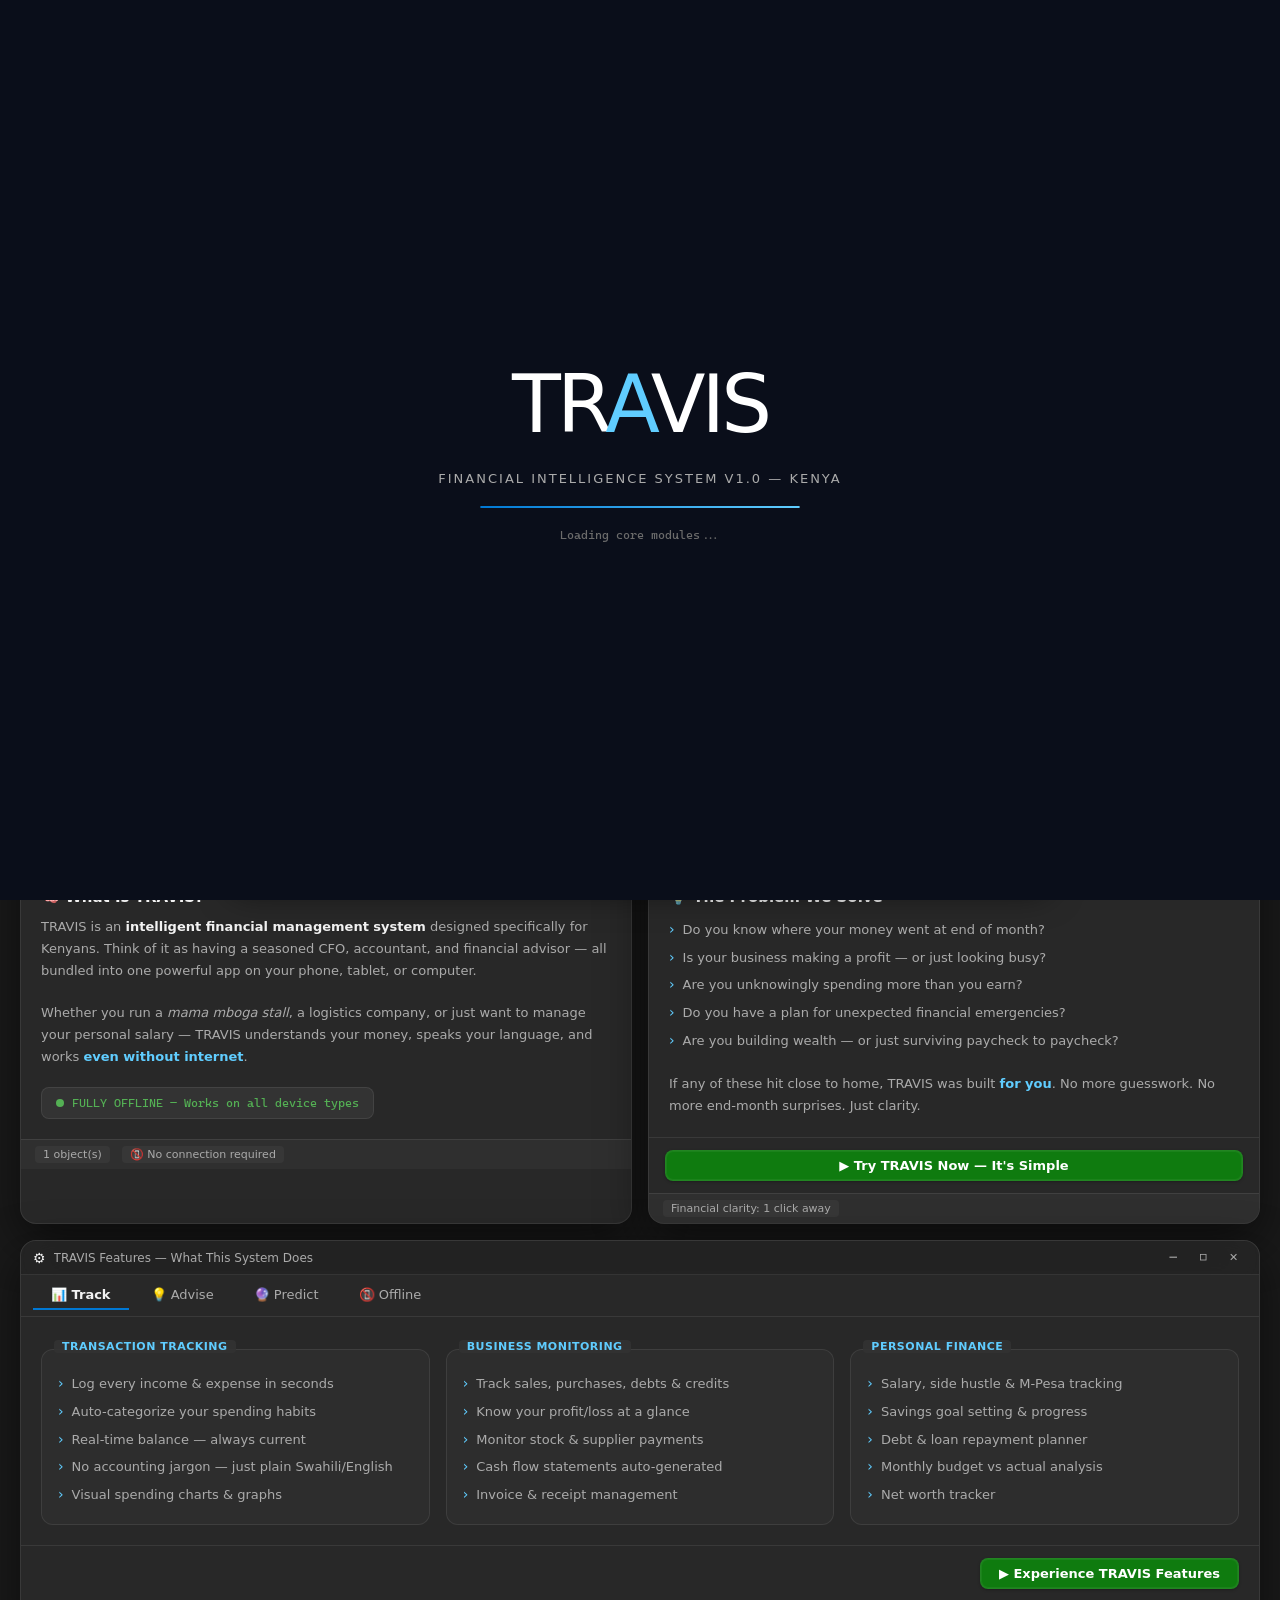
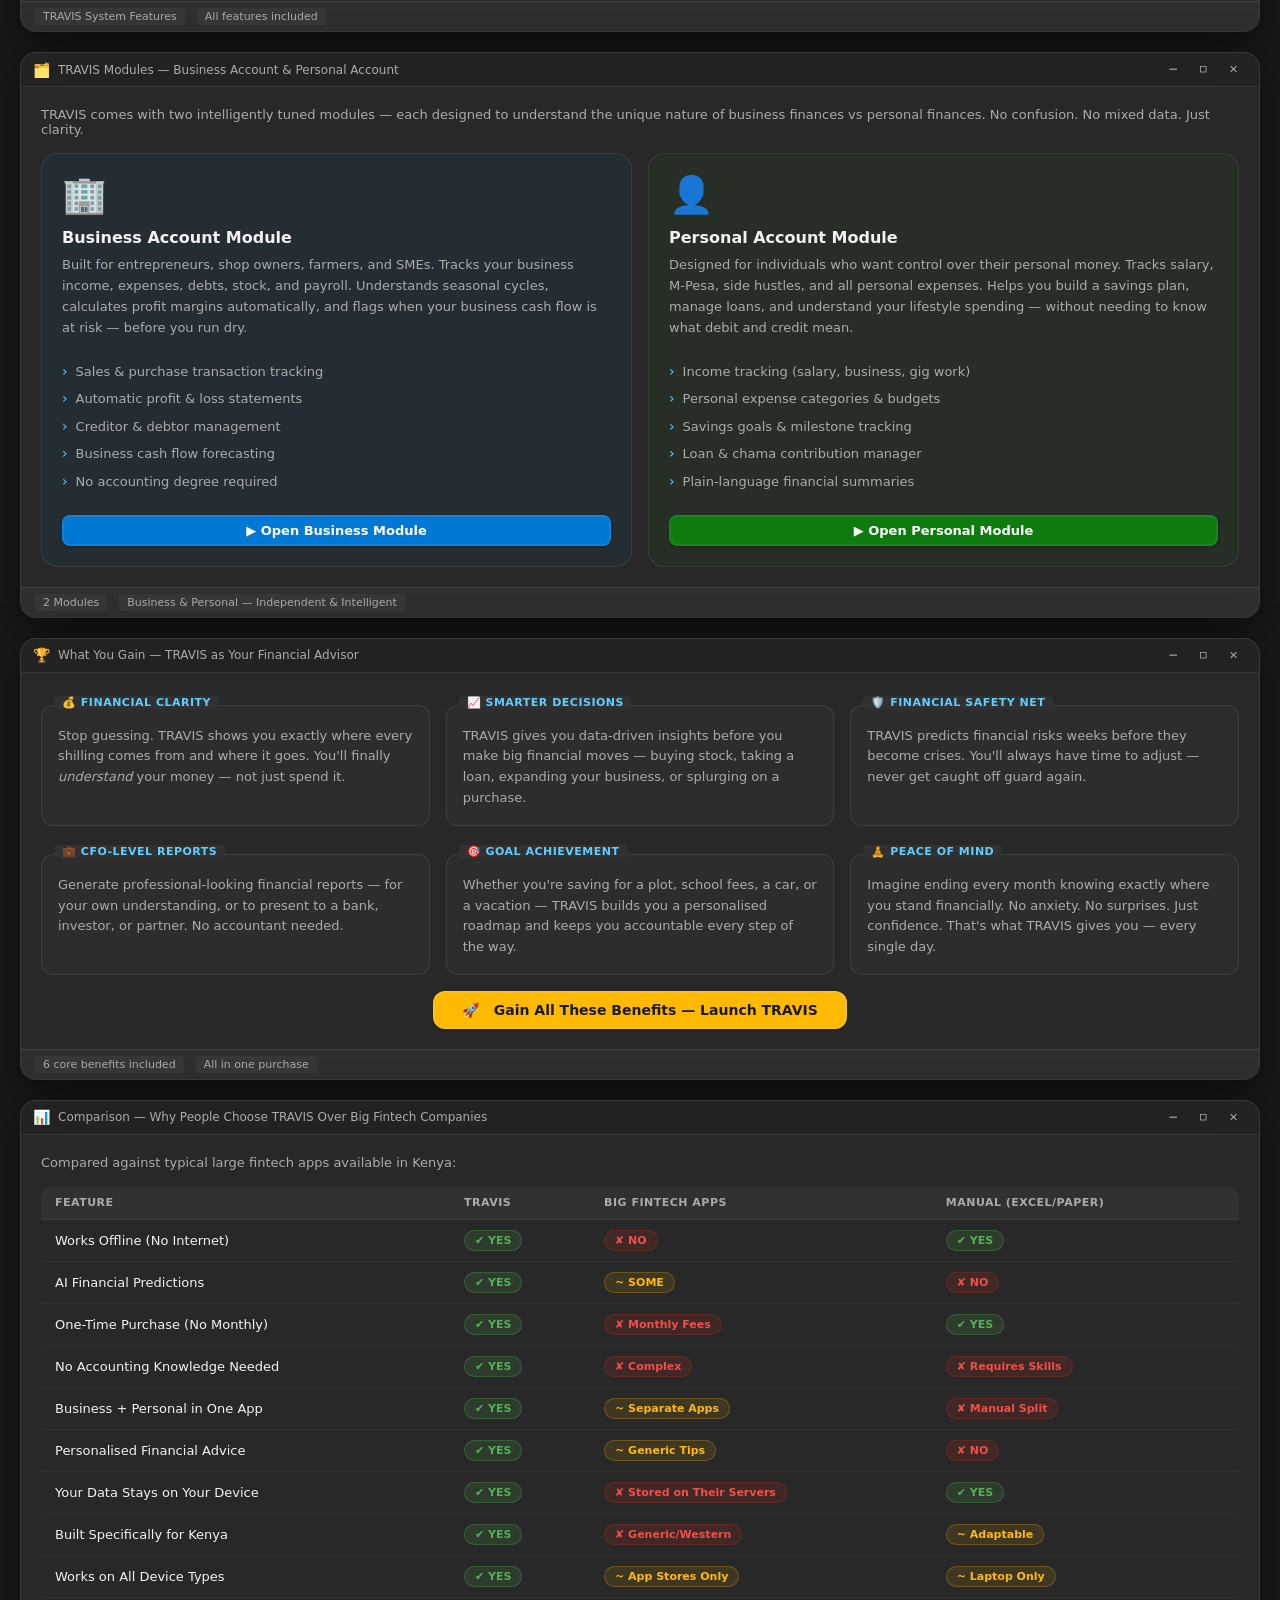
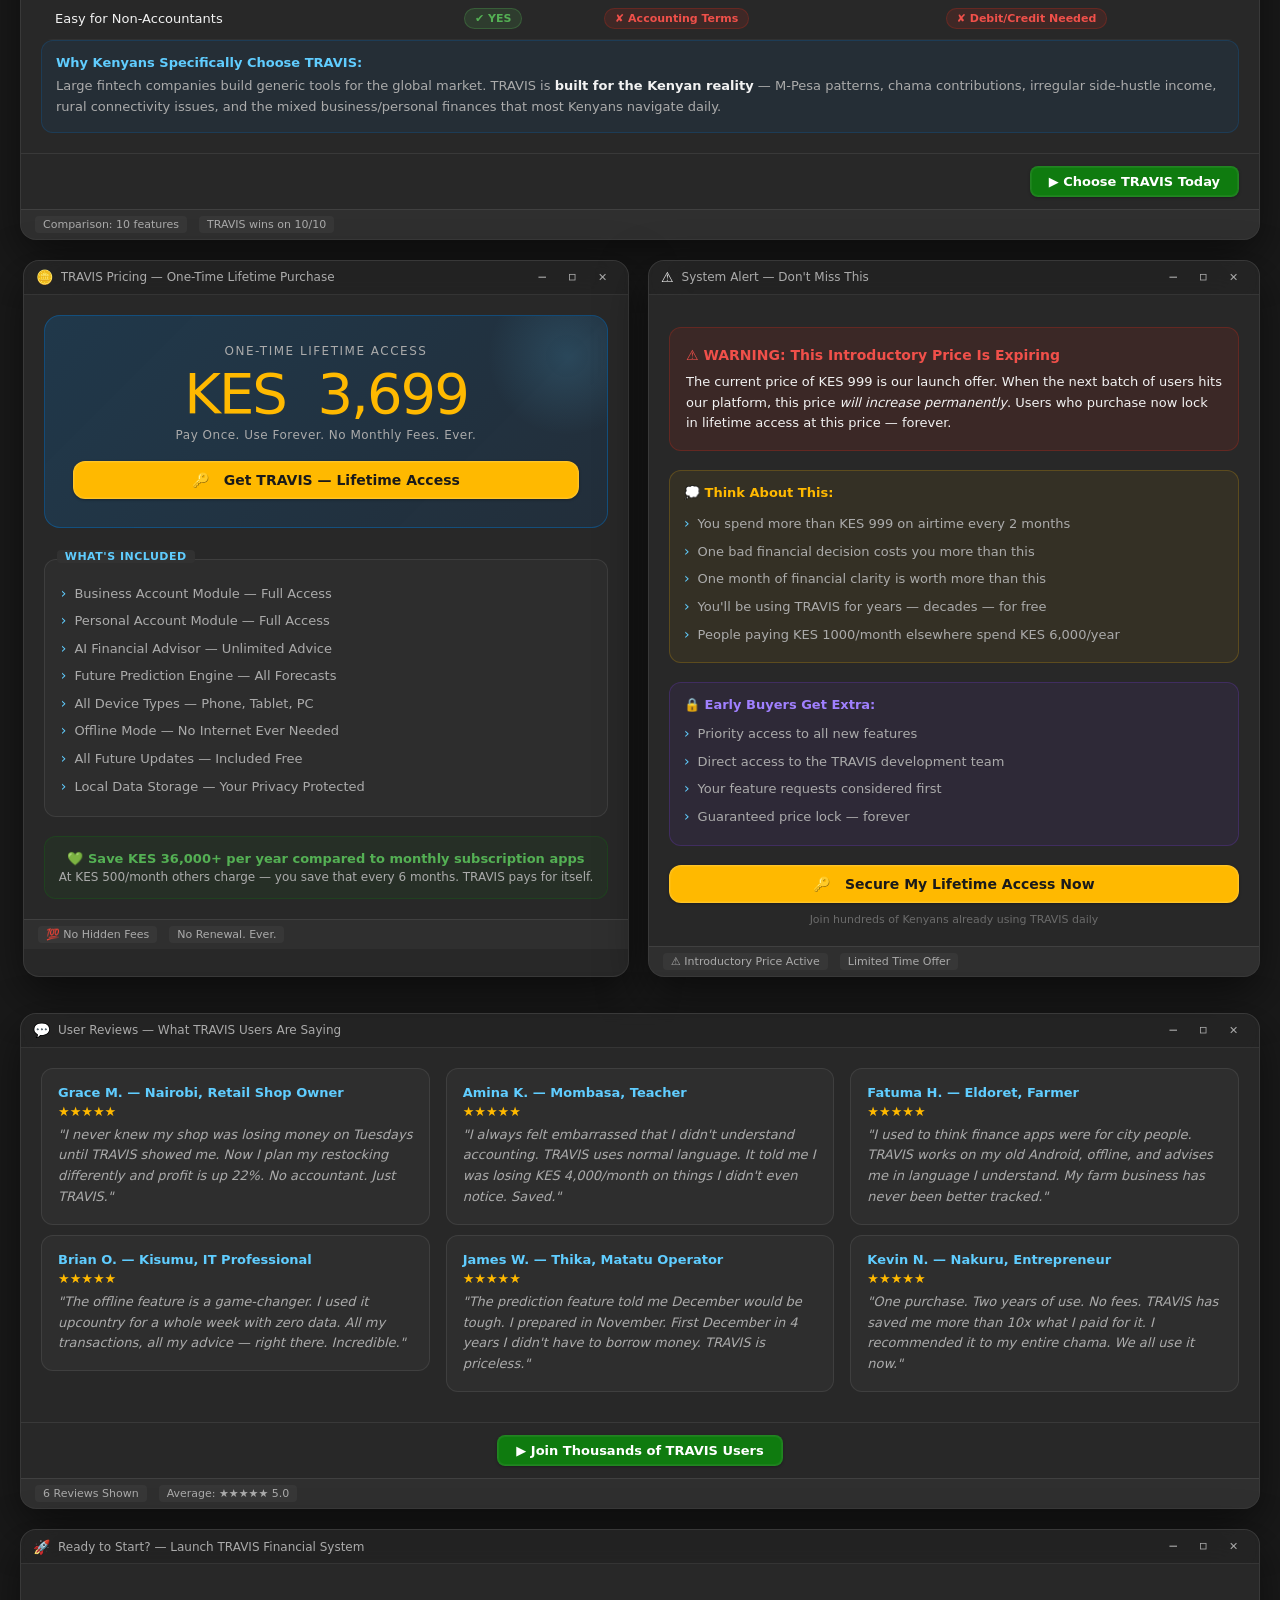
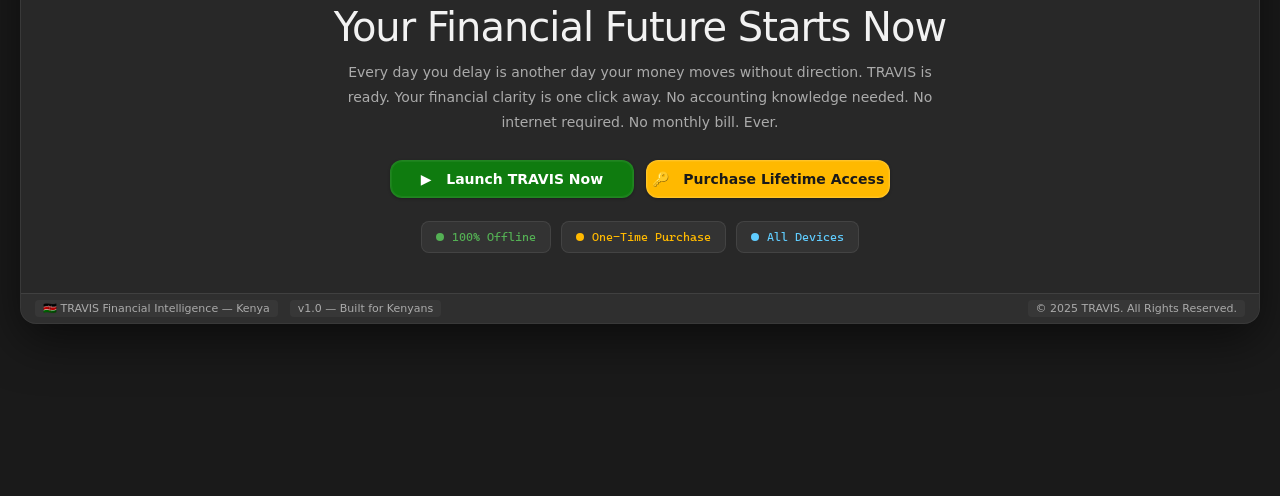
==== index.html @ 017eae66 "Update index.html" ====
<!DOCTYPE html>
<html lang="en">
<head>
<meta charset="UTF-8" />
<meta name="viewport" content="width=device-width, initial-scale=1.0" />
<title>TRAVIS — Your Financial Intelligence System</title>
<link rel="preconnect" href="https://fonts.googleapis.com">
<link href="https://fonts.googleapis.com/css2?family=Segoe+UI:wght@300;400;600;700&family=Cascadia+Code:wght@400;600&display=swap" rel="stylesheet">
<style>
/* ─── FLUENT 2 / WINDOWS 11 DESIGN TOKENS ─── */
:root {
  /* Surfaces */
  --bg-desktop:     #1A1A1A;
  --bg-app:         rgba(44, 44, 44, 0.85);
  --bg-card:        rgba(50, 50, 50, 0.9);
  --bg-layer:       rgba(60, 60, 60, 0.8);
  --bg-overlay:     rgba(30, 30, 30, 0.95);
  --bg-input:       rgba(255,255,255,0.06);
  --bg-hover:       rgba(255,255,255,0.07);
  --bg-active:      rgba(255,255,255,0.03);
  --bg-titlebar:    rgba(32,32,32,0.6);

  /* Accent */
  --accent:         #0078D4;
  --accent-hover:   #1985D8;
  --accent-light:   #60CDFF;
  --accent-muted:   rgba(0,120,212,0.2);
  --accent-green:   #0F7B0F;
  --accent-green-l: #54B054;
  --accent-green-m: rgba(15,123,15,0.25);
  --gold:           #FFB900;
  --gold-muted:     rgba(255,185,0,0.2);
  --red-alert:      #C42B1C;
  --red-muted:      rgba(196,43,28,0.2);

  /* Typography */
  --text-primary:   #F2F2F2;
  --text-secondary: #ABABAB;
  --text-disabled:  #6B6B6B;
  --text-accent:    #60CDFF;

  /* Borders */
  --border:         rgba(255,255,255,0.08);
  --border-accent:  rgba(0,120,212,0.4);
  --border-focus:   rgba(96,205,255,0.7);

  /* Shadows / Depth */
  --shadow-sm:  0 2px 8px rgba(0,0,0,0.3);
  --shadow-md:  0 8px 24px rgba(0,0,0,0.4);
  --shadow-lg:  0 16px 48px rgba(0,0,0,0.55);
  --shadow-xl:  0 24px 64px rgba(0,0,0,0.65);

  /* Radius */
  --r-sm:   4px;
  --r-md:   8px;
  --r-lg:   12px;
  --r-xl:   16px;
  --r-pill: 999px;

  /* Fonts */
  --font-main:    'Segoe UI', system-ui, -apple-system, sans-serif;
  --font-mono:    'Cascadia Code', 'Consolas', monospace;
  --font-display: 'Segoe UI', system-ui, sans-serif;

  /* Transitions */
  --t-fast:   0.12s ease;
  --t-med:    0.22s ease;
  --t-slow:   0.4s cubic-bezier(0.34,1.56,0.64,1);
}

/* ─── RESET ─── */
*, *::before, *::after { margin:0; padding:0; box-sizing:border-box; }
html { scroll-behavior: smooth; overflow-x: hidden; }
body {
  font-family: var(--font-main);
  background: var(--bg-desktop);
  min-height: 100vh;
  overflow-x: hidden;
  color: var(--text-primary);
  user-select: none;
  /* Prevent anything from bleeding outside viewport */
  width: 100%;
  max-width: 100vw;
}

/* ─── DESKTOP BACKGROUND ─── */
.desktop {
  min-height: 100vh;
  padding-bottom: 72px;
  position: relative;
  overflow: hidden;
}

.desktop::before {
  content: '';
  position: fixed;
  inset: 0;
  background:
    radial-gradient(ellipse 70% 50% at 15% 85%, rgba(15,123,15,0.18) 0%, transparent 55%),
    radial-gradient(ellipse 60% 70% at 85% 10%, rgba(0,120,212,0.2) 0%, transparent 55%),
    radial-gradient(ellipse 100% 60% at 50% 50%, rgba(10,20,40,0.6) 0%, transparent 80%);
  pointer-events: none;
  z-index: 0;
}

/* Subtle noise texture on desktop */
.desktop::after {
  content: '';
  position: fixed;
  inset: 0;
  background-image: url("data:image/svg+xml,%3Csvg viewBox='0 0 200 200' xmlns='http://www.w3.org/2000/svg'%3E%3Cfilter id='n'%3E%3CfeTurbulence type='fractalNoise' baseFrequency='0.75' numOctaves='4' stitchTiles='stitch'/%3E%3C/filter%3E%3Crect width='100%25' height='100%25' filter='url(%23n)' opacity='0.04'/%3E%3C/svg%3E");
  pointer-events: none;
  z-index: 0;
  opacity: 0.4;
}

/* ─── TASKBAR (Windows 11 — centered, floating pill) ─── */
.taskbar {
  position: fixed;
  bottom: 10px;
  left: 50%;
  transform: translateX(-50%);
  height: 48px;
  background: rgba(32,32,32,0.88);
  backdrop-filter: blur(24px) saturate(180%);
  -webkit-backdrop-filter: blur(24px) saturate(180%);
  border: 1px solid var(--border);
  border-radius: var(--r-xl);
  display: flex;
  align-items: center;
  gap: 4px;
  padding: 0 8px;
  z-index: 9999;
  box-shadow: 0 4px 32px rgba(0,0,0,0.5), 0 1px 0 rgba(255,255,255,0.06) inset;
  width: min(820px, calc(100vw - 32px));
  max-width: calc(100vw - 32px);
  justify-content: flex-start;
  overflow: hidden;
}

/* Start Button — Fluent pill */
.start-btn {
  height: 36px;
  padding: 0 14px;
  background: linear-gradient(135deg, var(--accent) 0%, #005FA3 100%);
  border: none;
  border-radius: var(--r-md);
  display: flex;
  align-items: center;
  gap: 8px;
  cursor: pointer;
  font-family: var(--font-main);
  font-weight: 600;
  font-size: 13px;
  color: white;
  transition: background var(--t-fast), box-shadow var(--t-fast);
  flex-shrink: 0;
}
.start-btn:hover {
  background: linear-gradient(135deg, var(--accent-hover) 0%, #0068B5 100%);
  box-shadow: 0 0 0 1px rgba(96,205,255,0.3);
}
.start-btn:active { opacity: 0.85; }

.start-orb {
  width: 18px; height: 18px;
  background: white;
  mask-image: url("data:image/svg+xml,%3Csvg xmlns='http://www.w3.org/2000/svg' viewBox='0 0 24 24'%3E%3Crect x='2' y='2' width='9' height='9' rx='1'/%3E%3Crect x='13' y='2' width='9' height='9' rx='1'/%3E%3Crect x='2' y='13' width='9' height='9' rx='1'/%3E%3Crect x='13' y='13' width='9' height='9' rx='1'/%3E%3C/svg%3E");
  -webkit-mask-image: url("data:image/svg+xml,%3Csvg xmlns='http://www.w3.org/2000/svg' viewBox='0 0 24 24'%3E%3Crect x='2' y='2' width='9' height='9' rx='1'/%3E%3Crect x='13' y='2' width='9' height='9' rx='1'/%3E%3Crect x='2' y='13' width='9' height='9' rx='1'/%3E%3Crect x='13' y='13' width='9' height='9' rx='1'/%3E%3C/svg%3E");
  mask-size: contain; -webkit-mask-size: contain;
  mask-repeat: no-repeat; -webkit-mask-repeat: no-repeat;
  flex-shrink: 0;
}

.taskbar-divider {
  width: 1px; height: 24px;
  background: var(--border);
  margin: 0 4px;
  flex-shrink: 0;
}

.taskbar-btn {
  height: 36px;
  padding: 0 12px;
  background: transparent;
  border: none;
  border-radius: var(--r-md);
  color: var(--text-primary);
  font-size: 12px;
  font-family: var(--font-main);
  cursor: pointer;
  white-space: nowrap;
  display: flex;
  align-items: center;
  gap: 6px;
  transition: background var(--t-fast);
  flex-shrink: 0;
  min-width: 0;
}
.taskbar-btn:hover { background: var(--bg-hover); }
.taskbar-btn:active { background: var(--bg-active); }
.taskbar-btn .btn-label { overflow: hidden; text-overflow: ellipsis; }

.taskbar-clock {
  margin-left: auto;
  padding: 4px 12px;
  color: var(--text-primary);
  font-size: 12px;
  text-align: right;
  flex-shrink: 0;
  line-height: 1.4;
}
#clock-time { font-weight: 600; }
#clock-date { color: var(--text-secondary); font-size: 11px; }

/* ─── DESKTOP ICONS ─── */
.desktop-icons {
  position: fixed;
  top: 20px;
  left: 20px;
  display: flex;
  flex-direction: column;
  gap: 16px;
  z-index: 100;
}

.desktop-icon {
  display: flex;
  flex-direction: column;
  align-items: center;
  gap: 5px;
  cursor: pointer;
  width: 72px;
  text-align: center;
  padding: 8px 4px;
  border-radius: var(--r-md);
  border: 1px solid transparent;
  transition: background var(--t-fast), border-color var(--t-fast);
}
.desktop-icon:hover {
  background: rgba(255,255,255,0.08);
  border-color: var(--border);
}
.desktop-icon:active { background: rgba(255,255,255,0.04); }

.desktop-icon .ico {
  width: 44px; height: 44px;
  display: flex;
  align-items: center;
  justify-content: center;
  font-size: 28px;
  filter: drop-shadow(0 2px 6px rgba(0,0,0,0.5));
}

.desktop-icon .ico-label {
  font-size: 11px;
  color: var(--text-primary);
  text-shadow: 0 1px 4px rgba(0,0,0,0.8);
  line-height: 1.3;
  word-break: break-word;
}

/* ─── WINDOWS (Fluent Mica-style) ─── */
.window {
  position: relative;
  border-radius: var(--r-xl);
  background: var(--bg-app);
  backdrop-filter: blur(20px) saturate(150%);
  -webkit-backdrop-filter: blur(20px) saturate(150%);
  border: 1px solid var(--border);
  box-shadow: var(--shadow-lg);
  overflow: hidden;
  margin: 0 auto;
  transition: box-shadow var(--t-med);
}
.window:hover {
  box-shadow: var(--shadow-xl);
  border-color: rgba(255,255,255,0.12);
}

.window-titlebar {
  height: 34px;
  background: var(--bg-titlebar);
  display: flex;
  align-items: center;
  padding: 0 12px 0 12px;
  gap: 8px;
  border-bottom: 1px solid var(--border);
  cursor: move;
  backdrop-filter: blur(30px);
}

.window-icon { font-size: 14px; }

.window-title {
  font-family: var(--font-main);
  font-weight: 400;
  font-size: 12px;
  color: var(--text-secondary);
  flex: 1;
  white-space: nowrap;
  overflow: hidden;
  text-overflow: ellipsis;
}

/* Win11 traffic lights — right side, clean circles */
.win-btns {
  display: flex;
  gap: 2px;
  flex-shrink: 0;
}

.win-btn {
  width: 28px; height: 28px;
  border-radius: var(--r-sm);
  border: none;
  cursor: pointer;
  display: flex;
  align-items: center;
  justify-content: center;
  font-size: 11px;
  font-family: var(--font-mono);
  color: var(--text-secondary);
  background: transparent;
  transition: background var(--t-fast), color var(--t-fast);
  flex-shrink: 0;
}
.win-btn:hover { background: var(--bg-hover); color: var(--text-primary); }
.win-btn.close:hover { background: var(--red-alert); color: white; }
.win-btn:active { background: var(--bg-active); }

/* Window body (content area) */
.window-body {
  background: transparent;
}

/* ─── MENUBAR → COMMAND BAR ─── */
.menubar {
  background: transparent;
  border-bottom: 1px solid var(--border);
  padding: 6px 12px;
  display: flex;
  gap: 4px;
  align-items: center;
}

.menu-item {
  padding: 4px 12px;
  font-size: 12px;
  font-family: var(--font-main);
  cursor: pointer;
  border-radius: var(--r-sm);
  color: var(--text-secondary);
  transition: background var(--t-fast), color var(--t-fast);
}
.menu-item:hover { background: var(--bg-hover); color: var(--text-primary); }

/* ─── BUTTONS (Fluent) ─── */
.xp-btn {
  display: inline-flex;
  align-items: center;
  justify-content: center;
  gap: 8px;
  padding: 7px 18px;
  font-family: var(--font-main);
  font-weight: 600;
  font-size: 13px;
  cursor: pointer;
  border-radius: var(--r-md);
  border: 1px solid rgba(255,255,255,0.1);
  background: var(--accent);
  color: white;
  text-shadow: none;
  box-shadow: 0 1px 3px rgba(0,0,0,0.3), 0 0 0 1px rgba(255,255,255,0.05) inset;
  transition: background var(--t-fast), box-shadow var(--t-fast), transform var(--t-fast);
  text-decoration: none;
}
.xp-btn:hover {
  background: var(--accent-hover);
  box-shadow: 0 2px 8px rgba(0,120,212,0.35), 0 0 0 1px rgba(255,255,255,0.08) inset;
  transform: translateY(-1px);
}
.xp-btn:active { transform: translateY(0); box-shadow: 0 1px 2px rgba(0,0,0,0.3); }

.xp-btn.green {
  background: var(--accent-green);
  border-color: rgba(255,255,255,0.08);
}
.xp-btn.green:hover {
  background: #148814;
  box-shadow: 0 2px 8px rgba(15,123,15,0.4);
}

.xp-btn.gold {
  background: var(--gold);
  color: #1A1A1A;
  border-color: rgba(255,255,255,0.15);
}
.xp-btn.gold:hover {
  background: #FFC320;
  box-shadow: 0 2px 8px rgba(255,185,0,0.4);
}

.xp-btn.large {
  padding: 10px 28px;
  font-size: 14px;
  border-radius: var(--r-lg);
}

/* ─── PANELS & GROUPBOXES → CARDS ─── */
.xp-panel {
  background: var(--bg-layer);
  border: 1px solid var(--border);
  padding: 16px;
  border-radius: var(--r-lg);
}

.xp-groupbox {
  border: 1px solid var(--border);
  border-radius: var(--r-lg);
  padding: 20px 16px 16px;
  position: relative;
  margin-top: 12px;
  background: rgba(255,255,255,0.025);
  transition: background var(--t-fast), border-color var(--t-fast);
}
.xp-groupbox:hover {
  background: rgba(255,255,255,0.04);
  border-color: rgba(255,255,255,0.12);
}

.xp-groupbox-title {
  position: absolute;
  top: -10px;
  left: 12px;
  background: var(--bg-card);
  padding: 0 8px;
  font-size: 11px;
  font-weight: 600;
  font-family: var(--font-main);
  color: var(--accent-light);
  letter-spacing: 0.5px;
  text-transform: uppercase;
  border-radius: var(--r-sm);
}

/* ─── STATUS BAR ─── */
.statusbar {
  background: rgba(255,255,255,0.03);
  border-top: 1px solid var(--border);
  padding: 6px 14px;
  display: flex;
  align-items: center;
  gap: 12px;
  font-size: 11px;
  font-family: var(--font-main);
  color: var(--text-disabled);
}

.status-section {
  padding: 2px 8px;
  border-radius: var(--r-sm);
  background: rgba(255,255,255,0.04);
  font-size: 11px;
  color: var(--text-secondary);
}

/* ─── SCROLLBAR (thin, modern) ─── */
::-webkit-scrollbar { width: 8px; }
::-webkit-scrollbar-track { background: transparent; }
::-webkit-scrollbar-thumb {
  background: rgba(255,255,255,0.15);
  border-radius: var(--r-pill);
  border: 2px solid transparent;
  background-clip: padding-box;
}
::-webkit-scrollbar-thumb:hover { background: rgba(255,255,255,0.25); background-clip: padding-box; }

/* ─── PROGRESS BAR ─── */
.xp-progress {
  background: rgba(255,255,255,0.08);
  border: none;
  border-radius: var(--r-pill);
  height: 4px;
  overflow: hidden;
}
.xp-progress-fill {
  height: 100%;
  background: linear-gradient(90deg, var(--accent), var(--accent-light));
  border-radius: var(--r-pill);
  transition: width 1s ease;
}

/* ─── TABLE ─── */
.xp-table {
  width: 100%;
  border-collapse: collapse;
  font-size: 13px;
  font-family: var(--font-main);
}
.xp-table th {
  background: rgba(255,255,255,0.04);
  border-bottom: 1px solid var(--border);
  padding: 10px 14px;
  text-align: left;
  font-weight: 600;
  color: var(--text-secondary);
  text-transform: uppercase;
  font-size: 11px;
  letter-spacing: 0.5px;
}
.xp-table td {
  border-bottom: 1px solid rgba(255,255,255,0.04);
  padding: 10px 14px;
  color: var(--text-primary);
}
.xp-table tr:hover td { background: var(--bg-hover); }

/* ─── TABS (Fluent pivot) ─── */
.xp-tabs {
  display: flex;
  gap: 0;
  position: relative;
  z-index: 2;
}

.xp-tab {
  padding: 6px 18px;
  font-size: 13px;
  font-family: var(--font-main);
  cursor: pointer;
  background: transparent;
  border: none;
  border-bottom: 2px solid transparent;
  color: var(--text-secondary);
  transition: color var(--t-fast), border-color var(--t-fast);
  margin-right: 4px;
  border-radius: 0;
}
.xp-tab:hover { color: var(--text-primary); }
.xp-tab.active {
  color: var(--text-primary);
  font-weight: 600;
  border-bottom-color: var(--accent);
}

.xp-tab-content { display: none; padding: 20px; }
.xp-tab-content.active { display: block; }

/* ─── COMPARISON BADGES ─── */
.comparison-badge {
  display: inline-flex;
  align-items: center;
  gap: 4px;
  padding: 3px 10px;
  border-radius: var(--r-pill);
  font-size: 11px;
  font-weight: 600;
}
.badge-yes { background: rgba(84,176,84,0.15); color: var(--accent-green-l); border: 1px solid rgba(84,176,84,0.3); }
.badge-no  { background: rgba(196,43,28,0.15); color: #F0504A; border: 1px solid rgba(196,43,28,0.3); }
.badge-na  { background: rgba(255,185,0,0.1);  color: var(--gold); border: 1px solid rgba(255,185,0,0.25); }

/* ─── PRICING HIGHLIGHT ─── */
.pricing-highlight {
  background: linear-gradient(135deg, rgba(0,120,212,0.2) 0%, rgba(0,80,160,0.15) 100%);
  border: 1px solid var(--border-accent);
  border-radius: var(--r-xl);
  padding: 28px;
  text-align: center;
  position: relative;
  overflow: hidden;
}
.pricing-highlight::before {
  content: '';
  position: absolute;
  top: -40px; right: -40px;
  width: 160px; height: 160px;
  background: radial-gradient(circle, rgba(96,205,255,0.15), transparent 70%);
  border-radius: 50%;
}

.price-amount {
  font-family: var(--font-display);
  font-weight: 300;
  font-size: 56px;
  color: var(--gold);
  line-height: 1;
  letter-spacing: -2px;
}

.price-label {
  font-size: 12px;
  color: var(--text-secondary);
  margin-top: 6px;
  letter-spacing: 0.5px;
}

/* ─── FOMO / ALERT BOX ─── */
.fomo-box {
  background: rgba(196,43,28,0.12);
  border: 1px solid rgba(196,43,28,0.3);
  border-radius: var(--r-lg);
  padding: 16px;
  color: var(--text-primary);
  font-size: 13px;
  line-height: 1.6;
  margin-top: 12px;
  animation: pulse-red 3s infinite;
}
@keyframes pulse-red {
  0%,100% { border-color: rgba(196,43,28,0.3); }
  50%      { border-color: rgba(196,43,28,0.6); box-shadow: 0 0 20px rgba(196,43,28,0.15); }
}
.fomo-box strong { font-size: 14px; display: block; margin-bottom: 6px; color: #F0504A; }

/* ─── MODULE CARDS ─── */
.module-card {
  padding: 20px;
  border-radius: var(--r-xl);
  border: 1px solid var(--border);
  transition: border-color var(--t-med), box-shadow var(--t-med);
}
.module-card:hover { border-color: rgba(255,255,255,0.15); box-shadow: var(--shadow-md); }
.module-card.business { background: rgba(0,120,212,0.07); }
.module-card.personal { background: rgba(15,123,15,0.07); }

.module-icon { font-size: 36px; margin-bottom: 12px; }
.module-card h4 {
  font-family: var(--font-main);
  font-size: 16px;
  font-weight: 600;
  color: var(--text-primary);
  margin-bottom: 8px;
}
.module-card p { font-size: 13px; color: var(--text-secondary); line-height: 1.6; }

/* ─── OFFLINE BADGE ─── */
.offline-badge {
  display: inline-flex;
  align-items: center;
  gap: 8px;
  background: rgba(255,255,255,0.05);
  border: 1px solid var(--border);
  border-radius: var(--r-md);
  padding: 8px 14px;
  color: var(--accent-green-l);
  font-family: var(--font-mono);
  font-size: 12px;
}

.offline-dot {
  width: 8px; height: 8px;
  background: var(--accent-green-l);
  border-radius: 50%;
  animation: pulse-green 2s infinite;
  flex-shrink: 0;
}
@keyframes pulse-green {
  0%,100% { box-shadow: 0 0 0 0 rgba(84,176,84,0.4); }
  50%      { box-shadow: 0 0 0 5px rgba(84,176,84,0); }
}

/* ─── STATS ROW ─── */
.stats-row {
  display: grid;
  grid-template-columns: repeat(4, 1fr);
  gap: 8px;
}

.stat-box {
  background: rgba(255,255,255,0.04);
  border: 1px solid var(--border);
  border-radius: var(--r-lg);
  padding: 16px;
  text-align: center;
  transition: background var(--t-fast);
}
.stat-box:hover { background: rgba(255,255,255,0.06); }

.stat-num {
  font-family: var(--font-display);
  font-weight: 300;
  font-size: 36px;
  color: var(--accent-light);
  line-height: 1;
  letter-spacing: -1px;
}

.stat-label {
  font-size: 11px;
  color: var(--text-disabled);
  margin-top: 4px;
  text-transform: uppercase;
  letter-spacing: 0.5px;
}

/* ─── TESTIMONIALS ─── */
.testimonial-card {
  background: rgba(255,255,255,0.03);
  border: 1px solid var(--border);
  border-radius: var(--r-lg);
  padding: 16px;
  margin-bottom: 10px;
  transition: border-color var(--t-fast), background var(--t-fast);
}
.testimonial-card:hover {
  background: rgba(255,255,255,0.05);
  border-color: rgba(255,255,255,0.12);
}
.testimonial-card .tname { font-weight: 600; font-size: 13px; color: var(--accent-light); margin-bottom: 4px; }
.testimonial-card .ttext { font-size: 13px; font-style: italic; color: var(--text-secondary); line-height: 1.6; }
.stars { color: var(--gold); font-size: 13px; margin-bottom: 6px; }

/* ─── BULLET LIST ─── */
.bullet-list { list-style: none; padding: 0; margin: 0; }
.bullet-list li {
  font-size: 13px;
  color: var(--text-secondary);
  padding: 4px 0;
  display: flex;
  gap: 8px;
  line-height: 1.5;
}
.bullet-list li::before {
  content: '›';
  color: var(--accent-light);
  font-size: 14px;
  font-weight: 300;
  flex-shrink: 0;
  line-height: 1.4;
}

/* ─── MAIN CONTAINER ─── */
.main-container {
  position: relative;
  z-index: 10;
  padding: 20px 20px 80px;
  max-width: 1200px;
  margin: 0 auto;
}

/* ─── HERO ─── */
.hero-window { width: 100%; max-width: 960px; margin: 0 auto 24px; }

.hero-content {
  padding: 32px;
  display: grid;
  grid-template-columns: 1fr 1fr;
  gap: 32px;
  align-items: center;
}

.hero-left h1 {
  font-family: var(--font-display);
  font-size: 72px;
  font-weight: 300;
  line-height: 1;
  color: var(--text-primary);
  letter-spacing: -3px;
}
.hero-left h1 span { color: var(--accent-light); }

.hero-left .subtitle {
  font-size: 13px;
  font-weight: 600;
  color: var(--accent-green-l);
  margin-top: 6px;
  letter-spacing: 1.5px;
  text-transform: uppercase;
}

.hero-left .tagline {
  margin-top: 16px;
  font-size: 14px;
  color: var(--text-secondary);
  line-height: 1.7;
  max-width: 380px;
}

.hero-badge {
  display: inline-flex;
  align-items: center;
  gap: 6px;
  background: rgba(255,255,255,0.06);
  border: 1px solid var(--border);
  color: var(--text-primary);
  padding: 6px 14px;
  border-radius: var(--r-pill);
  font-size: 12px;
  font-weight: 500;
  margin-top: 16px;
}

/* Hero Screen — terminal */
.hero-screen {
  background: #0D1117;
  border: 1px solid rgba(255,255,255,0.1);
  border-radius: var(--r-xl);
  overflow: hidden;
  box-shadow: var(--shadow-xl);
  position: relative;
  aspect-ratio: 4/3;
}

.hero-screen-inner {
  background: #0D1117;
  width: 100%; height: 100%;
  padding: 16px;
  font-family: var(--font-mono);
  font-size: 11px;
  overflow: hidden;
}

/* Terminal header bar */
.hero-screen::before {
  content: '●   ●   ●';
  position: absolute;
  top: 0; left: 0; right: 0;
  height: 28px;
  background: rgba(255,255,255,0.04);
  border-bottom: 1px solid rgba(255,255,255,0.06);
  display: flex;
  align-items: center;
  padding-left: 12px;
  font-size: 16px;
  color: rgba(255,255,255,0.2);
  letter-spacing: 4px;
  line-height: 28px;
  z-index: 2;
}
.hero-screen-inner { padding-top: 36px; }

.terminal-line { line-height: 1.7; opacity: 0; animation: termType 0.3s forwards; }
.terminal-line:nth-child(1)  { animation-delay: 0.2s; }
.terminal-line:nth-child(2)  { animation-delay: 0.6s; }
.terminal-line:nth-child(3)  { animation-delay: 1.0s; }
.terminal-line:nth-child(4)  { animation-delay: 1.4s; }
.terminal-line:nth-child(5)  { animation-delay: 1.8s; }
.terminal-line:nth-child(6)  { animation-delay: 2.2s; }
.terminal-line:nth-child(7)  { animation-delay: 2.6s; }
.terminal-line:nth-child(8)  { animation-delay: 3.0s; }
.terminal-line:nth-child(9)  { animation-delay: 3.4s; }
.terminal-line:nth-child(10) { animation-delay: 3.8s; }
.terminal-line:nth-child(11) { animation-delay: 4.2s; }
.terminal-line:nth-child(12) { animation-delay: 4.6s; }

.terminal-line.yellow { color: #E5C07B; }
.terminal-line.cyan   { color: #56B6C2; }
.terminal-line.white  { color: #ABB2BF; }
.terminal-line.green  { color: #98C379; }
.terminal-line.pink   { color: #E06C75; }

@keyframes termType {
  from { opacity: 0; transform: translateX(-4px); }
  to   { opacity: 1; transform: translateX(0); }
}

.cursor-blink {
  display: inline-block;
  width: 7px; height: 12px;
  background: #98C379;
  animation: blink 1s infinite;
  vertical-align: middle;
  border-radius: 1px;
}
@keyframes blink { 0%,49% { opacity: 1; } 50%,100% { opacity: 0; } }

.screen-scanline { display: none; } /* Not needed in dark modern UI */

/* ─── WINDOW GRIDS ─── */
.windows-grid { display: grid; grid-template-columns: repeat(2, 1fr); gap: 16px; margin-bottom: 16px; }
.windows-grid-3 { grid-template-columns: repeat(3, 1fr); }
.info-window { width: 100%; }
.info-window-body { padding: 20px; }
.info-window-body h3 {
  font-size: 15px;
  font-weight: 600;
  color: var(--text-primary);
  margin-bottom: 10px;
  display: flex;
  align-items: center;
  gap: 8px;
}
.info-window-body p { font-size: 13px; line-height: 1.7; color: var(--text-secondary); }

/* ─── TICKER ─── */
.ticker-wrap {
  background: rgba(0,0,0,0.4);
  border-top: 1px solid rgba(84,176,84,0.2);
  border-bottom: 1px solid rgba(84,176,84,0.2);
  overflow: hidden;
  height: 28px;
  margin: 0;
  backdrop-filter: blur(10px);
}
.ticker {
  display: flex;
  animation: ticker 35s linear infinite;
  white-space: nowrap;
}
.ticker span {
  font-family: var(--font-mono);
  font-size: 11px;
  color: var(--accent-green-l);
  padding: 6px 40px 6px 0;
  opacity: 0.85;
}
@keyframes ticker { 0% { transform: translateX(0); } 100% { transform: translateX(-50%); } }

/* ─── LOADING SCREEN ─── */
#loading-screen {
  position: fixed;
  inset: 0;
  background: #0A0E1A;
  z-index: 99999;
  display: flex;
  flex-direction: column;
  align-items: center;
  justify-content: center;
  gap: 20px;
  transition: opacity 0.8s;
}
#loading-screen.fade-out { opacity: 0; pointer-events: none; }

.loading-logo {
  font-family: var(--font-display);
  font-weight: 300;
  font-size: 80px;
  color: white;
  letter-spacing: -4px;
}
.loading-logo span { color: var(--accent-light); }

.loading-sub {
  font-family: var(--font-main);
  color: var(--text-secondary);
  font-size: 13px;
  letter-spacing: 2px;
  text-transform: uppercase;
}

.loading-bar-wrap {
  width: 320px;
  background: rgba(255,255,255,0.06);
  border: none;
  height: 2px;
  border-radius: var(--r-pill);
  overflow: hidden;
}
.loading-bar-fill {
  height: 100%;
  background: linear-gradient(90deg, var(--accent), var(--accent-light));
  width: 0%;
  animation: loadFill 2.5s ease forwards;
  border-radius: var(--r-pill);
}
@keyframes loadFill {
  0% { width: 0%; } 40% { width: 60%; } 70% { width: 80%; } 90% { width: 95%; } 100% { width: 100%; }
}

.loading-dots { color: var(--text-disabled); font-family: var(--font-mono); font-size: 12px; }

/* ─── SECTION GAPS ─── */
.section-gap { height: 20px; }

/* ─── FOOTER ─── */
.footer-content { padding: 16px; text-align: center; }
.footer-content p { font-size: 11px; color: var(--text-disabled); }

/* ─── NOTIFICATION (Win11 style — top right) ─── */
.xp-notification {
  position: fixed;
  bottom: 72px;
  right: 12px;
  width: 320px;
  background: rgba(40,40,40,0.95);
  backdrop-filter: blur(20px);
  border: 1px solid var(--border);
  box-shadow: var(--shadow-xl);
  z-index: 9000;
  border-radius: var(--r-xl);
  overflow: hidden;
  transform: translateX(120%);
  transition: transform var(--t-slow);
}
.xp-notification.show { transform: translateX(0); }

.notif-titlebar {
  background: transparent;
  padding: 10px 14px 8px;
  display: flex;
  align-items: center;
  gap: 8px;
  border-bottom: 1px solid var(--border);
}
.notif-title { font-size: 13px; font-weight: 600; color: var(--text-primary); flex: 1; }
.notif-close {
  width: 24px; height: 24px;
  background: transparent;
  border: none;
  color: var(--text-secondary);
  font-size: 14px;
  display: flex; align-items: center; justify-content: center;
  cursor: pointer;
  border-radius: var(--r-sm);
  transition: background var(--t-fast), color var(--t-fast);
}
.notif-close:hover { background: var(--red-alert); color: white; }
.notif-body {
  padding: 12px 14px;
  font-size: 12px;
  color: var(--text-secondary);
  line-height: 1.6;
  display: flex;
  gap: 10px;
}
.notif-icon { font-size: 28px; flex-shrink: 0; }

/* ─── ALERT BLINK ─── */
.alert-blink { animation: alertBlink 2s infinite; }
@keyframes alertBlink { 0%,100% { opacity: 1; } 50% { opacity: 0.5; } }

/* Prevent flex children from overflowing on narrow screens */
.window-titlebar > *, .taskbar > *, .statusbar > * { min-width: 0; }
.window-title { overflow: hidden; text-overflow: ellipsis; white-space: nowrap; min-width: 0; flex: 1; }

/* All inline button groups: wrap by default */
[style*="display:flex"] { flex-wrap: wrap; }
/* Taskbar, titlebar, win-btns, tabs must NOT wrap */
.taskbar, .window-titlebar, .win-btns, .xp-tabs { flex-wrap: nowrap !important; }

/* ═══════════════════════════════════════════════
   RESPONSIVE — Comprehensive breakpoint system
   ═══════════════════════════════════════════════ */

/* ── Global fluid base — prevent ANY horizontal overflow ── */
html, body { overflow-x: hidden; max-width: 100vw; }
img, video, iframe { max-width: 100%; height: auto; }

/* Every container must clip at viewport width */
.window, .window-body, .hero-content,
.windows-grid, .windows-grid-3,
.main-container, .hero-window,
.module-card, .xp-groupbox,
.testimonial-card, .pricing-highlight,
.xp-table, .stats-row { max-width: 100%; box-sizing: border-box; }

/* Buttons: never overflow their container */
.xp-btn { white-space: nowrap; max-width: 100%; overflow: hidden; text-overflow: ellipsis; }

/* Button groups: wrap cleanly on small screens */
.btn-group-row {
  display: flex;
  gap: 10px;
  flex-wrap: wrap;
}
.btn-group-row .xp-btn { flex: 1 1 auto; min-width: 0; justify-content: center; }

/* Comparison table: horizontal scroll wrapper on small screens */
.table-scroll-wrap {
  width: 100%;
  overflow-x: auto;
  -webkit-overflow-scrolling: touch;
  border-radius: var(--r-lg);
}
.table-scroll-wrap .xp-table { min-width: 520px; }

/* Menubar: scrollable on small screens */
.menubar { overflow-x: auto; flex-wrap: nowrap; scrollbar-width: none; }
.menubar::-webkit-scrollbar { display: none; }

/* Offline badge row: wraps + scrolls on tiny screens */
.badge-row {
  display: flex;
  gap: 10px;
  flex-wrap: wrap;
  justify-content: center;
}

/* ── ≤1024px — tablet landscape / small laptop ── */
@media (max-width: 1024px) {
  .main-container { padding: 16px 14px 84px; }
  .hero-left h1 { font-size: 58px; }
  .windows-grid-3 { grid-template-columns: repeat(2, 1fr); }
  .stats-row { grid-template-columns: repeat(4, 1fr); }
  .hero-window { max-width: 100%; }
}

/* ── ≤900px — tablet portrait ── */
@media (max-width: 900px) {
  .desktop-icons { display: none; }
  .main-container { padding: 14px 12px 84px; }

  /* Taskbar: edge-to-edge pill, scrollable buttons */
  .taskbar {
    left: 10px; right: 10px;
    transform: none;
    width: calc(100vw - 20px);
    max-width: calc(100vw - 20px);
    min-width: 0;
    border-radius: var(--r-lg);
    padding: 0 6px;
    overflow-x: auto;
    overflow-y: hidden;
    scrollbar-width: none;
    gap: 2px;
  }
  .taskbar::-webkit-scrollbar { display: none; }
  .taskbar-clock { margin-left: auto; flex-shrink: 0; }

  /* Grids */
  .windows-grid { grid-template-columns: 1fr; gap: 12px; }
  .windows-grid-3 { grid-template-columns: repeat(2, 1fr); gap: 10px; }

  /* Hero */
  .hero-content { grid-template-columns: 1fr; gap: 20px; padding: 24px; }
  .hero-left h1 { font-size: 54px; }
  .hero-left .tagline { max-width: 100%; }
  .hero-screen { max-height: 300px; }

  /* Stats */
  .stats-row { grid-template-columns: repeat(2, 1fr); }

  /* Notification */
  .xp-notification { width: calc(100vw - 24px); right: 12px; }
  .loading-bar-wrap { width: calc(100vw - 80px); max-width: 320px; }
}

/* ── ≤640px — large phones / phablets ── */
@media (max-width: 640px) {
  .main-container { padding: 10px 8px 80px; }

  /* Taskbar: compact, scrollable, all buttons accessible */
  .taskbar {
    height: 46px;
    bottom: 8px;
    left: 6px; right: 6px;
    width: calc(100vw - 12px);
    max-width: calc(100vw - 12px);
    min-width: 0;
    padding: 0 6px;
    overflow-x: auto;
    overflow-y: hidden;
    scrollbar-width: none;
    gap: 2px;
    justify-content: flex-start;
  }
  .taskbar::-webkit-scrollbar { display: none; }
  .start-btn { padding: 0 10px; gap: 6px; font-size: 12px; flex-shrink: 0; }
  .taskbar-divider { display: none; }
  .taskbar-btn {
    padding: 0 9px;
    font-size: 11px;
    gap: 4px;
    flex-shrink: 0;
    height: 32px;
  }
  .taskbar-clock { flex-shrink: 0; padding: 2px 8px; }
  #clock-date { display: none; }
  #clock-time { font-size: 11px; }

  /* Windows */
  .window { border-radius: var(--r-lg); }
  .window-titlebar { padding: 0 8px; }
  .window-title { font-size: 11px; }

  /* Title bar buttons — don't crowd */
  .win-btn { width: 24px; height: 24px; font-size: 10px; }

  /* Hero */
  .hero-content { padding: 16px; gap: 16px; }
  .hero-left h1 { font-size: 46px; letter-spacing: -2px; }
  .hero-screen { max-height: 240px; }
  .hero-screen-inner { font-size: 10px; padding-top: 32px; }

  /* Stats */
  .stats-row { grid-template-columns: repeat(2, 1fr); gap: 6px; }
  .stat-num { font-size: 28px; }

  /* Grids to single column */
  .windows-grid-3 { grid-template-columns: 1fr; }

  /* Tabs: scrollable row, no wrap */
  .xp-tabs {
    overflow-x: auto;
    flex-wrap: nowrap;
    gap: 0;
    scrollbar-width: none;
    -webkit-overflow-scrolling: touch;
  }
  .xp-tabs::-webkit-scrollbar { display: none; }
  .xp-tab { padding: 5px 12px; font-size: 12px; flex-shrink: 0; white-space: nowrap; }
  .xp-tab-content { padding: 14px; }

  /* Buttons: large ones become full-width */
  .xp-btn.large { padding: 10px 20px; font-size: 13px; width: 100%; }

  /* Hero button row */
  .hero-left > div[style*="display:flex"] {
    flex-direction: column;
  }

  /* Pricing */
  .price-amount { font-size: 44px; }
  .pricing-highlight { padding: 20px 16px; }

  /* Module cards */
  .module-card { padding: 16px; }

  /* Groupboxes */
  .xp-groupbox { padding: 18px 12px 12px; }

  /* Inline button containers: stack vertically */
  div[style*="display:flex"][style*="gap:12px"],
  div[style*="display:flex"][style*="gap:10px"] {
    flex-wrap: wrap;
  }

  /* Notification */
  .xp-notification { width: calc(100vw - 16px); right: 8px; bottom: 62px; }
  .section-gap { height: 14px; }

  /* Status bar: scrollable */
  .statusbar { overflow-x: auto; flex-wrap: nowrap; scrollbar-width: none; }
  .statusbar::-webkit-scrollbar { display: none; }
}

/* ── ≤480px — standard phones ── */
@media (max-width: 480px) {
  .main-container { padding: 8px 6px 76px; }

  .hero-left h1 { font-size: 38px; letter-spacing: -1px; }
  .hero-left .subtitle { font-size: 11px; letter-spacing: 1px; }
  .hero-left .tagline { font-size: 12px; }
  .hero-badge { font-size: 11px; padding: 5px 10px; width: 100%; justify-content: center; }
  .hero-screen { max-height: 200px; }
  .terminal-line { line-height: 1.5; font-size: 9px; }

  .window-title { font-size: 10px; }
  .menu-item { font-size: 11px; padding: 3px 8px; flex-shrink: 0; }

  /* Stats: 2-column tight */
  .stats-row { gap: 5px; }
  .stat-box { padding: 10px 6px; }
  .stat-num { font-size: 24px; }
  .stat-label { font-size: 9px; }

  /* Pricing */
  .price-amount { font-size: 34px; letter-spacing: -1px; }
  .price-label { font-size: 11px; }
  .pricing-highlight { padding: 16px 12px; }

  /* All buttons */
  .xp-btn { font-size: 12px; padding: 7px 14px; }
  .xp-btn.large { padding: 10px 16px; font-size: 12px; width: 100%; }

  /* Module card buttons */
  .module-card .xp-btn { width: 100%; justify-content: center; }

  .testimonial-card { padding: 12px; }
  .testimonial-card .ttext { font-size: 12px; }
  .bullet-list li { font-size: 12px; }
  .xp-groupbox-title { font-size: 10px; }

  /* CTA section button row: stack */
  div[style*="justify-content:center"][style*="flex-wrap:wrap"] { flex-direction: column; align-items: stretch; }

  /* Offline badge row on CTA: stack */
  div[style*="inline-flex"][style*="gap:12px"] { gap: 8px; }

  /* Notification */
  .xp-notification { width: calc(100vw - 12px); right: 6px; }
  .section-gap { height: 12px; }

  /* Loading */
  .loading-logo { font-size: 52px; }
  .loading-sub { font-size: 10px; letter-spacing: 1px; }
  .loading-bar-wrap { width: calc(100vw - 60px); }

  /* Comparison table: always scrollable */
  .xp-table th, .xp-table td { padding: 8px 10px; font-size: 11px; }
}

/* ── ≤360px — tiny phones ── */
@media (max-width: 360px) {
  .main-container { padding: 6px 4px 72px; }
  .hero-content { padding: 12px; }
  .hero-left h1 { font-size: 32px; }
  .price-amount { font-size: 28px; }
  .stat-num { font-size: 20px; }
  .xp-tab { padding: 4px 8px; font-size: 10px; }
  .pricing-highlight { padding: 12px 8px; }
  .stats-row { gap: 4px; }
  .taskbar { left: 4px; right: 4px; width: calc(100vw - 8px); max-width: calc(100vw - 8px); }
  .loading-logo { font-size: 40px; }
  .loading-bar-wrap { width: calc(100vw - 40px); }
  .xp-btn { font-size: 11px; padding: 6px 10px; }
  .win-btn { width: 20px; height: 20px; }
  .window-title { max-width: 120px; }
}

/* ── Reduced motion ── */
@media (prefers-reduced-motion: reduce) {
  *, *::before, *::after { animation-duration: 0.01ms !important; transition-duration: 0.01ms !important; }
  .ticker { animation: none; }
  .offline-dot { animation: none; }
  .cursor-blink { animation: none; opacity: 1; }
  .fomo-box { animation: none; }
  .alert-blink { animation: none; }
}

/* ─── SPECIAL INFO BOXES (reused inline with new colors) ─── */
.info-highlight-blue {
  background: rgba(0,120,212,0.08);
  border: 1px solid rgba(0,120,212,0.2);
  border-radius: var(--r-lg);
  padding: 14px;
}
.info-highlight-green {
  background: rgba(15,123,15,0.08);
  border: 1px solid rgba(15,123,15,0.25);
  border-radius: var(--r-lg);
  padding: 14px;
}
.info-highlight-gold {
  background: rgba(255,185,0,0.06);
  border: 1px solid rgba(255,185,0,0.2);
  border-radius: var(--r-lg);
  padding: 14px;
}
.info-highlight-purple {
  background: rgba(120,60,220,0.08);
  border: 1px solid rgba(120,60,220,0.25);
  border-radius: var(--r-lg);
  padding: 14px;
}
</style>
</head>
<body>

<!-- ─── LOADING SCREEN ─── -->
<div id="loading-screen">
  <div class="loading-logo">TR<span>A</span>VIS</div>
  <div class="loading-sub">Financial Intelligence System v1.0 — Kenya</div>
  <div class="loading-bar-wrap">
    <div class="loading-bar-fill"></div>
  </div>
  <div class="loading-dots" id="loading-dots">Loading core modules...</div>
</div>

<!-- ─── DESKTOP ─── -->
<div class="desktop" id="desktop">

  <!-- Desktop Icons -->
  <div class="desktop-icons">
    <div class="desktop-icon" onclick="window.location='travis_core.html'">
      <div class="ico">💹</div>
      <div class="ico-label">TRAVIS Core</div>
    </div>
    <div class="desktop-icon" onclick="scrollToSection('modules')">
      <div class="ico">🏢</div>
      <div class="ico-label">My Account</div>
    </div>
    <div class="desktop-icon" onclick="scrollToSection('pricing')">
      <div class="ico">🪙</div>
      <div class="ico-label">Pricing</div>
    </div>
    <div class="desktop-icon" onclick="scrollToSection('why-us')">
      <div class="ico">📊</div>
      <div class="ico-label">Why TRAVIS</div>
    </div>
  </div>

  <!-- ─── MAIN CONTENT ─── -->
  <div class="main-container">

    <!-- Ticker -->
    <div class="ticker-wrap">
      <div class="ticker">
        <span>🟢 KES SAVINGS PROTECTED &nbsp;|&nbsp;</span>
        <span>📈 BUSINESS CASHFLOW TRACKED &nbsp;|&nbsp;</span>
        <span>🤖 AI-POWERED PREDICTIONS &nbsp;|&nbsp;</span>
        <span>📵 100% OFFLINE — NO INTERNET NEEDED &nbsp;|&nbsp;</span>
        <span>🇰🇪 BUILT FOR KENYA &nbsp;|&nbsp;</span>
        <span>🔒 YOUR DATA STAYS ON YOUR DEVICE &nbsp;|&nbsp;</span>
        <span>⚡ ONE-TIME PURCHASE — NO MONTHLY FEES &nbsp;|&nbsp;</span>
        <span>💼 BUSINESS + PERSONAL IN ONE APP &nbsp;|&nbsp;</span>
        <span>🟢 KES SAVINGS PROTECTED &nbsp;|&nbsp;</span>
        <span>📈 BUSINESS CASHFLOW TRACKED &nbsp;|&nbsp;</span>
        <span>🤖 AI-POWERED PREDICTIONS &nbsp;|&nbsp;</span>
        <span>📵 100% OFFLINE — NO INTERNET NEEDED &nbsp;|&nbsp;</span>
        <span>🇰🇪 BUILT FOR KENYA &nbsp;|&nbsp;</span>
        <span>🔒 YOUR DATA STAYS ON YOUR DEVICE &nbsp;|&nbsp;</span>
        <span>⚡ ONE-TIME PURCHASE — NO MONTHLY FEES &nbsp;|&nbsp;</span>
        <span>💼 BUSINESS + PERSONAL IN ONE APP &nbsp;|&nbsp;</span>
      </div>
    </div>

    <div class="section-gap"></div>

    <!-- ─── HERO WINDOW ─── -->
    <div class="window hero-window active" id="hero-win">
      <div class="window-titlebar">
        <span class="window-icon">💹</span>
        <span class="window-title">TRAVIS Financial Intelligence System — Welcome</span>
        <div class="win-btns">
          <div class="win-btn min" title="Minimize">─</div>
          <div class="win-btn max" title="Maximize">⬜</div>
          <div class="win-btn close" onclick="window.location='travis_core.html'" title="Launch TRAVIS">✕</div>
        </div>
      </div>
      <div class="menubar">
        <span class="menu-item">File</span>
        <span class="menu-item">View</span>
        <span class="menu-item" onclick="scrollToSection('modules')">Modules</span>
        <span class="menu-item" onclick="scrollToSection('pricing')">Purchase</span>
        <span class="menu-item" onclick="window.location='travis_core.html'">Launch TRAVIS</span>
        <span class="menu-item">Help</span>
      </div>
      <div class="window-body">
        <div class="hero-content">
          <div class="hero-left">
            <h1>TR<span>A</span>VIS</h1>
            <div class="subtitle">Your Financial Intelligence System</div>
            <p class="tagline">
              The smart financial companion built for Kenyans — tracking every shilling, predicting your financial future, and advising you like a personal CFO. For your business. For your pocket. For your life.
            </p>
            <div class="hero-badge">
              🇰🇪 &nbsp; Made for Kenya. Trusted Across East Africa.
            </div>
            <br/>
            <div style="display:flex;gap:10px;flex-wrap:wrap;margin-top:8px;max-width:100%">
              <button class="xp-btn green large" style="flex:1 1 160px;min-width:0;" onclick="window.location='travis_core.html'">
                ▶ Launch TRAVIS
              </button>
              <button class="xp-btn large" style="flex:1 1 140px;min-width:0;background:rgba(255,255,255,0.07);border-color:rgba(255,255,255,0.12);color:var(--text-primary)" onclick="scrollToSection('about')">
                📖 Learn More
              </button>
            </div>
          </div>
          <div class="hero-right">
            <div class="hero-screen">
              <div class="hero-screen-inner">
                <div class="terminal-line yellow">TRAVIS Financial Core v1.0</div>
                <div class="terminal-line yellow">Initializing Kenya Financial Module...</div>
                <div class="terminal-line cyan">▶ Loading Business Account Tracker...</div>
                <div class="terminal-line cyan">▶ Loading Personal Finance Module...</div>
                <div class="terminal-line green">✓ AI Prediction Engine: READY</div>
                <div class="terminal-line green">✓ Offline Mode: ENABLED</div>
                <div class="terminal-line green">✓ Data Encryption: ACTIVE</div>
                <div class="terminal-line white">Scanning financial patterns...</div>
                <div class="terminal-line pink">⚠ 3 Savings Opportunities Detected</div>
                <div class="terminal-line pink">⚠ Predicted Cash Gap: Q2 Week 3</div>
                <div class="terminal-line yellow">💡 TRAVIS Recommendation Ready</div>
                <div class="terminal-line green">Ready. <span class="cursor-blink"></span></div>
              </div>
              <div class="screen-scanline"></div>
            </div>
          </div>
        </div>
        <!-- Stats -->
        <div style="padding:clamp(12px,3vw,20px) clamp(12px,4vw,32px);border-top:1px solid var(--border);">
          <div class="stats-row">
            <div class="stat-box">
              <div class="stat-num">2</div>
              <div class="stat-label">Smart Modules</div>
            </div>
            <div class="stat-box">
              <div class="stat-num">100%</div>
              <div class="stat-label">Offline</div>
            </div>
            <div class="stat-box">
              <div class="stat-num">0</div>
              <div class="stat-label">Monthly Fees</div>
            </div>
            <div class="stat-box">
              <div class="stat-num">∞</div>
              <div class="stat-label">Lifetime Access</div>
            </div>
          </div>
        </div>
        <div class="statusbar">
          <div class="status-section">✅ System Ready</div>
          <div class="status-section">🔒 Secure</div>
          <div class="status-section">📵 Offline Mode</div>
          <div class="status-section" style="margin-left:auto;">TRAVIS v1.0 © 2025 — Kenya</div>
        </div>
      </div>
    </div>

    <div class="section-gap" id="about"></div>

    <!-- ─── ABOUT / WHY WINDOWS ─── -->
    <div class="windows-grid">
      <div class="window info-window">
        <div class="window-titlebar">
          <span class="window-icon">📋</span>
          <span class="window-title">About TRAVIS — What Is This?</span>
          <div class="win-btns">
            <div class="win-btn min">─</div>
            <div class="win-btn max">⬜</div>
            <div class="win-btn close">✕</div>
          </div>
        </div>
        <div class="window-body">
          <div class="info-window-body">
            <h3>🧠 What Is TRAVIS?</h3>
            <p>
              TRAVIS is an <strong style="color:var(--text-primary)">intelligent financial management system</strong> designed specifically for Kenyans. Think of it as having a seasoned CFO, accountant, and financial advisor — all bundled into one powerful app on your phone, tablet, or computer.
            </p>
            <br/>
            <p>
              Whether you run a <em>mama mboga stall</em>, a logistics company, or just want to manage your personal salary — TRAVIS understands your money, speaks your language, and works <strong style="color:var(--accent-light)">even without internet</strong>.
            </p>
            <br/>
            <div class="offline-badge">
              <div class="offline-dot"></div>
              <span>FULLY OFFLINE — Works on all device types</span>
            </div>
          </div>
          <div class="statusbar">
            <div class="status-section">1 object(s)</div>
            <div class="status-section">📵 No connection required</div>
          </div>
        </div>
      </div>

      <div class="window info-window">
        <div class="window-titlebar">
          <span class="window-icon">❓</span>
          <span class="window-title">Why Do You Need TRAVIS?</span>
          <div class="win-btns">
            <div class="win-btn min">─</div>
            <div class="win-btn max">⬜</div>
            <div class="win-btn close">✕</div>
          </div>
        </div>
        <div class="window-body">
          <div class="info-window-body">
            <h3>💡 The Problem We Solve</h3>
            <ul class="bullet-list">
              <li>Do you know where your money went at end of month?</li>
              <li>Is your business making a profit — or just looking busy?</li>
              <li>Are you unknowingly spending more than you earn?</li>
              <li>Do you have a plan for unexpected financial emergencies?</li>
              <li>Are you building wealth — or just surviving paycheck to paycheck?</li>
            </ul>
            <br/>
            <p>If any of these hit close to home, TRAVIS was built <strong style="color:var(--accent-light)">for you</strong>. No more guesswork. No more end-month surprises. Just clarity.</p>
          </div>
          <div style="padding:12px 16px;border-top:1px solid var(--border);">
            <button class="xp-btn green" style="width:100%" onclick="window.location='travis_core.html'">▶ Try TRAVIS Now — It's Simple</button>
          </div>
          <div class="statusbar">
            <div class="status-section">Financial clarity: 1 click away</div>
          </div>
        </div>
      </div>
    </div>

    <!-- ─── FEATURES WINDOW ─── -->
    <div class="window" id="features-win">
      <div class="window-titlebar">
        <span class="window-icon">⚙️</span>
        <span class="window-title">TRAVIS Features — What This System Does</span>
        <div class="win-btns">
          <div class="win-btn min">─</div>
          <div class="win-btn max">⬜</div>
          <div class="win-btn close">✕</div>
        </div>
      </div>
      <div class="menubar">
        <div class="xp-tabs" id="feature-tabs">
          <div class="xp-tab active" onclick="switchTab('track')">📊 Track</div>
          <div class="xp-tab" onclick="switchTab('advise')">💡 Advise</div>
          <div class="xp-tab" onclick="switchTab('predict')">🔮 Predict</div>
          <div class="xp-tab" onclick="switchTab('offline')">📵 Offline</div>
        </div>
      </div>
      <div class="window-body">
        <div id="tab-track" class="xp-tab-content active">
          <div class="windows-grid windows-grid-3" style="margin-bottom:0">
            <div class="xp-groupbox">
              <span class="xp-groupbox-title">Transaction Tracking</span>
              <ul class="bullet-list">
                <li>Log every income & expense in seconds</li>
                <li>Auto-categorize your spending habits</li>
                <li>Real-time balance — always current</li>
                <li>No accounting jargon — just plain Swahili/English</li>
                <li>Visual spending charts & graphs</li>
              </ul>
            </div>
            <div class="xp-groupbox">
              <span class="xp-groupbox-title">Business Monitoring</span>
              <ul class="bullet-list">
                <li>Track sales, purchases, debts & credits</li>
                <li>Know your profit/loss at a glance</li>
                <li>Monitor stock & supplier payments</li>
                <li>Cash flow statements auto-generated</li>
                <li>Invoice & receipt management</li>
              </ul>
            </div>
            <div class="xp-groupbox">
              <span class="xp-groupbox-title">Personal Finance</span>
              <ul class="bullet-list">
                <li>Salary, side hustle & M-Pesa tracking</li>
                <li>Savings goal setting & progress</li>
                <li>Debt & loan repayment planner</li>
                <li>Monthly budget vs actual analysis</li>
                <li>Net worth tracker</li>
              </ul>
            </div>
          </div>
        </div>
        <div id="tab-advise" class="xp-tab-content">
          <div class="xp-panel" style="margin-bottom:16px">
            <h3 style="font-size:14px;font-weight:600;color:var(--text-primary);margin-bottom:10px">🧠 TRAVIS Advisory Engine</h3>
            <p style="font-size:13px;line-height:1.7;color:var(--text-secondary)">
              TRAVIS doesn't just record numbers — it thinks about them. The built-in AI advisor analyses your financial patterns and gives you <strong style="color:var(--accent-light)">actionable, personalised advice</strong> — like a financial expert who knows your exact situation.
            </p>
          </div>
          <div class="windows-grid" style="margin-bottom:0">
            <div class="xp-groupbox">
              <span class="xp-groupbox-title">Smart Advice Examples</span>
              <ul class="bullet-list">
                <li>"Your food spend is 42% of income — here's how to cut it"</li>
                <li>"You can save KES 8,000 more each month by shifting these 3 habits"</li>
                <li>"Your business profit margin dropped 15% — here's why"</li>
                <li>"Based on your patterns, pay this loan first to save KES 12,000 in interest"</li>
              </ul>
            </div>
            <div class="xp-groupbox">
              <span class="xp-groupbox-title">Who Benefits Most</span>
              <ul class="bullet-list">
                <li>Small business owners needing cash flow clarity</li>
                <li>Salaried employees wanting to save more</li>
                <li>Freelancers with irregular income</li>
                <li>Families managing household budgets</li>
                <li>Anyone who wants to grow their wealth</li>
              </ul>
            </div>
          </div>
        </div>
        <div id="tab-predict" class="xp-tab-content">
          <div class="xp-panel" style="margin-bottom:16px">
            <h3 style="font-size:14px;font-weight:600;color:var(--text-primary);margin-bottom:10px">🔮 Future Financial Prediction</h3>
            <p style="font-size:13px;line-height:1.7;color:var(--text-secondary)">
              TRAVIS uses your historical data to model your financial future. It identifies risks before they hit, spots cash gaps weeks ahead, and helps you prepare for what's coming — instead of reacting when it's too late.
            </p>
          </div>
          <div class="windows-grid" style="margin-bottom:0">
            <div class="xp-groupbox">
              <span class="xp-groupbox-title">Prediction Features</span>
              <ul class="bullet-list">
                <li>30/60/90-day financial forecasts</li>
                <li>Seasonal business revenue prediction</li>
                <li>Emergency fund sufficiency alerts</li>
                <li>"What-if" scenario modelling</li>
                <li>Investment opportunity timing</li>
              </ul>
            </div>
            <div class="xp-groupbox">
              <span class="xp-groupbox-title">Why Prediction Matters</span>
              <ul class="bullet-list">
                <li>Stop being surprised by financial shortfalls</li>
                <li>Plan big expenses months in advance</li>
                <li>Know the best time to expand your business</li>
                <li>Prepare for school fees, rent & emergencies</li>
                <li>Sleep better knowing you're ahead</li>
              </ul>
            </div>
          </div>
        </div>
        <div id="tab-offline" class="xp-tab-content">
          <div class="xp-panel" style="margin-bottom:16px;background:rgba(15,123,15,0.08);border-color:rgba(15,123,15,0.25);">
            <div style="display:flex;align-items:center;gap:16px">
              <div style="font-size:44px">📵</div>
              <div>
                <h3 style="font-size:15px;font-weight:600;color:var(--accent-green-l);margin-bottom:8px">100% OFFLINE — Always & Everywhere</h3>
                <p style="font-size:13px;line-height:1.7;color:var(--text-secondary)">
                  TRAVIS runs <em>entirely on your device</em>. No internet subscription. No cloud. No data charges. Works deep in Kisumu, up in Meru, or anywhere Safaricom has no signal. Your data never leaves your device.
                </p>
              </div>
            </div>
          </div>
          <div class="windows-grid windows-grid-3" style="margin-bottom:0">
            <div class="xp-groupbox">
              <span class="xp-groupbox-title">Device Support</span>
              <ul class="bullet-list">
                <li>Android phones & tablets</li>
                <li>iPhone & iPad (iOS)</li>
                <li>Windows laptops & PCs</li>
                <li>Mac computers</li>
                <li>Any browser-capable device</li>
              </ul>
            </div>
            <div class="xp-groupbox">
              <span class="xp-groupbox-title">Privacy Guarantee</span>
              <ul class="bullet-list">
                <li>Data stored locally — only on your device</li>
                <li>No third-party data sharing</li>
                <li>No bank login required</li>
                <li>No subscription account needed</li>
                <li>You own 100% of your financial data</li>
              </ul>
            </div>
            <div class="xp-groupbox">
              <span class="xp-groupbox-title">Works Even When</span>
              <ul class="bullet-list">
                <li>You have zero mobile data</li>
                <li>You're in a rural/remote area</li>
                <li>Power outage (on mobile battery)</li>
                <li>Your WiFi is down</li>
                <li>You're travelling internationally</li>
              </ul>
            </div>
          </div>
        </div>
        <div style="padding:12px 20px;border-top:1px solid var(--border);display:flex;justify-content:flex-end;">
          <button class="xp-btn green" onclick="window.location='travis_core.html'">▶ Experience TRAVIS Features</button>
        </div>
        <div class="statusbar">
          <div class="status-section">TRAVIS System Features</div>
          <div class="status-section">All features included</div>
        </div>
      </div>
    </div>

    <div class="section-gap" id="modules"></div>

    <!-- ─── MODULES ─── -->
    <div class="window">
      <div class="window-titlebar">
        <span class="window-icon">🗂️</span>
        <span class="window-title">TRAVIS Modules — Business Account & Personal Account</span>
        <div class="win-btns">
          <div class="win-btn min">─</div>
          <div class="win-btn max">⬜</div>
          <div class="win-btn close">✕</div>
        </div>
      </div>
      <div class="window-body">
        <div style="padding:20px;">
          <p style="font-size:13px;color:var(--text-secondary);margin-bottom:16px;">
            TRAVIS comes with two intelligently tuned modules — each designed to understand the unique nature of business finances vs personal finances. No confusion. No mixed data. Just clarity.
          </p>
          <div class="windows-grid" style="margin-bottom:0">
            <div class="module-card business">
              <div class="module-icon">🏢</div>
              <h4>Business Account Module</h4>
              <p>Built for entrepreneurs, shop owners, farmers, and SMEs. Tracks your business income, expenses, debts, stock, and payroll. Understands seasonal cycles, calculates profit margins automatically, and flags when your business cash flow is at risk — before you run dry.</p>
              <br/>
              <ul class="bullet-list">
                <li>Sales & purchase transaction tracking</li>
                <li>Automatic profit & loss statements</li>
                <li>Creditor & debtor management</li>
                <li>Business cash flow forecasting</li>
                <li>No accounting degree required</li>
              </ul>
              <br/>
              <button class="xp-btn" style="width:100%" onclick="window.location='travis_core.html'">▶ Open Business Module</button>
            </div>
            <div class="module-card personal">
              <div class="module-icon">👤</div>
              <h4>Personal Account Module</h4>
              <p>Designed for individuals who want control over their personal money. Tracks salary, M-Pesa, side hustles, and all personal expenses. Helps you build a savings plan, manage loans, and understand your lifestyle spending — without needing to know what debit and credit mean.</p>
              <br/>
              <ul class="bullet-list">
                <li>Income tracking (salary, business, gig work)</li>
                <li>Personal expense categories & budgets</li>
                <li>Savings goals & milestone tracking</li>
                <li>Loan & chama contribution manager</li>
                <li>Plain-language financial summaries</li>
              </ul>
              <br/>
              <button class="xp-btn green" style="width:100%" onclick="window.location='travis_core.html'">▶ Open Personal Module</button>
            </div>
          </div>
        </div>
        <div class="statusbar">
          <div class="status-section">2 Modules</div>
          <div class="status-section">Business & Personal — Independent & Intelligent</div>
        </div>
      </div>
    </div>

    <div class="section-gap" id="gain"></div>

    <!-- ─── WHAT YOU GAIN ─── -->
    <div class="window">
      <div class="window-titlebar">
        <span class="window-icon">🏆</span>
        <span class="window-title">What You Gain — TRAVIS as Your Financial Advisor</span>
        <div class="win-btns">
          <div class="win-btn min">─</div>
          <div class="win-btn max">⬜</div>
          <div class="win-btn close">✕</div>
        </div>
      </div>
      <div class="window-body">
        <div style="padding:20px;">
          <div class="windows-grid windows-grid-3" style="margin-bottom:16px">
            <div class="xp-groupbox">
              <span class="xp-groupbox-title">💰 Financial Clarity</span>
              <p style="font-size:13px;line-height:1.6;color:var(--text-secondary)">Stop guessing. TRAVIS shows you exactly where every shilling comes from and where it goes. You'll finally <em>understand</em> your money — not just spend it.</p>
            </div>
            <div class="xp-groupbox">
              <span class="xp-groupbox-title">📈 Smarter Decisions</span>
              <p style="font-size:13px;line-height:1.6;color:var(--text-secondary)">TRAVIS gives you data-driven insights before you make big financial moves — buying stock, taking a loan, expanding your business, or splurging on a purchase.</p>
            </div>
            <div class="xp-groupbox">
              <span class="xp-groupbox-title">🛡️ Financial Safety Net</span>
              <p style="font-size:13px;line-height:1.6;color:var(--text-secondary)">TRAVIS predicts financial risks weeks before they become crises. You'll always have time to adjust — never get caught off guard again.</p>
            </div>
            <div class="xp-groupbox">
              <span class="xp-groupbox-title">💼 CFO-Level Reports</span>
              <p style="font-size:13px;line-height:1.6;color:var(--text-secondary)">Generate professional-looking financial reports — for your own understanding, or to present to a bank, investor, or partner. No accountant needed.</p>
            </div>
            <div class="xp-groupbox">
              <span class="xp-groupbox-title">🎯 Goal Achievement</span>
              <p style="font-size:13px;line-height:1.6;color:var(--text-secondary)">Whether you're saving for a plot, school fees, a car, or a vacation — TRAVIS builds you a personalised roadmap and keeps you accountable every step of the way.</p>
            </div>
            <div class="xp-groupbox">
              <span class="xp-groupbox-title">🧘 Peace of Mind</span>
              <p style="font-size:13px;line-height:1.6;color:var(--text-secondary)">Imagine ending every month knowing exactly where you stand financially. No anxiety. No surprises. Just confidence. That's what TRAVIS gives you — every single day.</p>
            </div>
          </div>
          <div style="text-align:center">
            <button class="xp-btn gold large" onclick="window.location='travis_core.html'">
              🚀 &nbsp; Gain All These Benefits — Launch TRAVIS
            </button>
          </div>
        </div>
        <div class="statusbar">
          <div class="status-section">6 core benefits included</div>
          <div class="status-section">All in one purchase</div>
        </div>
      </div>
    </div>

    <div class="section-gap" id="why-us"></div>

    <!-- ─── COMPARISON ─── -->
    <div class="window">
      <div class="window-titlebar">
        <span class="window-icon">📊</span>
        <span class="window-title">Comparison — Why People Choose TRAVIS Over Big Fintech Companies</span>
        <div class="win-btns">
          <div class="win-btn min">─</div>
          <div class="win-btn max">⬜</div>
          <div class="win-btn close">✕</div>
        </div>
      </div>
      <div class="window-body">
        <div style="padding:20px;">
          <p style="font-size:13px;color:var(--text-secondary);margin-bottom:16px;">Compared against typical large fintech apps available in Kenya:</p>
          <div class="table-scroll-wrap">
          <table class="xp-table">
            <thead>
              <tr>
                <th>Feature</th>
                <th>TRAVIS</th>
                <th>Big Fintech Apps</th>
                <th>Manual (Excel/Paper)</th>
              </tr>
            </thead>
            <tbody>
              <tr><td>Works Offline (No Internet)</td><td><span class="comparison-badge badge-yes">✔ YES</span></td><td><span class="comparison-badge badge-no">✘ NO</span></td><td><span class="comparison-badge badge-yes">✔ YES</span></td></tr>
              <tr><td>AI Financial Predictions</td><td><span class="comparison-badge badge-yes">✔ YES</span></td><td><span class="comparison-badge badge-na">~ SOME</span></td><td><span class="comparison-badge badge-no">✘ NO</span></td></tr>
              <tr><td>One-Time Purchase (No Monthly)</td><td><span class="comparison-badge badge-yes">✔ YES</span></td><td><span class="comparison-badge badge-no">✘ Monthly Fees</span></td><td><span class="comparison-badge badge-yes">✔ YES</span></td></tr>
              <tr><td>No Accounting Knowledge Needed</td><td><span class="comparison-badge badge-yes">✔ YES</span></td><td><span class="comparison-badge badge-no">✘ Complex</span></td><td><span class="comparison-badge badge-no">✘ Requires Skills</span></td></tr>
              <tr><td>Business + Personal in One App</td><td><span class="comparison-badge badge-yes">✔ YES</span></td><td><span class="comparison-badge badge-na">~ Separate Apps</span></td><td><span class="comparison-badge badge-no">✘ Manual Split</span></td></tr>
              <tr><td>Personalised Financial Advice</td><td><span class="comparison-badge badge-yes">✔ YES</span></td><td><span class="comparison-badge badge-na">~ Generic Tips</span></td><td><span class="comparison-badge badge-no">✘ NO</span></td></tr>
              <tr><td>Your Data Stays on Your Device</td><td><span class="comparison-badge badge-yes">✔ YES</span></td><td><span class="comparison-badge badge-no">✘ Stored on Their Servers</span></td><td><span class="comparison-badge badge-yes">✔ YES</span></td></tr>
              <tr><td>Built Specifically for Kenya</td><td><span class="comparison-badge badge-yes">✔ YES</span></td><td><span class="comparison-badge badge-no">✘ Generic/Western</span></td><td><span class="comparison-badge badge-na">~ Adaptable</span></td></tr>
              <tr><td>Works on All Device Types</td><td><span class="comparison-badge badge-yes">✔ YES</span></td><td><span class="comparison-badge badge-na">~ App Stores Only</span></td><td><span class="comparison-badge badge-na">~ Laptop Only</span></td></tr>
              <tr><td>Easy for Non-Accountants</td><td><span class="comparison-badge badge-yes">✔ YES</span></td><td><span class="comparison-badge badge-no">✘ Accounting Terms</span></td><td><span class="comparison-badge badge-no">✘ Debit/Credit Needed</span></td></tr>
            </tbody>
          </table>
          </div>
          <div class="info-highlight-blue">
            <p style="font-size:13px;font-weight:600;color:var(--accent-light);margin-bottom:6px">Why Kenyans Specifically Choose TRAVIS:</p>
            <p style="font-size:13px;color:var(--text-secondary);line-height:1.6">Large fintech companies build generic tools for the global market. TRAVIS is <strong style="color:var(--text-primary)">built for the Kenyan reality</strong> — M-Pesa patterns, chama contributions, irregular side-hustle income, rural connectivity issues, and the mixed business/personal finances that most Kenyans navigate daily.</p>
          </div>
        </div>
        <div style="padding:12px 20px;text-align:right;border-top:1px solid var(--border)">
          <button class="xp-btn green" onclick="window.location='travis_core.html'">▶ Choose TRAVIS Today</button>
        </div>
        <div class="statusbar">
          <div class="status-section">Comparison: 10 features</div>
          <div class="status-section">TRAVIS wins on 10/10</div>
        </div>
      </div>
    </div>

    <div class="section-gap" id="pricing"></div>

    <!-- ─── PRICING ─── -->
    <div class="windows-grid">
      <div class="window">
        <div class="window-titlebar">
          <span class="window-icon">🪙</span>
          <span class="window-title">TRAVIS Pricing — One-Time Lifetime Purchase</span>
          <div class="win-btns">
            <div class="win-btn min">─</div>
            <div class="win-btn max">⬜</div>
            <div class="win-btn close">✕</div>
          </div>
        </div>
        <div class="window-body">
          <div style="padding:20px;">
            <div class="pricing-highlight">
              <div style="font-size:12px;color:var(--text-secondary);letter-spacing:1.5px;text-transform:uppercase;margin-bottom:8px">One-Time Lifetime Access</div>
              <div class="price-amount">KES &nbsp;<span id="price-display">999</span></div>
              <div class="price-label">Pay Once. Use Forever. No Monthly Fees. Ever.</div>
              <br/>
              <button class="xp-btn gold large" style="width:100%" onclick="window.location='travis_core.html'">
                🔑 &nbsp; Get TRAVIS — Lifetime Access
              </button>
            </div>
            <br/>
            <div class="xp-groupbox">
              <span class="xp-groupbox-title">What's Included</span>
              <ul class="bullet-list">
                <li>Business Account Module — Full Access</li>
                <li>Personal Account Module — Full Access</li>
                <li>AI Financial Advisor — Unlimited Advice</li>
                <li>Future Prediction Engine — All Forecasts</li>
                <li>All Device Types — Phone, Tablet, PC</li>
                <li>Offline Mode — No Internet Ever Needed</li>
                <li>All Future Updates — Included Free</li>
                <li>Local Data Storage — Your Privacy Protected</li>
              </ul>
            </div>
            <br/>
            <div class="info-highlight-green" style="text-align:center;">
              <p style="font-size:13px;color:var(--accent-green-l);font-weight:600">💚 Save KES 36,000+ per year compared to monthly subscription apps</p>
              <p style="font-size:12px;color:var(--text-secondary);margin-top:4px">At KES 500/month others charge — you save that every 6 months. TRAVIS pays for itself.</p>
            </div>
          </div>
          <div class="statusbar">
            <div class="status-section">💯 No Hidden Fees</div>
            <div class="status-section">No Renewal. Ever.</div>
          </div>
        </div>
      </div>

      <div class="window">
        <div class="window-titlebar">
          <span class="window-icon alert-blink">⚠️</span>
          <span class="window-title">System Alert — Don't Miss This</span>
          <div class="win-btns">
            <div class="win-btn min">─</div>
            <div class="win-btn max">⬜</div>
            <div class="win-btn close">✕</div>
          </div>
        </div>
        <div class="window-body">
          <div style="padding:20px;">
            <div class="fomo-box">
              <strong>⚠️ WARNING: This Introductory Price Is Expiring</strong>
              The current price of KES 999 is our launch offer. When the next batch of users hits our platform, this price <em>will increase permanently</em>. Users who purchase now lock in lifetime access at this price — forever.
            </div>
            <br/>
            <div class="info-highlight-gold">
              <p style="font-size:13px;font-weight:600;color:var(--gold);margin-bottom:10px">💭 Think About This:</p>
              <ul class="bullet-list">
                <li>You spend more than KES 999 on airtime every 2 months</li>
                <li>One bad financial decision costs you more than this</li>
                <li>One month of financial clarity is worth more than this</li>
                <li>You'll be using TRAVIS for years — decades — for free</li>
                <li>People paying KES 1000/month elsewhere spend KES 6,000/year</li>
              </ul>
            </div>
            <br/>
            <div class="info-highlight-purple">
              <p style="font-size:13px;font-weight:600;color:#A080FF;margin-bottom:8px">🔒 Early Buyers Get Extra:</p>
              <ul class="bullet-list">
                <li>Priority access to all new features</li>
                <li>Direct access to the TRAVIS development team</li>
                <li>Your feature requests considered first</li>
                <li>Guaranteed price lock — forever</li>
              </ul>
            </div>
            <br/>
            <button class="xp-btn gold large" style="width:100%" onclick="window.location='travis_core.html'">
              🔑 &nbsp; Secure My Lifetime Access Now
            </button>
            <br/>
            <p style="font-size:11px;color:var(--text-disabled);text-align:center;margin-top:10px;">Join hundreds of Kenyans already using TRAVIS daily</p>
          </div>
          <div class="statusbar">
            <div class="status-section alert-blink">⚠️ Introductory Price Active</div>
            <div class="status-section">Limited Time Offer</div>
          </div>
        </div>
      </div>
    </div>

    <div class="section-gap"></div>

    <!-- ─── REVIEWS ─── -->
    <div class="window">
      <div class="window-titlebar">
        <span class="window-icon">💬</span>
        <span class="window-title">User Reviews — What TRAVIS Users Are Saying</span>
        <div class="win-btns">
          <div class="win-btn min">─</div>
          <div class="win-btn max">⬜</div>
          <div class="win-btn close">✕</div>
        </div>
      </div>
      <div class="window-body">
        <div style="padding:20px;">
          <div class="windows-grid windows-grid-3" style="margin-bottom:0">
            <div>
              <div class="testimonial-card">
                <div class="tname">Grace M. — Nairobi, Retail Shop Owner</div>
                <div class="stars">★★★★★</div>
                <div class="ttext">"I never knew my shop was losing money on Tuesdays until TRAVIS showed me. Now I plan my restocking differently and profit is up 22%. No accountant. Just TRAVIS."</div>
              </div>
              <div class="testimonial-card">
                <div class="tname">Brian O. — Kisumu, IT Professional</div>
                <div class="stars">★★★★★</div>
                <div class="ttext">"The offline feature is a game-changer. I used it upcountry for a whole week with zero data. All my transactions, all my advice — right there. Incredible."</div>
              </div>
            </div>
            <div>
              <div class="testimonial-card">
                <div class="tname">Amina K. — Mombasa, Teacher</div>
                <div class="stars">★★★★★</div>
                <div class="ttext">"I always felt embarrassed that I didn't understand accounting. TRAVIS uses normal language. It told me I was losing KES 4,000/month on things I didn't even notice. Saved."</div>
              </div>
              <div class="testimonial-card">
                <div class="tname">James W. — Thika, Matatu Operator</div>
                <div class="stars">★★★★★</div>
                <div class="ttext">"The prediction feature told me December would be tough. I prepared in November. First December in 4 years I didn't have to borrow money. TRAVIS is priceless."</div>
              </div>
            </div>
            <div>
              <div class="testimonial-card">
                <div class="tname">Fatuma H. — Eldoret, Farmer</div>
                <div class="stars">★★★★★</div>
                <div class="ttext">"I used to think finance apps were for city people. TRAVIS works on my old Android, offline, and advises me in language I understand. My farm business has never been better tracked."</div>
              </div>
              <div class="testimonial-card">
                <div class="tname">Kevin N. — Nakuru, Entrepreneur</div>
                <div class="stars">★★★★★</div>
                <div class="ttext">"One purchase. Two years of use. No fees. TRAVIS has saved me more than 10x what I paid for it. I recommended it to my entire chama. We all use it now."</div>
              </div>
            </div>
          </div>
        </div>
        <div style="padding:12px 20px;text-align:center;border-top:1px solid var(--border)">
          <button class="xp-btn green" onclick="window.location='travis_core.html'">▶ Join Thousands of TRAVIS Users</button>
        </div>
        <div class="statusbar">
          <div class="status-section">6 Reviews Shown</div>
          <div class="status-section">Average: ★★★★★ 5.0</div>
        </div>
      </div>
    </div>

    <div class="section-gap"></div>

    <!-- ─── CTA ─── -->
    <div class="window">
      <div class="window-titlebar">
        <span class="window-icon">🚀</span>
        <span class="window-title">Ready to Start? — Launch TRAVIS Financial System</span>
        <div class="win-btns">
          <div class="win-btn min">─</div>
          <div class="win-btn max">⬜</div>
          <div class="win-btn close" onclick="window.location='travis_core.html'">✕</div>
        </div>
      </div>
      <div class="window-body">
        <div style="padding:clamp(20px,5vw,40px) clamp(16px,4vw,32px);text-align:center;">
          <p style="font-family:var(--font-display);font-weight:300;font-size:clamp(24px,5vw,40px);color:var(--text-primary);margin-bottom:10px;letter-spacing:-1px">Your Financial Future Starts Now</p>
          <p style="font-size:clamp(12px,2vw,14px);color:var(--text-secondary);max-width:600px;margin:0 auto 24px;line-height:1.8">
            Every day you delay is another day your money moves without direction.
            TRAVIS is ready. Your financial clarity is one click away.
            No accounting knowledge needed. No internet required. No monthly bill. Ever.
          </p>
          <div style="display:flex;gap:12px;justify-content:center;flex-wrap:wrap;max-width:500px;margin:0 auto;">
            <button class="xp-btn green large" style="flex:1 1 200px;min-width:0;" onclick="window.location='travis_core.html'">
              ▶ &nbsp; Launch TRAVIS Now
            </button>
            <button class="xp-btn gold large" style="flex:1 1 200px;min-width:0;" onclick="window.location='travis_core.html'">
              🔑 &nbsp; Purchase Lifetime Access
            </button>
          </div>
          <br/>
          <div style="display:flex;gap:10px;flex-wrap:wrap;justify-content:center;margin-top:4px;">
            <div class="offline-badge">
              <div class="offline-dot"></div>
              <span>100% Offline</span>
            </div>
            <div class="offline-badge" style="color:var(--gold)">
              <div class="offline-dot" style="background:var(--gold);"></div>
              <span>One-Time Purchase</span>
            </div>
            <div class="offline-badge" style="color:var(--accent-light)">
              <div class="offline-dot" style="background:var(--accent-light);"></div>
              <span>All Devices</span>
            </div>
          </div>
        </div>
        <div class="statusbar">
          <div class="status-section">🇰🇪 TRAVIS Financial Intelligence — Kenya</div>
          <div class="status-section">v1.0 — Built for Kenyans</div>
          <div class="status-section" style="margin-left:auto;">© 2025 TRAVIS. All Rights Reserved.</div>
        </div>
      </div>
    </div>

    <div class="section-gap"></div>

  </div><!-- /main-container -->
</div><!-- /desktop -->

<!-- ─── TASKBAR ─── -->
<div class="taskbar">
  <button class="start-btn" onclick="scrollToTop()">
    <div class="start-orb"></div>
    start
  </button>
  <div class="taskbar-divider"></div>
  <button class="taskbar-btn" onclick="window.location='travis_core.html'">💹 <span class="btn-label">TRAVIS Core</span></button>
  <button class="taskbar-btn" onclick="scrollToSection('modules')">🏢 <span class="btn-label">Modules</span></button>
  <button class="taskbar-btn" onclick="scrollToSection('pricing')">🪙 <span class="btn-label">Pricing</span></button>
  <button class="taskbar-btn" onclick="scrollToSection('why-us')">📊 <span class="btn-label">Compare</span></button>
  <div class="taskbar-clock" id="clock">
    <div id="clock-time">00:00 AM</div>
    <div id="clock-date">Sat 3/28</div>
  </div>
</div>

<!-- ─── NOTIFICATION ─── -->
<div class="xp-notification" id="xp-notif">
  <div class="notif-titlebar">
    <span class="notif-icon" style="font-size:16px">💹</span>
    <span class="notif-title">TRAVIS Financial System</span>
    <div class="notif-close" onclick="closeNotif()">✕</div>
  </div>
  <div class="notif-body">
    <div class="notif-icon">⚠️</div>
    <div>
      <strong style="display:block;margin-bottom:4px;color:var(--accent-light);font-size:13px">Introductory Pricing Active</strong>
      <span style="color:var(--text-secondary)">KES 999 lifetime access — price increases when next user batch joins. Act now.</span>
      <br/><br/>
      <button class="xp-btn green" style="font-size:12px;padding:6px 14px" onclick="window.location='travis_core.html'">▶ Get TRAVIS</button>
    </div>
  </div>
</div>

<!-- ─── DEVTOOLS PROTECTION (preserved exactly) ─── -->
<script>
const CONFIG = {
    title: "Developer Tools Access Prohibited",
    body: "This action is not allowed on our platform.<br><br>Our security policies strictly prohibit the use of developer tools, element inspection, or viewing source code.",
    buttonText: "I have closed Developer Tools",
    redirectAfterSeconds: null,
    redirectUrl: null
};

let protectionActive = false;

function showProfessionalOverlay() {
    if (protectionActive) return;
    protectionActive = true;

    const overlay = document.createElement("div");
    overlay.id = "devtools-protection-overlay";
    overlay.style.cssText = `
        position: fixed; top: 0; left: 0; width: 100vw; height: 100vh;
        background: rgba(0, 0, 0, 0.97); color: #fff; z-index: 2147483647;
        display: flex; align-items: center; justify-content: center;
        font-family: system-ui, -apple-system, BlinkMacSystemFont, "Segoe UI", Roboto, sans-serif;
        text-align: center; overflow: hidden;
    `;

    overlay.innerHTML = `
        <div style="max-width: 620px; padding: 40px 30px;">
            <h1 style="color: #ff4d4d; font-size: 2.2rem; margin-bottom: 24px; letter-spacing: -0.5px;">
                ${CONFIG.title}
            </h1>
            <p style="font-size: 1.25rem; line-height: 1.7; margin-bottom: 32px;">
                ${CONFIG.body}
            </p>
            <button onclick="retryProtectionCheck()" 
                    style="background:#ff4d4d; color:#fff; border:none; padding:14px 32px; font-size:1.1rem; 
                           border-radius:8px; cursor:pointer; font-weight:600;">
                ${CONFIG.buttonText}
            </button>
            <p style="margin-top:30px; color:#888; font-size:0.95rem;">
                Please close all Developer Tools windows to continue.
            </p>
        </div>
    `;

    if (document.body) document.body.style.visibility = "hidden";
    document.documentElement.appendChild(overlay);

    if (CONFIG.redirectUrl && CONFIG.redirectAfterSeconds) {
        setTimeout(() => { window.location.href = CONFIG.redirectUrl; }, CONFIG.redirectAfterSeconds * 1000);
    }
}

function isDevToolsOpen() {
    const threshold = 400;
    const widthDiff = window.outerWidth - window.innerWidth > threshold;
    const heightDiff = window.outerHeight - window.innerHeight > threshold;
    return widthDiff || heightDiff;
}

function extraDetectionLayer() {
    const testElement = new Image();
    Object.defineProperty(testElement, "id", {
        get: function () { showProfessionalOverlay(); return "devtools-detected"; }
    });
}

// Context menu block disabled to prevent false triggers in preview environments
// Re-enable for production: document.addEventListener("contextmenu", e => { e.preventDefault(); ... });

document.addEventListener("keydown", e => {
    const isWindows = e.ctrlKey;
    const isMac = e.metaKey;
    if (
        e.key === "F12" ||
        (isWindows && e.shiftKey && (e.key === "I" || e.key === "J" || e.key === "C")) ||
        (isMac && e.altKey && (e.key === "I" || e.key === "J" || e.key === "C")) ||
        (isWindows && e.key === "u") || (isMac && e.key === "u") ||
        (isWindows && e.shiftKey && e.key === "K")
    ) { e.preventDefault(); showProfessionalOverlay(); return false; }
});

function startContinuousCheck() {
    setInterval(() => { if (!protectionActive && isDevToolsOpen()) showProfessionalOverlay(); }, 400);
}

window.retryProtectionCheck = function () {
    if (isDevToolsOpen()) return;
    const overlay = document.getElementById("devtools-protection-overlay");
    if (overlay) { overlay.remove(); protectionActive = false; if (document.body) document.body.style.visibility = "visible"; }
};

function initProtection() {
    if (isDevToolsOpen()) showProfessionalOverlay();
    extraDetectionLayer();
    startContinuousCheck();
    window.addEventListener("load", () => {
        setTimeout(() => { if (!protectionActive && isDevToolsOpen()) showProfessionalOverlay(); }, 600);
    });
}
initProtection();
</script>

<script src="landing.js"></script>

</body>
</html>
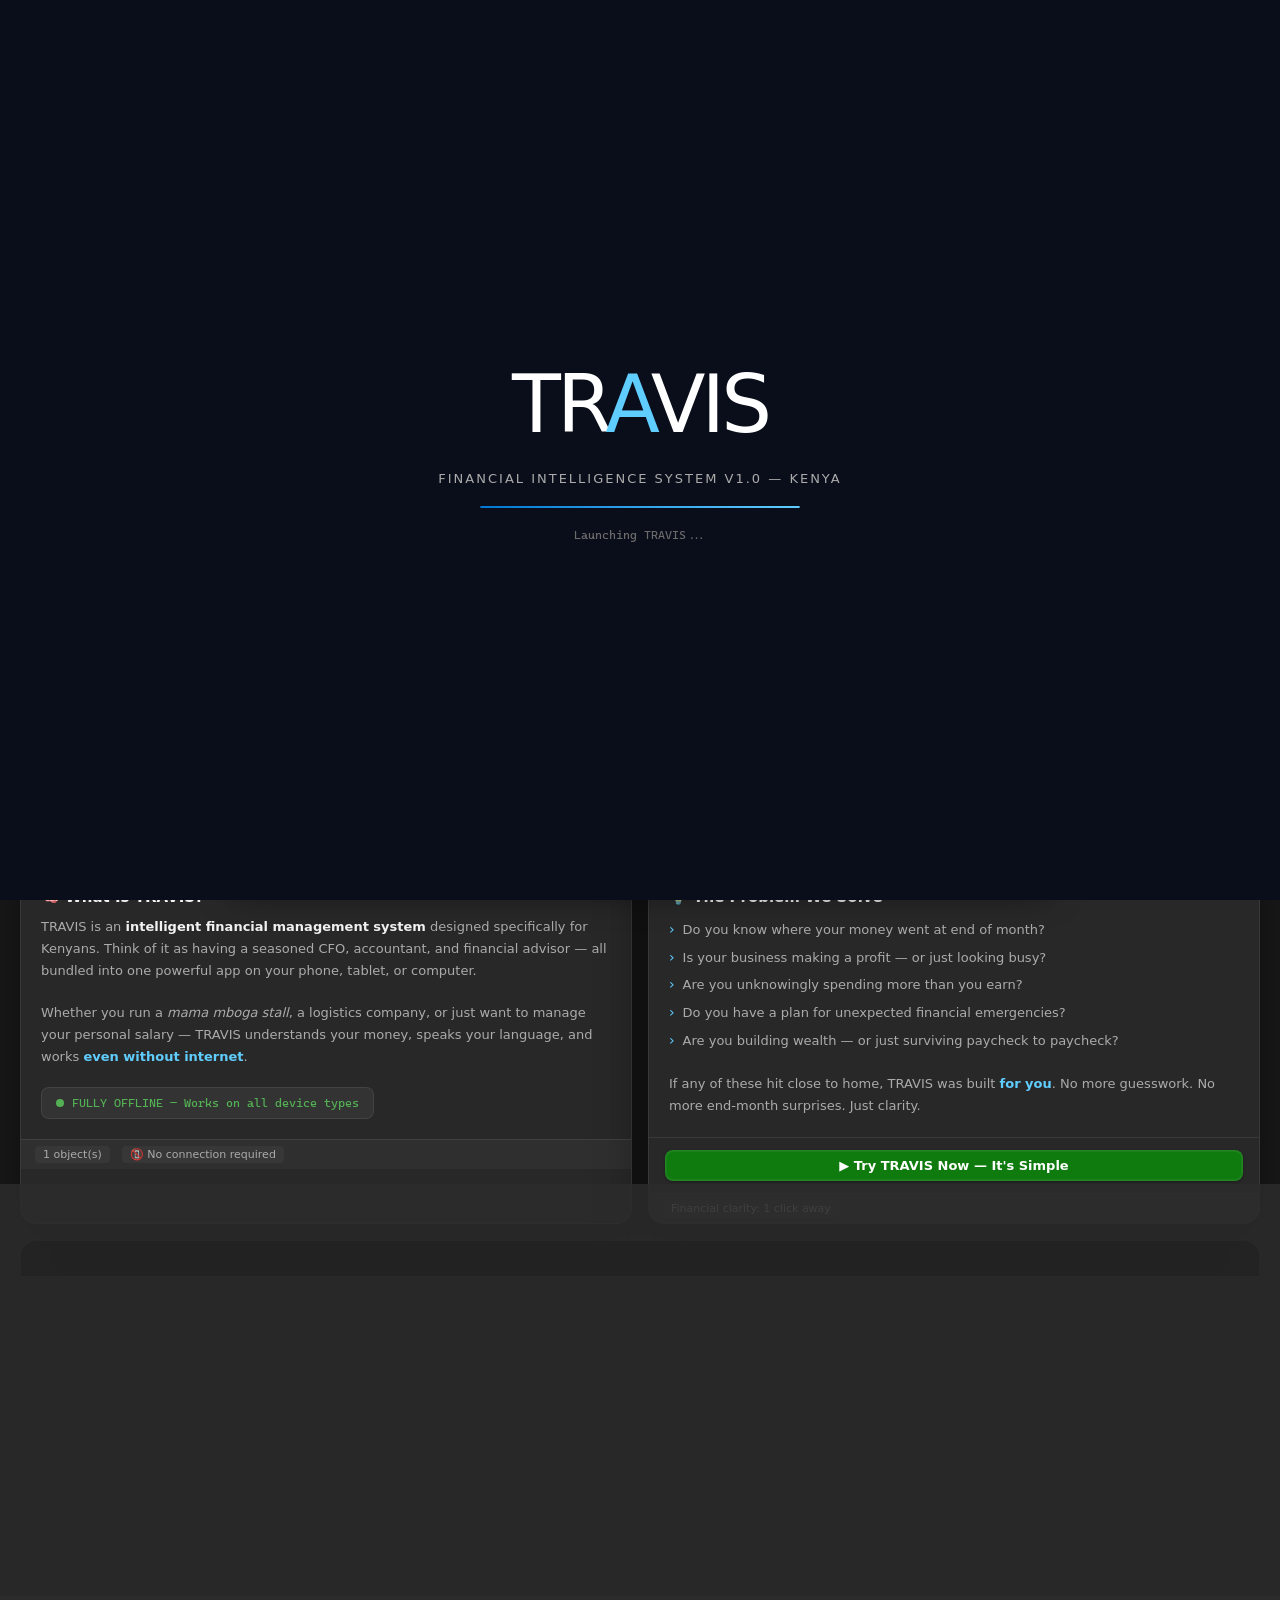
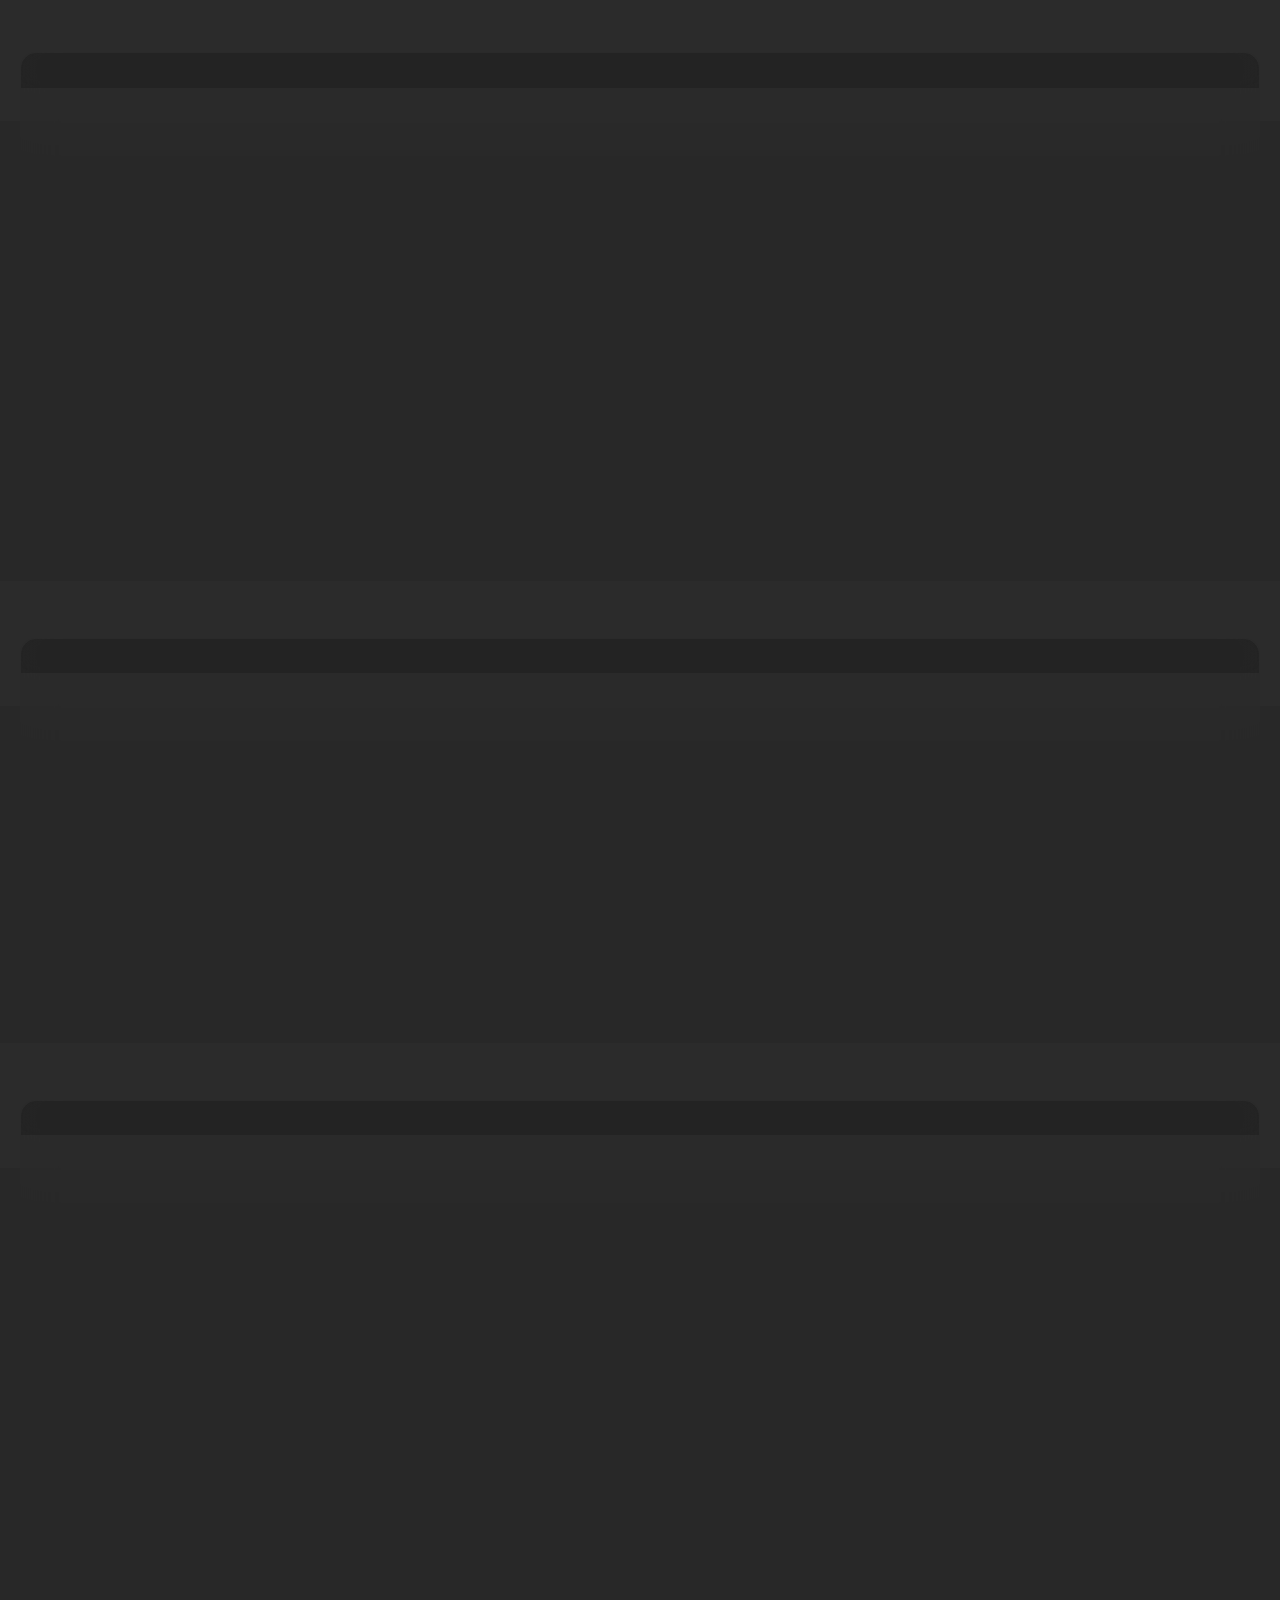
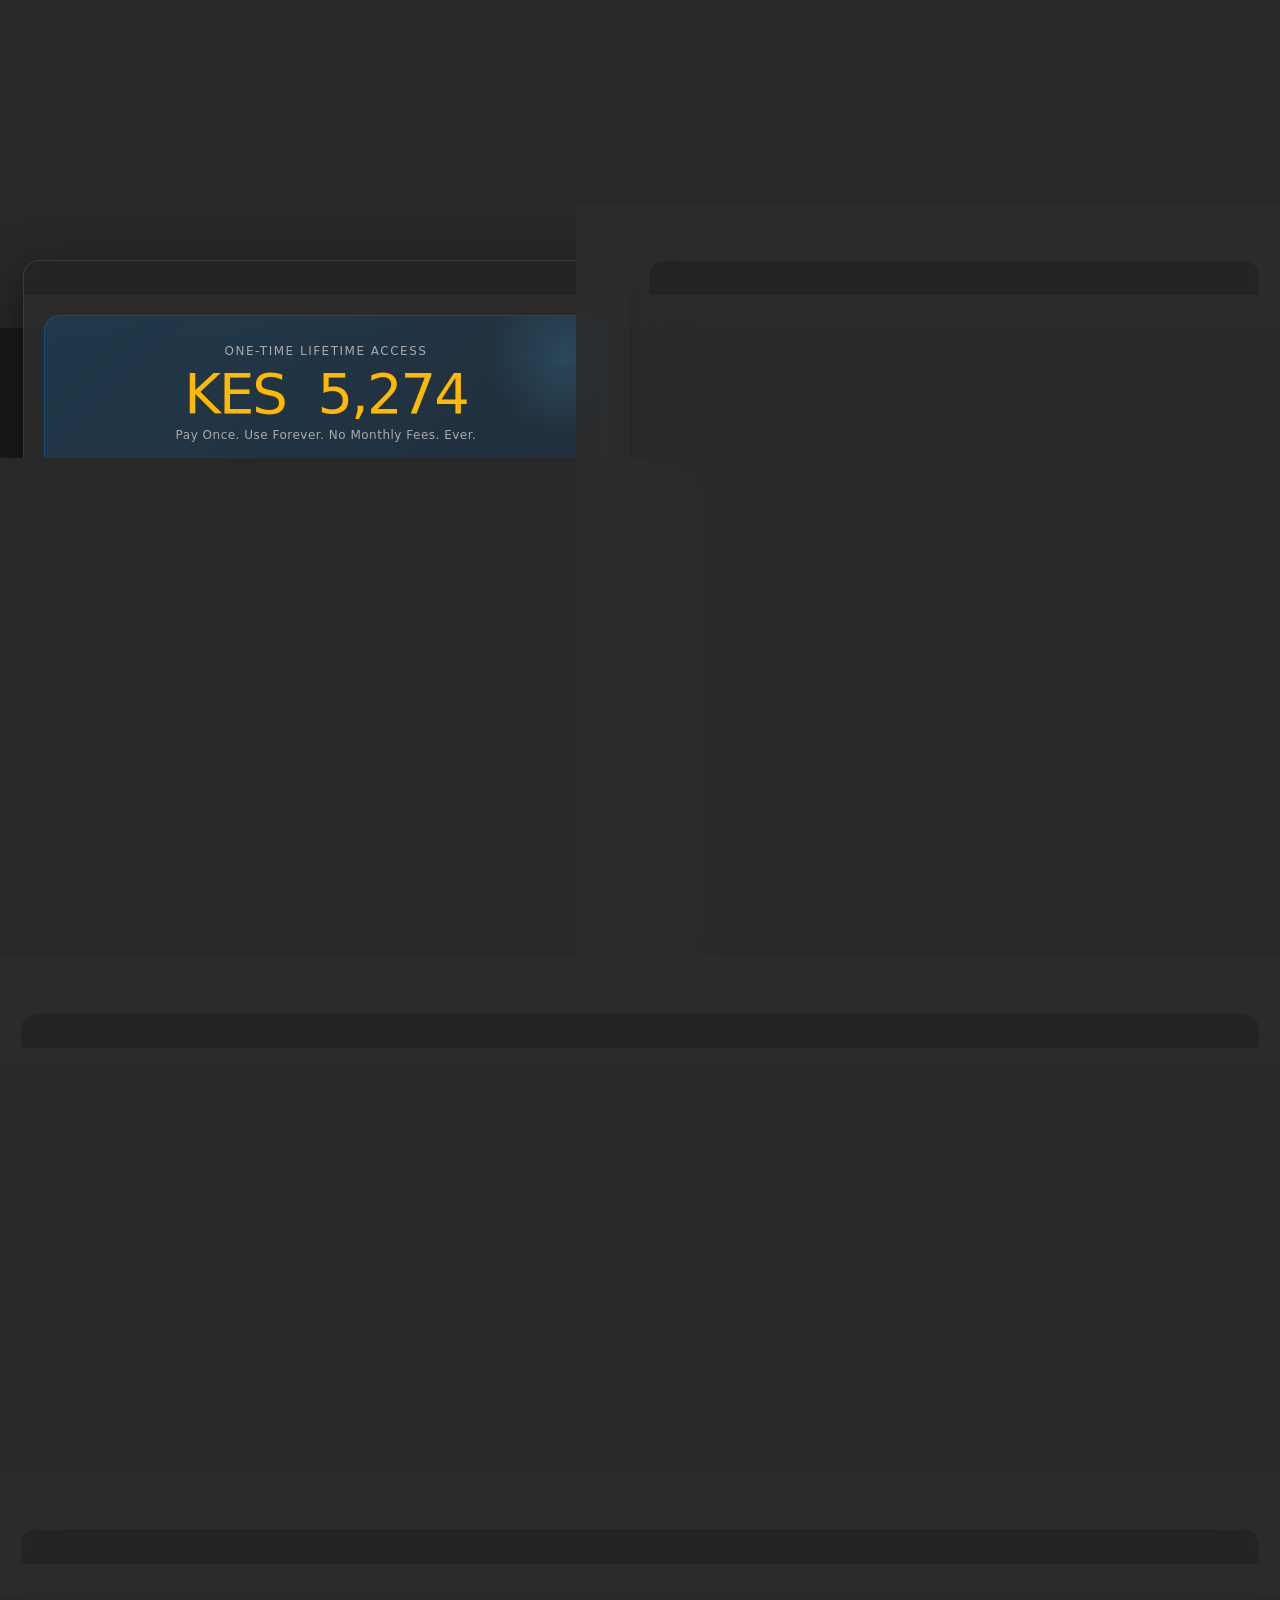
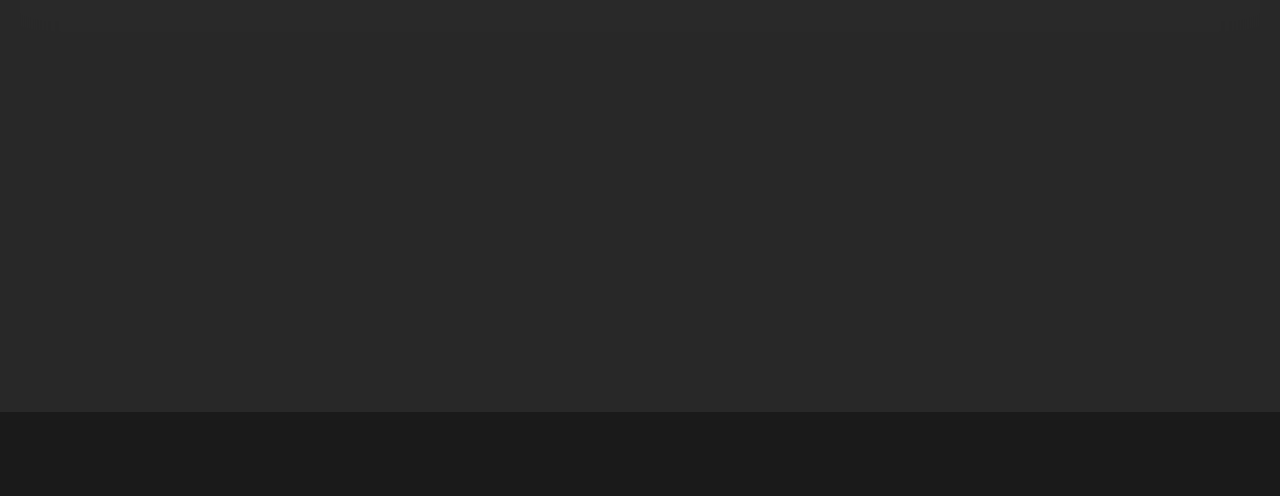
==== commit 9600fd2f: "Update index.html" ====
--- a/index.html
+++ b/index.html
@@ -1352,7 +1352,7 @@
 <!-- ─── DESKTOP ─── -->
 <div class="desktop" id="desktop">
 
-  <!-- Desktop Icons -->
+  <!-- Desktop Icons 
   <div class="desktop-icons">
     <div class="desktop-icon" onclick="window.location='travis_core.html'">
       <div class="ico">💹</div>
@@ -1370,8 +1370,7 @@
       <div class="ico">📊</div>
       <div class="ico-label">Why TRAVIS</div>
     </div>
-  </div>
-
+</div>-->
   <!-- ─── MAIN CONTENT ─── -->
   <div class="main-container">
 
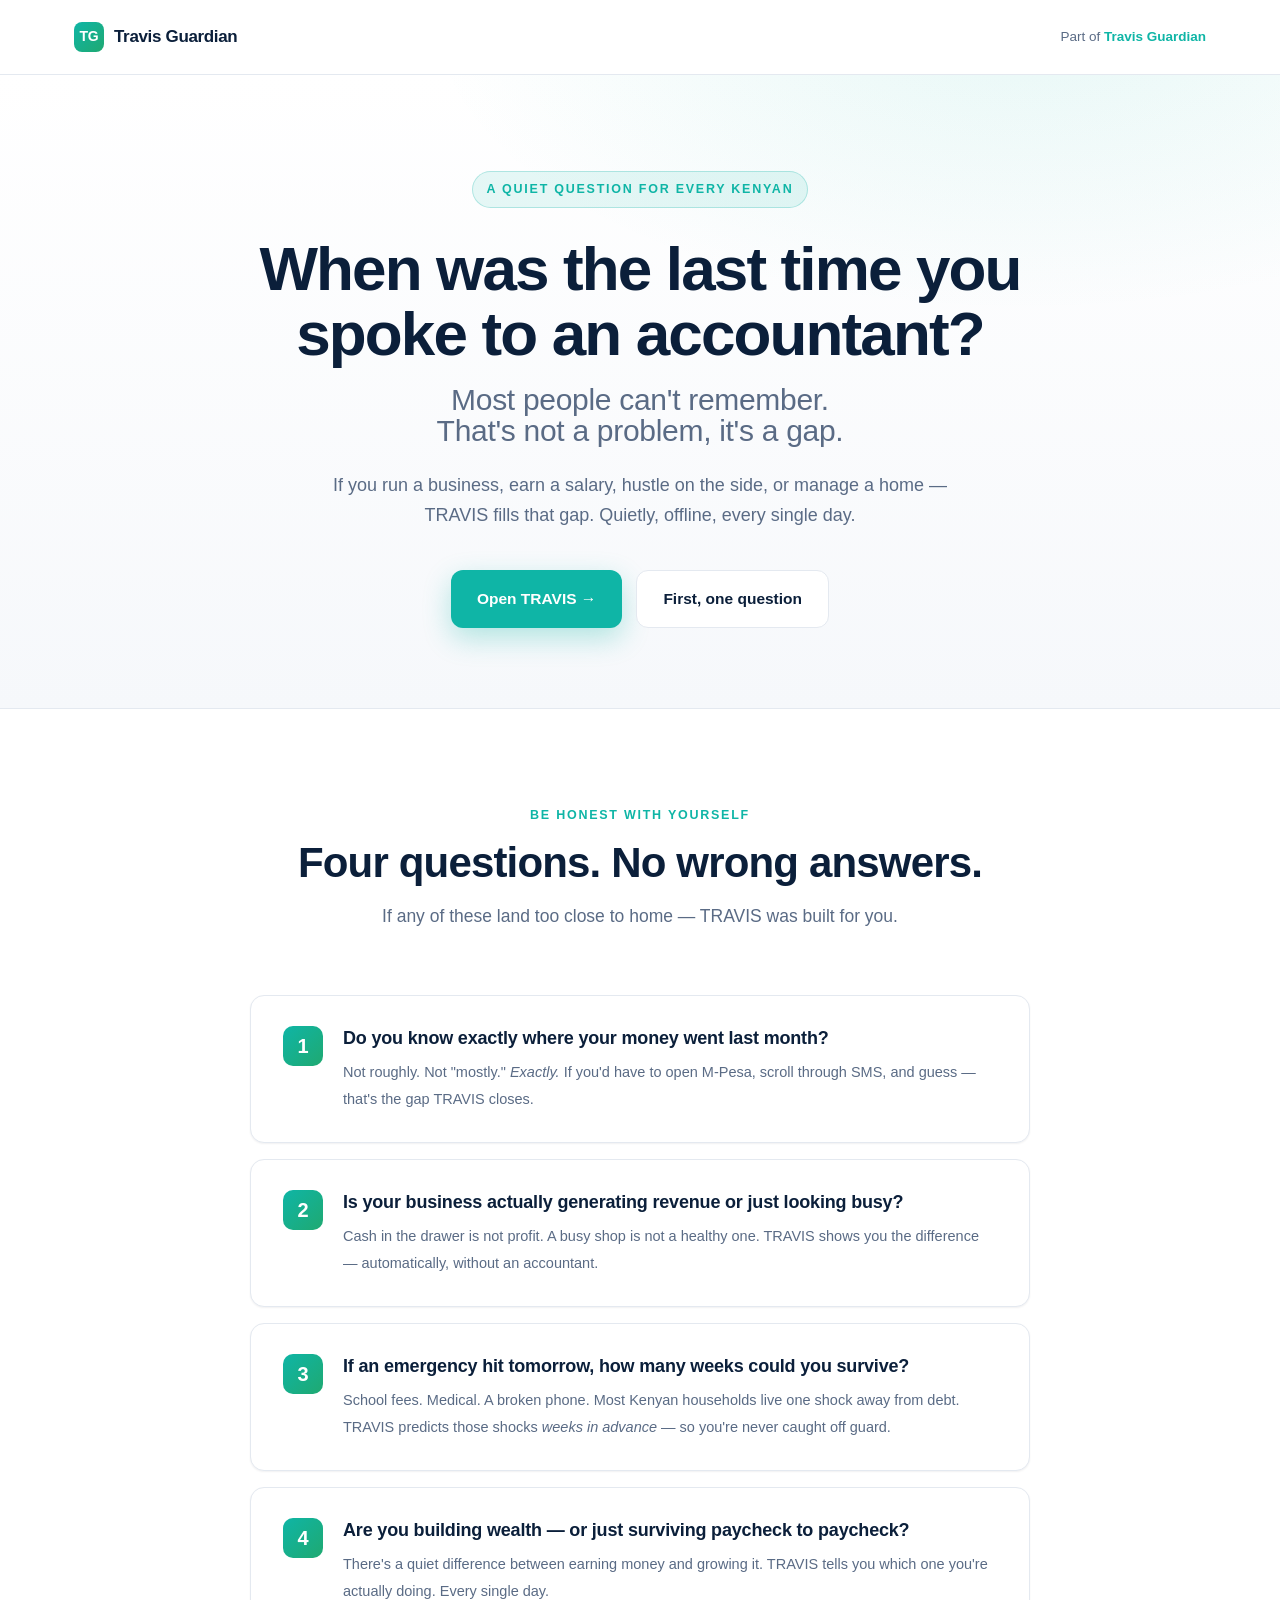
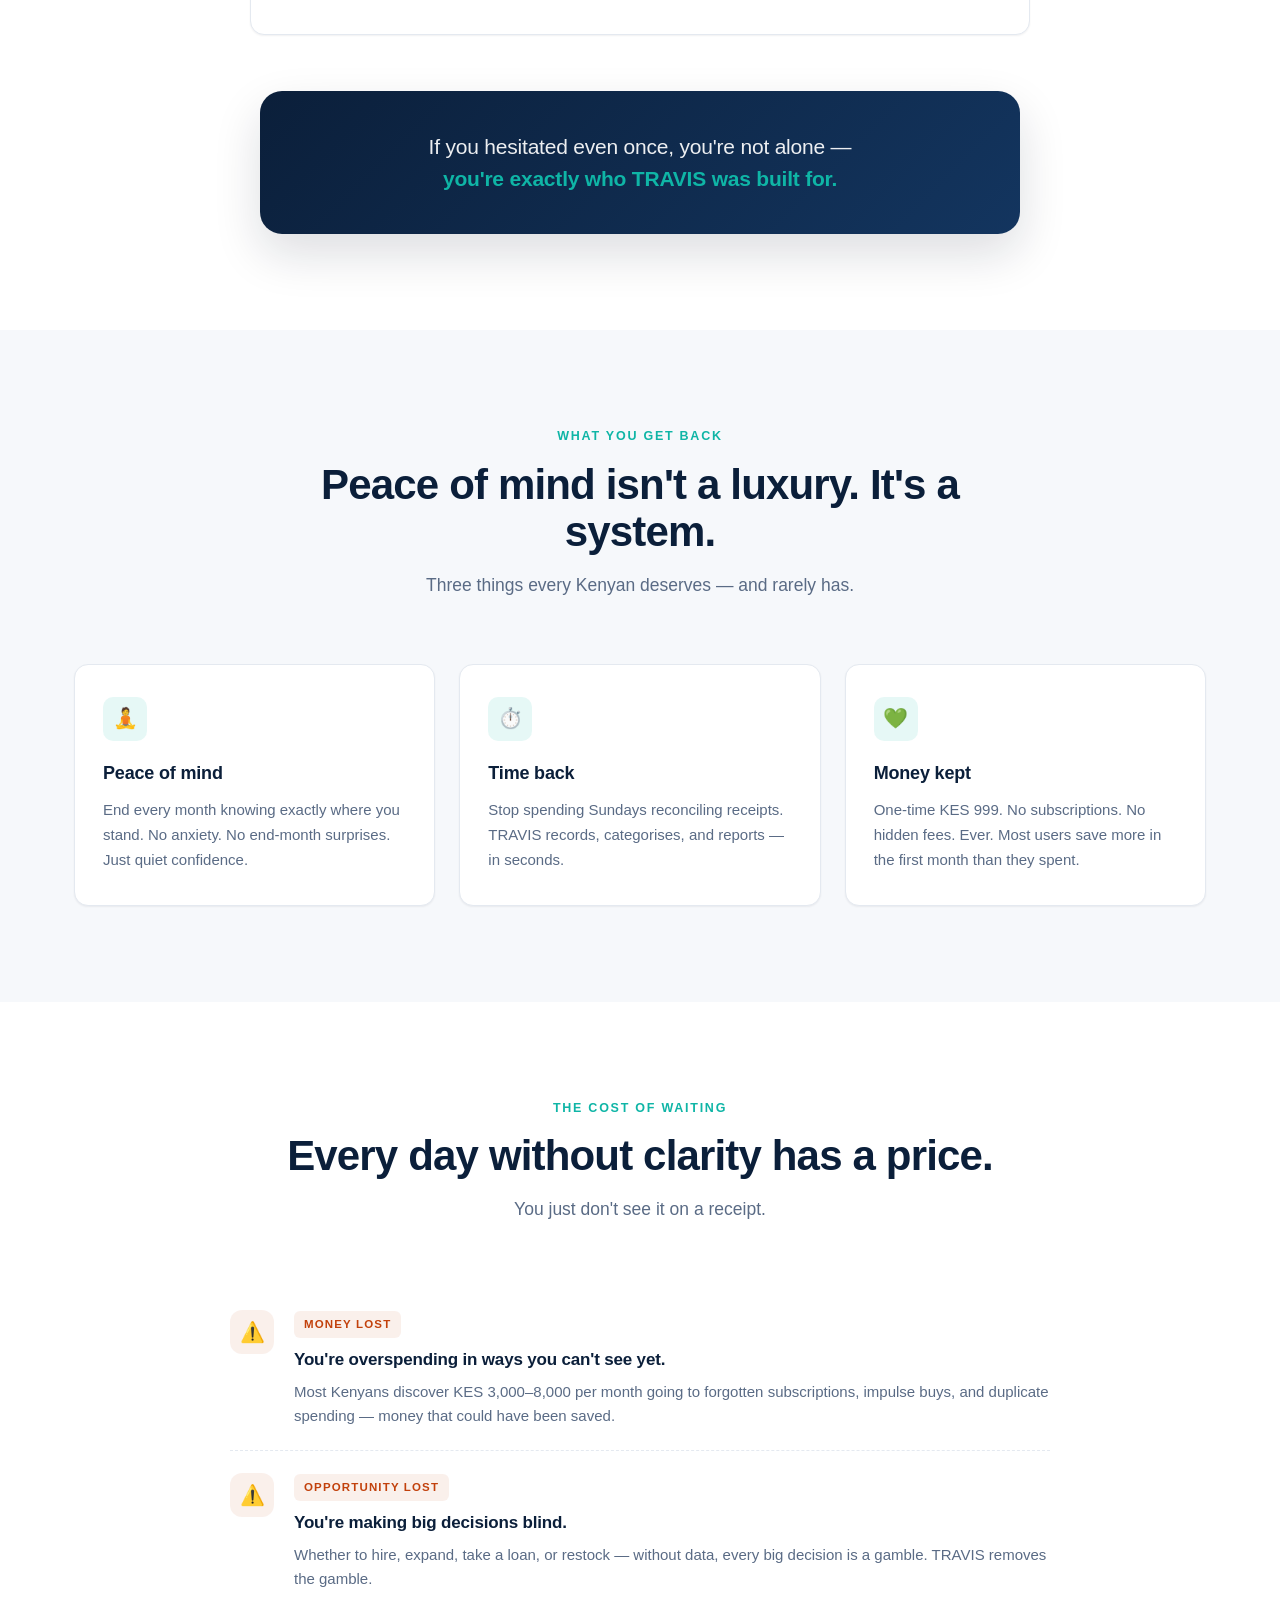
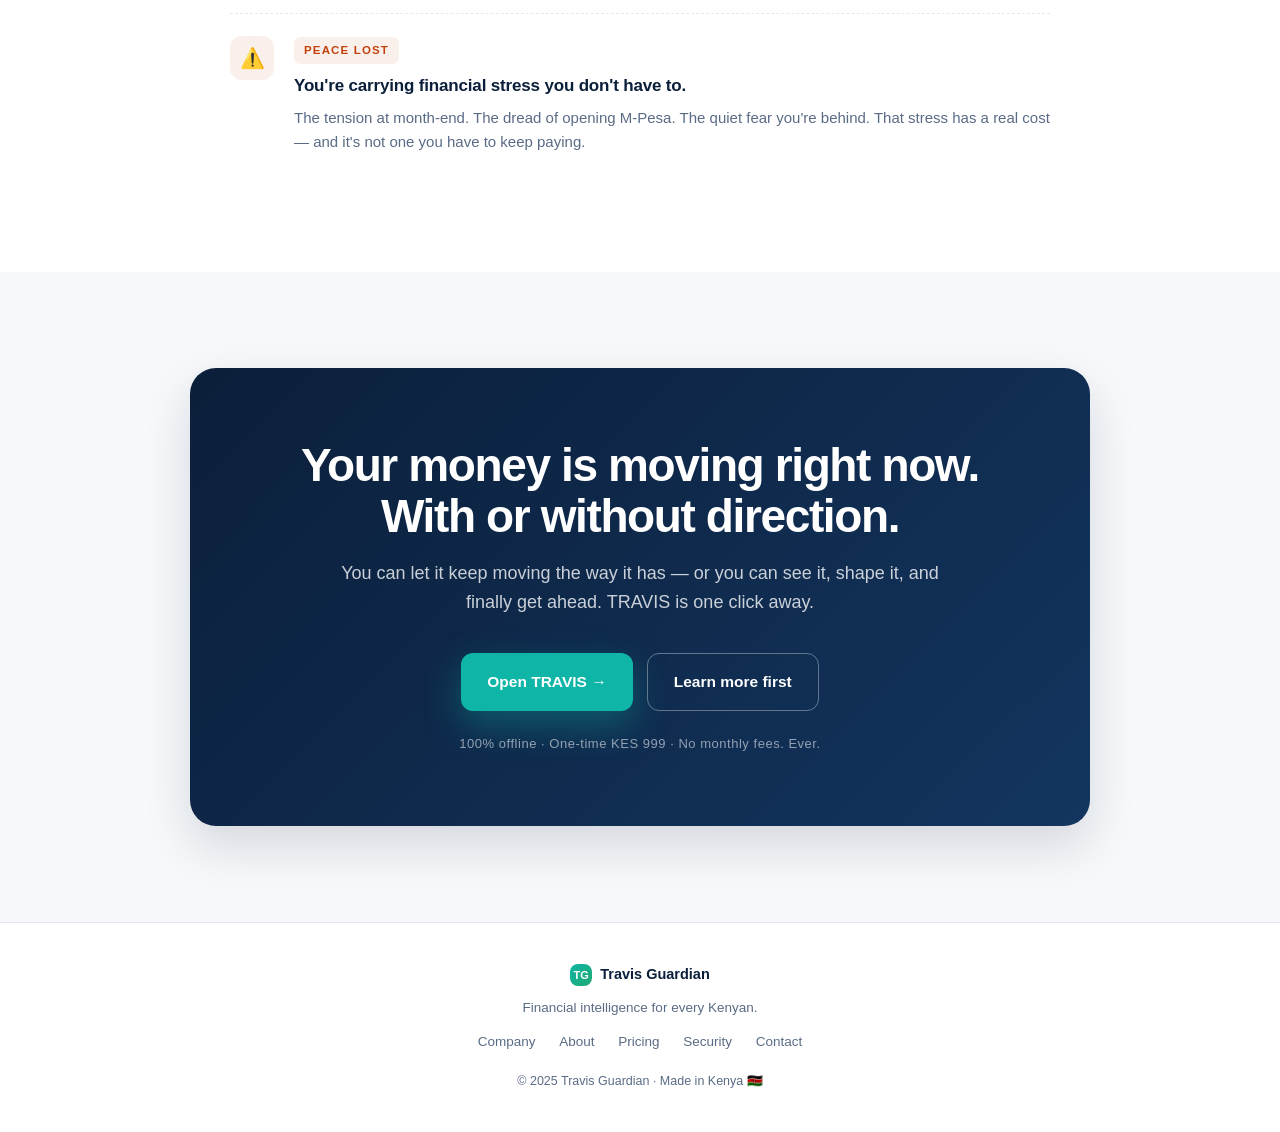
==== commit 3a5b1093: "Create index.html" ====
--- a/index.html
+++ b/index.html
@@ -1,2263 +1,626 @@
-<!DOCTYPE html>
-<html lang="en">
-<head>
-<meta charset="UTF-8" />
-<meta name="viewport" content="width=device-width, initial-scale=1.0" />
-<title>TRAVIS — Your Financial Intelligence System</title>
-<link rel="preconnect" href="https://fonts.googleapis.com">
-<link href="https://fonts.googleapis.com/css2?family=Segoe+UI:wght@300;400;600;700&family=Cascadia+Code:wght@400;600&display=swap" rel="stylesheet">
-<style>
-/* ─── FLUENT 2 / WINDOWS 11 DESIGN TOKENS ─── */
-:root {
-  /* Surfaces */
-  --bg-desktop:     #1A1A1A;
-  --bg-app:         rgba(44, 44, 44, 0.85);
-  --bg-card:        rgba(50, 50, 50, 0.9);
-  --bg-layer:       rgba(60, 60, 60, 0.8);
-  --bg-overlay:     rgba(30, 30, 30, 0.95);
-  --bg-input:       rgba(255,255,255,0.06);
-  --bg-hover:       rgba(255,255,255,0.07);
-  --bg-active:      rgba(255,255,255,0.03);
-  --bg-titlebar:    rgba(32,32,32,0.6);
-
-  /* Accent */
-  --accent:         #0078D4;
-  --accent-hover:   #1985D8;
-  --accent-light:   #60CDFF;
-  --accent-muted:   rgba(0,120,212,0.2);
-  --accent-green:   #0F7B0F;
-  --accent-green-l: #54B054;
-  --accent-green-m: rgba(15,123,15,0.25);
-  --gold:           #FFB900;
-  --gold-muted:     rgba(255,185,0,0.2);
-  --red-alert:      #C42B1C;
-  --red-muted:      rgba(196,43,28,0.2);
-
-  /* Typography */
-  --text-primary:   #F2F2F2;
-  --text-secondary: #ABABAB;
-  --text-disabled:  #6B6B6B;
-  --text-accent:    #60CDFF;
-
-  /* Borders */
-  --border:         rgba(255,255,255,0.08);
-  --border-accent:  rgba(0,120,212,0.4);
-  --border-focus:   rgba(96,205,255,0.7);
-
-  /* Shadows / Depth */
-  --shadow-sm:  0 2px 8px rgba(0,0,0,0.3);
-  --shadow-md:  0 8px 24px rgba(0,0,0,0.4);
-  --shadow-lg:  0 16px 48px rgba(0,0,0,0.55);
-  --shadow-xl:  0 24px 64px rgba(0,0,0,0.65);
-
-  /* Radius */
-  --r-sm:   4px;
-  --r-md:   8px;
-  --r-lg:   12px;
-  --r-xl:   16px;
-  --r-pill: 999px;
-
-  /* Fonts */
-  --font-main:    'Segoe UI', system-ui, -apple-system, sans-serif;
-  --font-mono:    'Cascadia Code', 'Consolas', monospace;
-  --font-display: 'Segoe UI', system-ui, sans-serif;
-
-  /* Transitions */
-  --t-fast:   0.12s ease;
-  --t-med:    0.22s ease;
-  --t-slow:   0.4s cubic-bezier(0.34,1.56,0.64,1);
-}
-
-/* ─── RESET ─── */
-*, *::before, *::after { margin:0; padding:0; box-sizing:border-box; }
-html { scroll-behavior: smooth; overflow-x: hidden; }
-body {
-  font-family: var(--font-main);
-  background: var(--bg-desktop);
-  min-height: 100vh;
-  overflow-x: hidden;
-  color: var(--text-primary);
-  user-select: none;
-  /* Prevent anything from bleeding outside viewport */
-  width: 100%;
-  max-width: 100vw;
-}
-
-/* ─── DESKTOP BACKGROUND ─── */
-.desktop {
-  min-height: 100vh;
-  padding-bottom: 72px;
-  position: relative;
-  overflow: hidden;
-}
-
-.desktop::before {
-  content: '';
-  position: fixed;
-  inset: 0;
-  background:
-    radial-gradient(ellipse 70% 50% at 15% 85%, rgba(15,123,15,0.18) 0%, transparent 55%),
-    radial-gradient(ellipse 60% 70% at 85% 10%, rgba(0,120,212,0.2) 0%, transparent 55%),
-    radial-gradient(ellipse 100% 60% at 50% 50%, rgba(10,20,40,0.6) 0%, transparent 80%);
-  pointer-events: none;
-  z-index: 0;
-}
-
-/* Subtle noise texture on desktop */
-.desktop::after {
-  content: '';
-  position: fixed;
-  inset: 0;
-  background-image: url("data:image/svg+xml,%3Csvg viewBox='0 0 200 200' xmlns='http://www.w3.org/2000/svg'%3E%3Cfilter id='n'%3E%3CfeTurbulence type='fractalNoise' baseFrequency='0.75' numOctaves='4' stitchTiles='stitch'/%3E%3C/filter%3E%3Crect width='100%25' height='100%25' filter='url(%23n)' opacity='0.04'/%3E%3C/svg%3E");
-  pointer-events: none;
-  z-index: 0;
-  opacity: 0.4;
-}
-
-/* ─── TASKBAR (Windows 11 — centered, floating pill) ─── */
-.taskbar {
-  position: fixed;
-  bottom: 10px;
-  left: 50%;
-  transform: translateX(-50%);
-  height: 48px;
-  background: rgba(32,32,32,0.88);
-  backdrop-filter: blur(24px) saturate(180%);
-  -webkit-backdrop-filter: blur(24px) saturate(180%);
-  border: 1px solid var(--border);
-  border-radius: var(--r-xl);
-  display: flex;
-  align-items: center;
-  gap: 4px;
-  padding: 0 8px;
-  z-index: 9999;
-  box-shadow: 0 4px 32px rgba(0,0,0,0.5), 0 1px 0 rgba(255,255,255,0.06) inset;
-  width: min(820px, calc(100vw - 32px));
-  max-width: calc(100vw - 32px);
-  justify-content: flex-start;
-  overflow: hidden;
-}
-
-/* Start Button — Fluent pill */
-.start-btn {
-  height: 36px;
-  padding: 0 14px;
-  background: linear-gradient(135deg, var(--accent) 0%, #005FA3 100%);
-  border: none;
-  border-radius: var(--r-md);
-  display: flex;
-  align-items: center;
-  gap: 8px;
-  cursor: pointer;
-  font-family: var(--font-main);
-  font-weight: 600;
-  font-size: 13px;
-  color: white;
-  transition: background var(--t-fast), box-shadow var(--t-fast);
-  flex-shrink: 0;
-}
-.start-btn:hover {
-  background: linear-gradient(135deg, var(--accent-hover) 0%, #0068B5 100%);
-  box-shadow: 0 0 0 1px rgba(96,205,255,0.3);
-}
-.start-btn:active { opacity: 0.85; }
-
-.start-orb {
-  width: 18px; height: 18px;
-  background: white;
-  mask-image: url("data:image/svg+xml,%3Csvg xmlns='http://www.w3.org/2000/svg' viewBox='0 0 24 24'%3E%3Crect x='2' y='2' width='9' height='9' rx='1'/%3E%3Crect x='13' y='2' width='9' height='9' rx='1'/%3E%3Crect x='2' y='13' width='9' height='9' rx='1'/%3E%3Crect x='13' y='13' width='9' height='9' rx='1'/%3E%3C/svg%3E");
-  -webkit-mask-image: url("data:image/svg+xml,%3Csvg xmlns='http://www.w3.org/2000/svg' viewBox='0 0 24 24'%3E%3Crect x='2' y='2' width='9' height='9' rx='1'/%3E%3Crect x='13' y='2' width='9' height='9' rx='1'/%3E%3Crect x='2' y='13' width='9' height='9' rx='1'/%3E%3Crect x='13' y='13' width='9' height='9' rx='1'/%3E%3C/svg%3E");
-  mask-size: contain; -webkit-mask-size: contain;
-  mask-repeat: no-repeat; -webkit-mask-repeat: no-repeat;
-  flex-shrink: 0;
-}
-
-.taskbar-divider {
-  width: 1px; height: 24px;
-  background: var(--border);
-  margin: 0 4px;
-  flex-shrink: 0;
-}
-
-.taskbar-btn {
-  height: 36px;
-  padding: 0 12px;
-  background: transparent;
-  border: none;
-  border-radius: var(--r-md);
-  color: var(--text-primary);
-  font-size: 12px;
-  font-family: var(--font-main);
-  cursor: pointer;
-  white-space: nowrap;
-  display: flex;
-  align-items: center;
-  gap: 6px;
-  transition: background var(--t-fast);
-  flex-shrink: 0;
-  min-width: 0;
-}
-.taskbar-btn:hover { background: var(--bg-hover); }
-.taskbar-btn:active { background: var(--bg-active); }
-.taskbar-btn .btn-label { overflow: hidden; text-overflow: ellipsis; }
-
-.taskbar-clock {
-  margin-left: auto;
-  padding: 4px 12px;
-  color: var(--text-primary);
-  font-size: 12px;
-  text-align: right;
-  flex-shrink: 0;
-  line-height: 1.4;
-}
-#clock-time { font-weight: 600; }
-#clock-date { color: var(--text-secondary); font-size: 11px; }
-
-/* ─── DESKTOP ICONS ─── */
-.desktop-icons {
-  position: fixed;
-  top: 20px;
-  left: 20px;
-  display: flex;
-  flex-direction: column;
-  gap: 16px;
-  z-index: 100;
-}
-
-.desktop-icon {
-  display: flex;
-  flex-direction: column;
-  align-items: center;
-  gap: 5px;
-  cursor: pointer;
-  width: 72px;
-  text-align: center;
-  padding: 8px 4px;
-  border-radius: var(--r-md);
-  border: 1px solid transparent;
-  transition: background var(--t-fast), border-color var(--t-fast);
-}
-.desktop-icon:hover {
-  background: rgba(255,255,255,0.08);
-  border-color: var(--border);
-}
-.desktop-icon:active { background: rgba(255,255,255,0.04); }
-
-.desktop-icon .ico {
-  width: 44px; height: 44px;
-  display: flex;
-  align-items: center;
-  justify-content: center;
-  font-size: 28px;
-  filter: drop-shadow(0 2px 6px rgba(0,0,0,0.5));
-}
-
-.desktop-icon .ico-label {
-  font-size: 11px;
-  color: var(--text-primary);
-  text-shadow: 0 1px 4px rgba(0,0,0,0.8);
-  line-height: 1.3;
-  word-break: break-word;
-}
-
-/* ─── WINDOWS (Fluent Mica-style) ─── */
-.window {
-  position: relative;
-  border-radius: var(--r-xl);
-  background: var(--bg-app);
-  backdrop-filter: blur(20px) saturate(150%);
-  -webkit-backdrop-filter: blur(20px) saturate(150%);
-  border: 1px solid var(--border);
-  box-shadow: var(--shadow-lg);
-  overflow: hidden;
-  margin: 0 auto;
-  transition: box-shadow var(--t-med);
-}
-.window:hover {
-  box-shadow: var(--shadow-xl);
-  border-color: rgba(255,255,255,0.12);
-}
-
-.window-titlebar {
-  height: 34px;
-  background: var(--bg-titlebar);
-  display: flex;
-  align-items: center;
-  padding: 0 12px 0 12px;
-  gap: 8px;
-  border-bottom: 1px solid var(--border);
-  cursor: move;
-  backdrop-filter: blur(30px);
-}
-
-.window-icon { font-size: 14px; }
-
-.window-title {
-  font-family: var(--font-main);
-  font-weight: 400;
-  font-size: 12px;
-  color: var(--text-secondary);
-  flex: 1;
-  white-space: nowrap;
-  overflow: hidden;
-  text-overflow: ellipsis;
-}
-
-/* Win11 traffic lights — right side, clean circles */
-.win-btns {
-  display: flex;
-  gap: 2px;
-  flex-shrink: 0;
-}
-
-.win-btn {
-  width: 28px; height: 28px;
-  border-radius: var(--r-sm);
-  border: none;
-  cursor: pointer;
-  display: flex;
-  align-items: center;
-  justify-content: center;
-  font-size: 11px;
-  font-family: var(--font-mono);
-  color: var(--text-secondary);
-  background: transparent;
-  transition: background var(--t-fast), color var(--t-fast);
-  flex-shrink: 0;
-}
-.win-btn:hover { background: var(--bg-hover); color: var(--text-primary); }
-.win-btn.close:hover { background: var(--red-alert); color: white; }
-.win-btn:active { background: var(--bg-active); }
-
-/* Window body (content area) */
-.window-body {
-  background: transparent;
-}
-
-/* ─── MENUBAR → COMMAND BAR ─── */
-.menubar {
-  background: transparent;
-  border-bottom: 1px solid var(--border);
-  padding: 6px 12px;
-  display: flex;
-  gap: 4px;
-  align-items: center;
-}
-
-.menu-item {
-  padding: 4px 12px;
-  font-size: 12px;
-  font-family: var(--font-main);
-  cursor: pointer;
-  border-radius: var(--r-sm);
-  color: var(--text-secondary);
-  transition: background var(--t-fast), color var(--t-fast);
-}
-.menu-item:hover { background: var(--bg-hover); color: var(--text-primary); }
-
-/* ─── BUTTONS (Fluent) ─── */
-.xp-btn {
-  display: inline-flex;
-  align-items: center;
-  justify-content: center;
-  gap: 8px;
-  padding: 7px 18px;
-  font-family: var(--font-main);
-  font-weight: 600;
-  font-size: 13px;
-  cursor: pointer;
-  border-radius: var(--r-md);
-  border: 1px solid rgba(255,255,255,0.1);
-  background: var(--accent);
-  color: white;
-  text-shadow: none;
-  box-shadow: 0 1px 3px rgba(0,0,0,0.3), 0 0 0 1px rgba(255,255,255,0.05) inset;
-  transition: background var(--t-fast), box-shadow var(--t-fast), transform var(--t-fast);
-  text-decoration: none;
-}
-.xp-btn:hover {
-  background: var(--accent-hover);
-  box-shadow: 0 2px 8px rgba(0,120,212,0.35), 0 0 0 1px rgba(255,255,255,0.08) inset;
-  transform: translateY(-1px);
-}
-.xp-btn:active { transform: translateY(0); box-shadow: 0 1px 2px rgba(0,0,0,0.3); }
-
-.xp-btn.green {
-  background: var(--accent-green);
-  border-color: rgba(255,255,255,0.08);
-}
-.xp-btn.green:hover {
-  background: #148814;
-  box-shadow: 0 2px 8px rgba(15,123,15,0.4);
-}
-
-.xp-btn.gold {
-  background: var(--gold);
-  color: #1A1A1A;
-  border-color: rgba(255,255,255,0.15);
-}
-.xp-btn.gold:hover {
-  background: #FFC320;
-  box-shadow: 0 2px 8px rgba(255,185,0,0.4);
-}
-
-.xp-btn.large {
-  padding: 10px 28px;
-  font-size: 14px;
-  border-radius: var(--r-lg);
-}
-
-/* ─── PANELS & GROUPBOXES → CARDS ─── */
-.xp-panel {
-  background: var(--bg-layer);
-  border: 1px solid var(--border);
-  padding: 16px;
-  border-radius: var(--r-lg);
-}
-
-.xp-groupbox {
-  border: 1px solid var(--border);
-  border-radius: var(--r-lg);
-  padding: 20px 16px 16px;
-  position: relative;
-  margin-top: 12px;
-  background: rgba(255,255,255,0.025);
-  transition: background var(--t-fast), border-color var(--t-fast);
-}
-.xp-groupbox:hover {
-  background: rgba(255,255,255,0.04);
-  border-color: rgba(255,255,255,0.12);
-}
-
-.xp-groupbox-title {
-  position: absolute;
-  top: -10px;
-  left: 12px;
-  background: var(--bg-card);
-  padding: 0 8px;
-  font-size: 11px;
-  font-weight: 600;
-  font-family: var(--font-main);
-  color: var(--accent-light);
-  letter-spacing: 0.5px;
-  text-transform: uppercase;
-  border-radius: var(--r-sm);
-}
-
-/* ─── STATUS BAR ─── */
-.statusbar {
-  background: rgba(255,255,255,0.03);
-  border-top: 1px solid var(--border);
-  padding: 6px 14px;
-  display: flex;
-  align-items: center;
-  gap: 12px;
-  font-size: 11px;
-  font-family: var(--font-main);
-  color: var(--text-disabled);
-}
-
-.status-section {
-  padding: 2px 8px;
-  border-radius: var(--r-sm);
-  background: rgba(255,255,255,0.04);
-  font-size: 11px;
-  color: var(--text-secondary);
-}
-
-/* ─── SCROLLBAR (thin, modern) ─── */
-::-webkit-scrollbar { width: 8px; }
-::-webkit-scrollbar-track { background: transparent; }
-::-webkit-scrollbar-thumb {
-  background: rgba(255,255,255,0.15);
-  border-radius: var(--r-pill);
-  border: 2px solid transparent;
-  background-clip: padding-box;
-}
-::-webkit-scrollbar-thumb:hover { background: rgba(255,255,255,0.25); background-clip: padding-box; }
-
-/* ─── PROGRESS BAR ─── */
-.xp-progress {
-  background: rgba(255,255,255,0.08);
-  border: none;
-  border-radius: var(--r-pill);
-  height: 4px;
-  overflow: hidden;
-}
-.xp-progress-fill {
-  height: 100%;
-  background: linear-gradient(90deg, var(--accent), var(--accent-light));
-  border-radius: var(--r-pill);
-  transition: width 1s ease;
-}
-
-/* ─── TABLE ─── */
-.xp-table {
-  width: 100%;
-  border-collapse: collapse;
-  font-size: 13px;
-  font-family: var(--font-main);
-}
-.xp-table th {
-  background: rgba(255,255,255,0.04);
-  border-bottom: 1px solid var(--border);
-  padding: 10px 14px;
-  text-align: left;
-  font-weight: 600;
-  color: var(--text-secondary);
-  text-transform: uppercase;
-  font-size: 11px;
-  letter-spacing: 0.5px;
-}
-.xp-table td {
-  border-bottom: 1px solid rgba(255,255,255,0.04);
-  padding: 10px 14px;
-  color: var(--text-primary);
-}
-.xp-table tr:hover td { background: var(--bg-hover); }
-
-/* ─── TABS (Fluent pivot) ─── */
-.xp-tabs {
-  display: flex;
-  gap: 0;
-  position: relative;
-  z-index: 2;
-}
-
-.xp-tab {
-  padding: 6px 18px;
-  font-size: 13px;
-  font-family: var(--font-main);
-  cursor: pointer;
-  background: transparent;
-  border: none;
-  border-bottom: 2px solid transparent;
-  color: var(--text-secondary);
-  transition: color var(--t-fast), border-color var(--t-fast);
-  margin-right: 4px;
-  border-radius: 0;
-}
-.xp-tab:hover { color: var(--text-primary); }
-.xp-tab.active {
-  color: var(--text-primary);
-  font-weight: 600;
-  border-bottom-color: var(--accent);
-}
-
-.xp-tab-content { display: none; padding: 20px; }
-.xp-tab-content.active { display: block; }
-
-/* ─── COMPARISON BADGES ─── */
-.comparison-badge {
-  display: inline-flex;
-  align-items: center;
-  gap: 4px;
-  padding: 3px 10px;
-  border-radius: var(--r-pill);
-  font-size: 11px;
-  font-weight: 600;
-}
-.badge-yes { background: rgba(84,176,84,0.15); color: var(--accent-green-l); border: 1px solid rgba(84,176,84,0.3); }
-.badge-no  { background: rgba(196,43,28,0.15); color: #F0504A; border: 1px solid rgba(196,43,28,0.3); }
-.badge-na  { background: rgba(255,185,0,0.1);  color: var(--gold); border: 1px solid rgba(255,185,0,0.25); }
-
-/* ─── PRICING HIGHLIGHT ─── */
-.pricing-highlight {
-  background: linear-gradient(135deg, rgba(0,120,212,0.2) 0%, rgba(0,80,160,0.15) 100%);
-  border: 1px solid var(--border-accent);
-  border-radius: var(--r-xl);
-  padding: 28px;
-  text-align: center;
-  position: relative;
-  overflow: hidden;
-}
-.pricing-highlight::before {
-  content: '';
-  position: absolute;
-  top: -40px; right: -40px;
-  width: 160px; height: 160px;
-  background: radial-gradient(circle, rgba(96,205,255,0.15), transparent 70%);
-  border-radius: 50%;
-}
-
-.price-amount {
-  font-family: var(--font-display);
-  font-weight: 300;
-  font-size: 56px;
-  color: var(--gold);
-  line-height: 1;
-  letter-spacing: -2px;
-}
-
-.price-label {
-  font-size: 12px;
-  color: var(--text-secondary);
-  margin-top: 6px;
-  letter-spacing: 0.5px;
-}
-
-/* ─── FOMO / ALERT BOX ─── */
-.fomo-box {
-  background: rgba(196,43,28,0.12);
-  border: 1px solid rgba(196,43,28,0.3);
-  border-radius: var(--r-lg);
-  padding: 16px;
-  color: var(--text-primary);
-  font-size: 13px;
-  line-height: 1.6;
-  margin-top: 12px;
-  animation: pulse-red 3s infinite;
-}
-@keyframes pulse-red {
-  0%,100% { border-color: rgba(196,43,28,0.3); }
-  50%      { border-color: rgba(196,43,28,0.6); box-shadow: 0 0 20px rgba(196,43,28,0.15); }
-}
-.fomo-box strong { font-size: 14px; display: block; margin-bottom: 6px; color: #F0504A; }
-
-/* ─── MODULE CARDS ─── */
-.module-card {
-  padding: 20px;
-  border-radius: var(--r-xl);
-  border: 1px solid var(--border);
-  transition: border-color var(--t-med), box-shadow var(--t-med);
-}
-.module-card:hover { border-color: rgba(255,255,255,0.15); box-shadow: var(--shadow-md); }
-.module-card.business { background: rgba(0,120,212,0.07); }
-.module-card.personal { background: rgba(15,123,15,0.07); }
-
-.module-icon { font-size: 36px; margin-bottom: 12px; }
-.module-card h4 {
-  font-family: var(--font-main);
-  font-size: 16px;
-  font-weight: 600;
-  color: var(--text-primary);
-  margin-bottom: 8px;
-}
-.module-card p { font-size: 13px; color: var(--text-secondary); line-height: 1.6; }
-
-/* ─── OFFLINE BADGE ─── */
-.offline-badge {
-  display: inline-flex;
-  align-items: center;
-  gap: 8px;
-  background: rgba(255,255,255,0.05);
-  border: 1px solid var(--border);
-  border-radius: var(--r-md);
-  padding: 8px 14px;
-  color: var(--accent-green-l);
-  font-family: var(--font-mono);
-  font-size: 12px;
-}
-
-.offline-dot {
-  width: 8px; height: 8px;
-  background: var(--accent-green-l);
-  border-radius: 50%;
-  animation: pulse-green 2s infinite;
-  flex-shrink: 0;
-}
-@keyframes pulse-green {
-  0%,100% { box-shadow: 0 0 0 0 rgba(84,176,84,0.4); }
-  50%      { box-shadow: 0 0 0 5px rgba(84,176,84,0); }
-}
-
-/* ─── STATS ROW ─── */
-.stats-row {
-  display: grid;
-  grid-template-columns: repeat(4, 1fr);
-  gap: 8px;
-}
-
-.stat-box {
-  background: rgba(255,255,255,0.04);
-  border: 1px solid var(--border);
-  border-radius: var(--r-lg);
-  padding: 16px;
-  text-align: center;
-  transition: background var(--t-fast);
-}
-.stat-box:hover { background: rgba(255,255,255,0.06); }
-
-.stat-num {
-  font-family: var(--font-display);
-  font-weight: 300;
-  font-size: 36px;
-  color: var(--accent-light);
-  line-height: 1;
-  letter-spacing: -1px;
-}
-
-.stat-label {
-  font-size: 11px;
-  color: var(--text-disabled);
-  margin-top: 4px;
-  text-transform: uppercase;
-  letter-spacing: 0.5px;
-}
-
-/* ─── TESTIMONIALS ─── */
-.testimonial-card {
-  background: rgba(255,255,255,0.03);
-  border: 1px solid var(--border);
-  border-radius: var(--r-lg);
-  padding: 16px;
-  margin-bottom: 10px;
-  transition: border-color var(--t-fast), background var(--t-fast);
-}
-.testimonial-card:hover {
-  background: rgba(255,255,255,0.05);
-  border-color: rgba(255,255,255,0.12);
-}
-.testimonial-card .tname { font-weight: 600; font-size: 13px; color: var(--accent-light); margin-bottom: 4px; }
-.testimonial-card .ttext { font-size: 13px; font-style: italic; color: var(--text-secondary); line-height: 1.6; }
-.stars { color: var(--gold); font-size: 13px; margin-bottom: 6px; }
-
-/* ─── BULLET LIST ─── */
-.bullet-list { list-style: none; padding: 0; margin: 0; }
-.bullet-list li {
-  font-size: 13px;
-  color: var(--text-secondary);
-  padding: 4px 0;
-  display: flex;
-  gap: 8px;
-  line-height: 1.5;
-}
-.bullet-list li::before {
-  content: '›';
-  color: var(--accent-light);
-  font-size: 14px;
-  font-weight: 300;
-  flex-shrink: 0;
-  line-height: 1.4;
-}
-
-/* ─── MAIN CONTAINER ─── */
-.main-container {
-  position: relative;
-  z-index: 10;
-  padding: 20px 20px 80px;
-  max-width: 1200px;
-  margin: 0 auto;
-}
-
-/* ─── HERO ─── */
-.hero-window { width: 100%; max-width: 960px; margin: 0 auto 24px; }
-
-.hero-content {
-  padding: 32px;
-  display: grid;
-  grid-template-columns: 1fr 1fr;
-  gap: 32px;
-  align-items: center;
-}
-
-.hero-left h1 {
-  font-family: var(--font-display);
-  font-size: 72px;
-  font-weight: 300;
-  line-height: 1;
-  color: var(--text-primary);
-  letter-spacing: -3px;
-}
-.hero-left h1 span { color: var(--accent-light); }
-
-.hero-left .subtitle {
-  font-size: 13px;
-  font-weight: 600;
-  color: var(--accent-green-l);
-  margin-top: 6px;
-  letter-spacing: 1.5px;
-  text-transform: uppercase;
-}
-
-.hero-left .tagline {
-  margin-top: 16px;
-  font-size: 14px;
-  color: var(--text-secondary);
-  line-height: 1.7;
-  max-width: 380px;
-}
-
-.hero-badge {
-  display: inline-flex;
-  align-items: center;
-  gap: 6px;
-  background: rgba(255,255,255,0.06);
-  border: 1px solid var(--border);
-  color: var(--text-primary);
-  padding: 6px 14px;
-  border-radius: var(--r-pill);
-  font-size: 12px;
-  font-weight: 500;
-  margin-top: 16px;
-}
-
-/* Hero Screen — terminal */
-.hero-screen {
-  background: #0D1117;
-  border: 1px solid rgba(255,255,255,0.1);
-  border-radius: var(--r-xl);
-  overflow: hidden;
-  box-shadow: var(--shadow-xl);
-  position: relative;
-  aspect-ratio: 4/3;
-}
-
-.hero-screen-inner {
-  background: #0D1117;
-  width: 100%; height: 100%;
-  padding: 16px;
-  font-family: var(--font-mono);
-  font-size: 11px;
-  overflow: hidden;
-}
-
-/* Terminal header bar */
-.hero-screen::before {
-  content: '●   ●   ●';
-  position: absolute;
-  top: 0; left: 0; right: 0;
-  height: 28px;
-  background: rgba(255,255,255,0.04);
-  border-bottom: 1px solid rgba(255,255,255,0.06);
-  display: flex;
-  align-items: center;
-  padding-left: 12px;
-  font-size: 16px;
-  color: rgba(255,255,255,0.2);
-  letter-spacing: 4px;
-  line-height: 28px;
-  z-index: 2;
-}
-.hero-screen-inner { padding-top: 36px; }
-
-.terminal-line { line-height: 1.7; opacity: 0; animation: termType 0.3s forwards; }
-.terminal-line:nth-child(1)  { animation-delay: 0.2s; }
-.terminal-line:nth-child(2)  { animation-delay: 0.6s; }
-.terminal-line:nth-child(3)  { animation-delay: 1.0s; }
-.terminal-line:nth-child(4)  { animation-delay: 1.4s; }
-.terminal-line:nth-child(5)  { animation-delay: 1.8s; }
-.terminal-line:nth-child(6)  { animation-delay: 2.2s; }
-.terminal-line:nth-child(7)  { animation-delay: 2.6s; }
-.terminal-line:nth-child(8)  { animation-delay: 3.0s; }
-.terminal-line:nth-child(9)  { animation-delay: 3.4s; }
-.terminal-line:nth-child(10) { animation-delay: 3.8s; }
-.terminal-line:nth-child(11) { animation-delay: 4.2s; }
-.terminal-line:nth-child(12) { animation-delay: 4.6s; }
-
-.terminal-line.yellow { color: #E5C07B; }
-.terminal-line.cyan   { color: #56B6C2; }
-.terminal-line.white  { color: #ABB2BF; }
-.terminal-line.green  { color: #98C379; }
-.terminal-line.pink   { color: #E06C75; }
-
-@keyframes termType {
-  from { opacity: 0; transform: translateX(-4px); }
-  to   { opacity: 1; transform: translateX(0); }
-}
-
-.cursor-blink {
-  display: inline-block;
-  width: 7px; height: 12px;
-  background: #98C379;
-  animation: blink 1s infinite;
-  vertical-align: middle;
-  border-radius: 1px;
-}
-@keyframes blink { 0%,49% { opacity: 1; } 50%,100% { opacity: 0; } }
-
-.screen-scanline { display: none; } /* Not needed in dark modern UI */
-
-/* ─── WINDOW GRIDS ─── */
-.windows-grid { display: grid; grid-template-columns: repeat(2, 1fr); gap: 16px; margin-bottom: 16px; }
-.windows-grid-3 { grid-template-columns: repeat(3, 1fr); }
-.info-window { width: 100%; }
-.info-window-body { padding: 20px; }
-.info-window-body h3 {
-  font-size: 15px;
-  font-weight: 600;
-  color: var(--text-primary);
-  margin-bottom: 10px;
-  display: flex;
-  align-items: center;
-  gap: 8px;
-}
-.info-window-body p { font-size: 13px; line-height: 1.7; color: var(--text-secondary); }
-
-/* ─── TICKER ─── */
-.ticker-wrap {
-  background: rgba(0,0,0,0.4);
-  border-top: 1px solid rgba(84,176,84,0.2);
-  border-bottom: 1px solid rgba(84,176,84,0.2);
-  overflow: hidden;
-  height: 28px;
-  margin: 0;
-  backdrop-filter: blur(10px);
-}
-.ticker {
-  display: flex;
-  animation: ticker 35s linear infinite;
-  white-space: nowrap;
-}
-.ticker span {
-  font-family: var(--font-mono);
-  font-size: 11px;
-  color: var(--accent-green-l);
-  padding: 6px 40px 6px 0;
-  opacity: 0.85;
-}
-@keyframes ticker { 0% { transform: translateX(0); } 100% { transform: translateX(-50%); } }
-
-/* ─── LOADING SCREEN ─── */
-#loading-screen {
-  position: fixed;
-  inset: 0;
-  background: #0A0E1A;
-  z-index: 99999;
-  display: flex;
-  flex-direction: column;
-  align-items: center;
-  justify-content: center;
-  gap: 20px;
-  transition: opacity 0.8s;
-}
-#loading-screen.fade-out { opacity: 0; pointer-events: none; }
-
-.loading-logo {
-  font-family: var(--font-display);
-  font-weight: 300;
-  font-size: 80px;
-  color: white;
-  letter-spacing: -4px;
-}
-.loading-logo span { color: var(--accent-light); }
-
-.loading-sub {
-  font-family: var(--font-main);
-  color: var(--text-secondary);
-  font-size: 13px;
-  letter-spacing: 2px;
-  text-transform: uppercase;
-}
-
-.loading-bar-wrap {
-  width: 320px;
-  background: rgba(255,255,255,0.06);
-  border: none;
-  height: 2px;
-  border-radius: var(--r-pill);
-  overflow: hidden;
-}
-.loading-bar-fill {
-  height: 100%;
-  background: linear-gradient(90deg, var(--accent), var(--accent-light));
-  width: 0%;
-  animation: loadFill 2.5s ease forwards;
-  border-radius: var(--r-pill);
-}
-@keyframes loadFill {
-  0% { width: 0%; } 40% { width: 60%; } 70% { width: 80%; } 90% { width: 95%; } 100% { width: 100%; }
-}
-
-.loading-dots { color: var(--text-disabled); font-family: var(--font-mono); font-size: 12px; }
-
-/* ─── SECTION GAPS ─── */
-.section-gap { height: 20px; }
-
-/* ─── FOOTER ─── */
-.footer-content { padding: 16px; text-align: center; }
-.footer-content p { font-size: 11px; color: var(--text-disabled); }
-
-/* ─── NOTIFICATION (Win11 style — top right) ─── */
-.xp-notification {
-  position: fixed;
-  bottom: 72px;
-  right: 12px;
-  width: 320px;
-  background: rgba(40,40,40,0.95);
-  backdrop-filter: blur(20px);
-  border: 1px solid var(--border);
-  box-shadow: var(--shadow-xl);
-  z-index: 9000;
-  border-radius: var(--r-xl);
-  overflow: hidden;
-  transform: translateX(120%);
-  transition: transform var(--t-slow);
-}
-.xp-notification.show { transform: translateX(0); }
-
-.notif-titlebar {
-  background: transparent;
-  padding: 10px 14px 8px;
-  display: flex;
-  align-items: center;
-  gap: 8px;
-  border-bottom: 1px solid var(--border);
-}
-.notif-title { font-size: 13px; font-weight: 600; color: var(--text-primary); flex: 1; }
-.notif-close {
-  width: 24px; height: 24px;
-  background: transparent;
-  border: none;
-  color: var(--text-secondary);
-  font-size: 14px;
-  display: flex; align-items: center; justify-content: center;
-  cursor: pointer;
-  border-radius: var(--r-sm);
-  transition: background var(--t-fast), color var(--t-fast);
-}
-.notif-close:hover { background: var(--red-alert); color: white; }
-.notif-body {
-  padding: 12px 14px;
-  font-size: 12px;
-  color: var(--text-secondary);
-  line-height: 1.6;
-  display: flex;
-  gap: 10px;
-}
-.notif-icon { font-size: 28px; flex-shrink: 0; }
-
-/* ─── ALERT BLINK ─── */
-.alert-blink { animation: alertBlink 2s infinite; }
-@keyframes alertBlink { 0%,100% { opacity: 1; } 50% { opacity: 0.5; } }
-
-/* Prevent flex children from overflowing on narrow screens */
-.window-titlebar > *, .taskbar > *, .statusbar > * { min-width: 0; }
-.window-title { overflow: hidden; text-overflow: ellipsis; white-space: nowrap; min-width: 0; flex: 1; }
-
-/* All inline button groups: wrap by default */
-[style*="display:flex"] { flex-wrap: wrap; }
-/* Taskbar, titlebar, win-btns, tabs must NOT wrap */
-.taskbar, .window-titlebar, .win-btns, .xp-tabs { flex-wrap: nowrap !important; }
-
-/* ═══════════════════════════════════════════════
-   RESPONSIVE — Comprehensive breakpoint system
-   ═══════════════════════════════════════════════ */
-
-/* ── Global fluid base — prevent ANY horizontal overflow ── */
-html, body { overflow-x: hidden; max-width: 100vw; }
-img, video, iframe { max-width: 100%; height: auto; }
-
-/* Every container must clip at viewport width */
-.window, .window-body, .hero-content,
-.windows-grid, .windows-grid-3,
-.main-container, .hero-window,
-.module-card, .xp-groupbox,
-.testimonial-card, .pricing-highlight,
-.xp-table, .stats-row { max-width: 100%; box-sizing: border-box; }
-
-/* Buttons: never overflow their container */
-.xp-btn { white-space: nowrap; max-width: 100%; overflow: hidden; text-overflow: ellipsis; }
-
-/* Button groups: wrap cleanly on small screens */
-.btn-group-row {
-  display: flex;
-  gap: 10px;
-  flex-wrap: wrap;
-}
-.btn-group-row .xp-btn { flex: 1 1 auto; min-width: 0; justify-content: center; }
-
-/* Comparison table: horizontal scroll wrapper on small screens */
-.table-scroll-wrap {
-  width: 100%;
-  overflow-x: auto;
-  -webkit-overflow-scrolling: touch;
-  border-radius: var(--r-lg);
-}
-.table-scroll-wrap .xp-table { min-width: 520px; }
-
-/* Menubar: scrollable on small screens */
-.menubar { overflow-x: auto; flex-wrap: nowrap; scrollbar-width: none; }
-.menubar::-webkit-scrollbar { display: none; }
-
-/* Offline badge row: wraps + scrolls on tiny screens */
-.badge-row {
-  display: flex;
-  gap: 10px;
-  flex-wrap: wrap;
-  justify-content: center;
-}
-
-/* ── ≤1024px — tablet landscape / small laptop ── */
-@media (max-width: 1024px) {
-  .main-container { padding: 16px 14px 84px; }
-  .hero-left h1 { font-size: 58px; }
-  .windows-grid-3 { grid-template-columns: repeat(2, 1fr); }
-  .stats-row { grid-template-columns: repeat(4, 1fr); }
-  .hero-window { max-width: 100%; }
-}
-
-/* ── ≤900px — tablet portrait ── */
-@media (max-width: 900px) {
-  .desktop-icons { display: none; }
-  .main-container { padding: 14px 12px 84px; }
-
-  /* Taskbar: edge-to-edge pill, scrollable buttons */
-  .taskbar {
-    left: 10px; right: 10px;
-    transform: none;
-    width: calc(100vw - 20px);
-    max-width: calc(100vw - 20px);
-    min-width: 0;
-    border-radius: var(--r-lg);
-    padding: 0 6px;
-    overflow-x: auto;
-    overflow-y: hidden;
-    scrollbar-width: none;
-    gap: 2px;
-  }
-  .taskbar::-webkit-scrollbar { display: none; }
-  .taskbar-clock { margin-left: auto; flex-shrink: 0; }
-
-  /* Grids */
-  .windows-grid { grid-template-columns: 1fr; gap: 12px; }
-  .windows-grid-3 { grid-template-columns: repeat(2, 1fr); gap: 10px; }
-
-  /* Hero */
-  .hero-content { grid-template-columns: 1fr; gap: 20px; padding: 24px; }
-  .hero-left h1 { font-size: 54px; }
-  .hero-left .tagline { max-width: 100%; }
-  .hero-screen { max-height: 300px; }
-
-  /* Stats */
-  .stats-row { grid-template-columns: repeat(2, 1fr); }
-
-  /* Notification */
-  .xp-notification { width: calc(100vw - 24px); right: 12px; }
-  .loading-bar-wrap { width: calc(100vw - 80px); max-width: 320px; }
-}
-
-/* ── ≤640px — large phones / phablets ── */
-@media (max-width: 640px) {
-  .main-container { padding: 10px 8px 80px; }
-
-  /* Taskbar: compact, scrollable, all buttons accessible */
-  .taskbar {
-    height: 46px;
-    bottom: 8px;
-    left: 6px; right: 6px;
-    width: calc(100vw - 12px);
-    max-width: calc(100vw - 12px);
-    min-width: 0;
-    padding: 0 6px;
-    overflow-x: auto;
-    overflow-y: hidden;
-    scrollbar-width: none;
-    gap: 2px;
-    justify-content: flex-start;
-  }
-  .taskbar::-webkit-scrollbar { display: none; }
-  .start-btn { padding: 0 10px; gap: 6px; font-size: 12px; flex-shrink: 0; }
-  .taskbar-divider { display: none; }
-  .taskbar-btn {
-    padding: 0 9px;
-    font-size: 11px;
-    gap: 4px;
-    flex-shrink: 0;
-    height: 32px;
-  }
-  .taskbar-clock { flex-shrink: 0; padding: 2px 8px; }
-  #clock-date { display: none; }
-  #clock-time { font-size: 11px; }
-
-  /* Windows */
-  .window { border-radius: var(--r-lg); }
-  .window-titlebar { padding: 0 8px; }
-  .window-title { font-size: 11px; }
-
-  /* Title bar buttons — don't crowd */
-  .win-btn { width: 24px; height: 24px; font-size: 10px; }
-
-  /* Hero */
-  .hero-content { padding: 16px; gap: 16px; }
-  .hero-left h1 { font-size: 46px; letter-spacing: -2px; }
-  .hero-screen { max-height: 240px; }
-  .hero-screen-inner { font-size: 10px; padding-top: 32px; }
-
-  /* Stats */
-  .stats-row { grid-template-columns: repeat(2, 1fr); gap: 6px; }
-  .stat-num { font-size: 28px; }
-
-  /* Grids to single column */
-  .windows-grid-3 { grid-template-columns: 1fr; }
-
-  /* Tabs: scrollable row, no wrap */
-  .xp-tabs {
-    overflow-x: auto;
-    flex-wrap: nowrap;
-    gap: 0;
-    scrollbar-width: none;
-    -webkit-overflow-scrolling: touch;
-  }
-  .xp-tabs::-webkit-scrollbar { display: none; }
-  .xp-tab { padding: 5px 12px; font-size: 12px; flex-shrink: 0; white-space: nowrap; }
-  .xp-tab-content { padding: 14px; }
-
-  /* Buttons: large ones become full-width */
-  .xp-btn.large { padding: 10px 20px; font-size: 13px; width: 100%; }
-
-  /* Hero button row */
-  .hero-left > div[style*="display:flex"] {
-    flex-direction: column;
-  }
-
-  /* Pricing */
-  .price-amount { font-size: 44px; }
-  .pricing-highlight { padding: 20px 16px; }
-
-  /* Module cards */
-  .module-card { padding: 16px; }
-
-  /* Groupboxes */
-  .xp-groupbox { padding: 18px 12px 12px; }
-
-  /* Inline button containers: stack vertically */
-  div[style*="display:flex"][style*="gap:12px"],
-  div[style*="display:flex"][style*="gap:10px"] {
-    flex-wrap: wrap;
-  }
-
-  /* Notification */
-  .xp-notification { width: calc(100vw - 16px); right: 8px; bottom: 62px; }
-  .section-gap { height: 14px; }
-
-  /* Status bar: scrollable */
-  .statusbar { overflow-x: auto; flex-wrap: nowrap; scrollbar-width: none; }
-  .statusbar::-webkit-scrollbar { display: none; }
-}
-
-/* ── ≤480px — standard phones ── */
-@media (max-width: 480px) {
-  .main-container { padding: 8px 6px 76px; }
-
-  .hero-left h1 { font-size: 38px; letter-spacing: -1px; }
-  .hero-left .subtitle { font-size: 11px; letter-spacing: 1px; }
-  .hero-left .tagline { font-size: 12px; }
-  .hero-badge { font-size: 11px; padding: 5px 10px; width: 100%; justify-content: center; }
-  .hero-screen { max-height: 200px; }
-  .terminal-line { line-height: 1.5; font-size: 9px; }
-
-  .window-title { font-size: 10px; }
-  .menu-item { font-size: 11px; padding: 3px 8px; flex-shrink: 0; }
-
-  /* Stats: 2-column tight */
-  .stats-row { gap: 5px; }
-  .stat-box { padding: 10px 6px; }
-  .stat-num { font-size: 24px; }
-  .stat-label { font-size: 9px; }
-
-  /* Pricing */
-  .price-amount { font-size: 34px; letter-spacing: -1px; }
-  .price-label { font-size: 11px; }
-  .pricing-highlight { padding: 16px 12px; }
-
-  /* All buttons */
-  .xp-btn { font-size: 12px; padding: 7px 14px; }
-  .xp-btn.large { padding: 10px 16px; font-size: 12px; width: 100%; }
-
-  /* Module card buttons */
-  .module-card .xp-btn { width: 100%; justify-content: center; }
-
-  .testimonial-card { padding: 12px; }
-  .testimonial-card .ttext { font-size: 12px; }
-  .bullet-list li { font-size: 12px; }
-  .xp-groupbox-title { font-size: 10px; }
-
-  /* CTA section button row: stack */
-  div[style*="justify-content:center"][style*="flex-wrap:wrap"] { flex-direction: column; align-items: stretch; }
-
-  /* Offline badge row on CTA: stack */
-  div[style*="inline-flex"][style*="gap:12px"] { gap: 8px; }
-
-  /* Notification */
-  .xp-notification { width: calc(100vw - 12px); right: 6px; }
-  .section-gap { height: 12px; }
-
-  /* Loading */
-  .loading-logo { font-size: 52px; }
-  .loading-sub { font-size: 10px; letter-spacing: 1px; }
-  .loading-bar-wrap { width: calc(100vw - 60px); }
-
-  /* Comparison table: always scrollable */
-  .xp-table th, .xp-table td { padding: 8px 10px; font-size: 11px; }
-}
-
-/* ── ≤360px — tiny phones ── */
-@media (max-width: 360px) {
-  .main-container { padding: 6px 4px 72px; }
-  .hero-content { padding: 12px; }
-  .hero-left h1 { font-size: 32px; }
-  .price-amount { font-size: 28px; }
-  .stat-num { font-size: 20px; }
-  .xp-tab { padding: 4px 8px; font-size: 10px; }
-  .pricing-highlight { padding: 12px 8px; }
-  .stats-row { gap: 4px; }
-  .taskbar { left: 4px; right: 4px; width: calc(100vw - 8px); max-width: calc(100vw - 8px); }
-  .loading-logo { font-size: 40px; }
-  .loading-bar-wrap { width: calc(100vw - 40px); }
-  .xp-btn { font-size: 11px; padding: 6px 10px; }
-  .win-btn { width: 20px; height: 20px; }
-  .window-title { max-width: 120px; }
-}
-
-/* ── Reduced motion ── */
-@media (prefers-reduced-motion: reduce) {
-  *, *::before, *::after { animation-duration: 0.01ms !important; transition-duration: 0.01ms !important; }
-  .ticker { animation: none; }
-  .offline-dot { animation: none; }
-  .cursor-blink { animation: none; opacity: 1; }
-  .fomo-box { animation: none; }
-  .alert-blink { animation: none; }
-}
-
-/* ─── SPECIAL INFO BOXES (reused inline with new colors) ─── */
-.info-highlight-blue {
-  background: rgba(0,120,212,0.08);
-  border: 1px solid rgba(0,120,212,0.2);
-  border-radius: var(--r-lg);
-  padding: 14px;
-}
-.info-highlight-green {
-  background: rgba(15,123,15,0.08);
-  border: 1px solid rgba(15,123,15,0.25);
-  border-radius: var(--r-lg);
-  padding: 14px;
-}
-.info-highlight-gold {
-  background: rgba(255,185,0,0.06);
-  border: 1px solid rgba(255,185,0,0.2);
-  border-radius: var(--r-lg);
-  padding: 14px;
-}
-.info-highlight-purple {
-  background: rgba(120,60,220,0.08);
-  border: 1px solid rgba(120,60,220,0.25);
-  border-radius: var(--r-lg);
-  padding: 14px;
-}
-</style>
-</head>
-<body>
-
-<!-- ─── LOADING SCREEN ─── -->
-<div id="loading-screen">
-  <div class="loading-logo">TR<span>A</span>VIS</div>
-  <div class="loading-sub">Financial Intelligence System v1.0 — Kenya</div>
-  <div class="loading-bar-wrap">
-    <div class="loading-bar-fill"></div>
-  </div>
-  <div class="loading-dots" id="loading-dots">Loading core modules...</div>
-</div>
-
-<!-- ─── DESKTOP ─── -->
-<div class="desktop" id="desktop">
-
-  <!-- Desktop Icons 
-  <div class="desktop-icons">
-    <div class="desktop-icon" onclick="window.location='travis_core.html'">
-      <div class="ico">💹</div>
-      <div class="ico-label">TRAVIS Core</div>
-    </div>
-    <div class="desktop-icon" onclick="scrollToSection('modules')">
-      <div class="ico">🏢</div>
-      <div class="ico-label">My Account</div>
-    </div>
-    <div class="desktop-icon" onclick="scrollToSection('pricing')">
-      <div class="ico">🪙</div>
-      <div class="ico-label">Pricing</div>
-    </div>
-    <div class="desktop-icon" onclick="scrollToSection('why-us')">
-      <div class="ico">📊</div>
-      <div class="ico-label">Why TRAVIS</div>
-    </div>
-</div>-->
-  <!-- ─── MAIN CONTENT ─── -->
-  <div class="main-container">
-
-    <!-- Ticker -->
-    <div class="ticker-wrap">
-      <div class="ticker">
-        <span>🟢 KES SAVINGS PROTECTED &nbsp;|&nbsp;</span>
-        <span>📈 BUSINESS CASHFLOW TRACKED &nbsp;|&nbsp;</span>
-        <span>🤖 AI-POWERED PREDICTIONS &nbsp;|&nbsp;</span>
-        <span>📵 100% OFFLINE — NO INTERNET NEEDED &nbsp;|&nbsp;</span>
-        <span>🇰🇪 BUILT FOR KENYA &nbsp;|&nbsp;</span>
-        <span>🔒 YOUR DATA STAYS ON YOUR DEVICE &nbsp;|&nbsp;</span>
-        <span>⚡ ONE-TIME PURCHASE — NO MONTHLY FEES &nbsp;|&nbsp;</span>
-        <span>💼 BUSINESS + PERSONAL IN ONE APP &nbsp;|&nbsp;</span>
-        <span>🟢 KES SAVINGS PROTECTED &nbsp;|&nbsp;</span>
-        <span>📈 BUSINESS CASHFLOW TRACKED &nbsp;|&nbsp;</span>
-        <span>🤖 AI-POWERED PREDICTIONS &nbsp;|&nbsp;</span>
-        <span>📵 100% OFFLINE — NO INTERNET NEEDED &nbsp;|&nbsp;</span>
-        <span>🇰🇪 BUILT FOR KENYA &nbsp;|&nbsp;</span>
-        <span>🔒 YOUR DATA STAYS ON YOUR DEVICE &nbsp;|&nbsp;</span>
-        <span>⚡ ONE-TIME PURCHASE — NO MONTHLY FEES &nbsp;|&nbsp;</span>
-        <span>💼 BUSINESS + PERSONAL IN ONE APP &nbsp;|&nbsp;</span>
-      </div>
-    </div>
-
-    <div class="section-gap"></div>
-
-    <!-- ─── HERO WINDOW ─── -->
-    <div class="window hero-window active" id="hero-win">
-      <div class="window-titlebar">
-        <span class="window-icon">💹</span>
-        <span class="window-title">TRAVIS Financial Intelligence System — Welcome</span>
-        <div class="win-btns">
-          <div class="win-btn min" title="Minimize">─</div>
-          <div class="win-btn max" title="Maximize">⬜</div>
-          <div class="win-btn close" onclick="window.location='travis_core.html'" title="Launch TRAVIS">✕</div>
-        </div>
-      </div>
-      <div class="menubar">
-        <span class="menu-item">File</span>
-        <span class="menu-item">View</span>
-        <span class="menu-item" onclick="scrollToSection('modules')">Modules</span>
-        <span class="menu-item" onclick="scrollToSection('pricing')">Purchase</span>
-        <span class="menu-item" onclick="window.location='travis_core.html'">Launch TRAVIS</span>
-        <span class="menu-item">Help</span>
-      </div>
-      <div class="window-body">
-        <div class="hero-content">
-          <div class="hero-left">
-            <h1>TR<span>A</span>VIS</h1>
-            <div class="subtitle">Your Financial Intelligence System</div>
-            <p class="tagline">
-              The smart financial companion built for Kenyans — tracking every shilling, predicting your financial future, and advising you like a personal CFO. For your business. For your pocket. For your life.
-            </p>
-            <div class="hero-badge">
-              🇰🇪 &nbsp; Made for Kenya. Trusted Across East Africa.
-            </div>
-            <br/>
-            <div style="display:flex;gap:10px;flex-wrap:wrap;margin-top:8px;max-width:100%">
-              <button class="xp-btn green large" style="flex:1 1 160px;min-width:0;" onclick="window.location='travis_core.html'">
-                ▶ Launch TRAVIS
-              </button>
-              <button class="xp-btn large" style="flex:1 1 140px;min-width:0;background:rgba(255,255,255,0.07);border-color:rgba(255,255,255,0.12);color:var(--text-primary)" onclick="scrollToSection('about')">
-                📖 Learn More
-              </button>
-            </div>
-          </div>
-          <div class="hero-right">
-            <div class="hero-screen">
-              <div class="hero-screen-inner">
-                <div class="terminal-line yellow">TRAVIS Financial Core v1.0</div>
-                <div class="terminal-line yellow">Initializing Kenya Financial Module...</div>
-                <div class="terminal-line cyan">▶ Loading Business Account Tracker...</div>
-                <div class="terminal-line cyan">▶ Loading Personal Finance Module...</div>
-                <div class="terminal-line green">✓ AI Prediction Engine: READY</div>
-                <div class="terminal-line green">✓ Offline Mode: ENABLED</div>
-                <div class="terminal-line green">✓ Data Encryption: ACTIVE</div>
-                <div class="terminal-line white">Scanning financial patterns...</div>
-                <div class="terminal-line pink">⚠ 3 Savings Opportunities Detected</div>
-                <div class="terminal-line pink">⚠ Predicted Cash Gap: Q2 Week 3</div>
-                <div class="terminal-line yellow">💡 TRAVIS Recommendation Ready</div>
-                <div class="terminal-line green">Ready. <span class="cursor-blink"></span></div>
-              </div>
-              <div class="screen-scanline"></div>
-            </div>
-          </div>
-        </div>
-        <!-- Stats -->
-        <div style="padding:clamp(12px,3vw,20px) clamp(12px,4vw,32px);border-top:1px solid var(--border);">
-          <div class="stats-row">
-            <div class="stat-box">
-              <div class="stat-num">2</div>
-              <div class="stat-label">Smart Modules</div>
-            </div>
-            <div class="stat-box">
-              <div class="stat-num">100%</div>
-              <div class="stat-label">Offline</div>
-            </div>
-            <div class="stat-box">
-              <div class="stat-num">0</div>
-              <div class="stat-label">Monthly Fees</div>
-            </div>
-            <div class="stat-box">
-              <div class="stat-num">∞</div>
-              <div class="stat-label">Lifetime Access</div>
-            </div>
-          </div>
-        </div>
-        <div class="statusbar">
-          <div class="status-section">✅ System Ready</div>
-          <div class="status-section">🔒 Secure</div>
-          <div class="status-section">📵 Offline Mode</div>
-          <div class="status-section" style="margin-left:auto;">TRAVIS v1.0 © 2025 — Kenya</div>
-        </div>
-      </div>
-    </div>
-
-    <div class="section-gap" id="about"></div>
-
-    <!-- ─── ABOUT / WHY WINDOWS ─── -->
-    <div class="windows-grid">
-      <div class="window info-window">
-        <div class="window-titlebar">
-          <span class="window-icon">📋</span>
-          <span class="window-title">About TRAVIS — What Is This?</span>
-          <div class="win-btns">
-            <div class="win-btn min">─</div>
-            <div class="win-btn max">⬜</div>
-            <div class="win-btn close">✕</div>
-          </div>
-        </div>
-        <div class="window-body">
-          <div class="info-window-body">
-            <h3>🧠 What Is TRAVIS?</h3>
-            <p>
-              TRAVIS is an <strong style="color:var(--text-primary)">intelligent financial management system</strong> designed specifically for Kenyans. Think of it as having a seasoned CFO, accountant, and financial advisor — all bundled into one powerful app on your phone, tablet, or computer.
-            </p>
-            <br/>
-            <p>
-              Whether you run a <em>mama mboga stall</em>, a logistics company, or just want to manage your personal salary — TRAVIS understands your money, speaks your language, and works <strong style="color:var(--accent-light)">even without internet</strong>.
-            </p>
-            <br/>
-            <div class="offline-badge">
-              <div class="offline-dot"></div>
-              <span>FULLY OFFLINE — Works on all device types</span>
-            </div>
-          </div>
-          <div class="statusbar">
-            <div class="status-section">1 object(s)</div>
-            <div class="status-section">📵 No connection required</div>
-          </div>
-        </div>
-      </div>
-
-      <div class="window info-window">
-        <div class="window-titlebar">
-          <span class="window-icon">❓</span>
-          <span class="window-title">Why Do You Need TRAVIS?</span>
-          <div class="win-btns">
-            <div class="win-btn min">─</div>
-            <div class="win-btn max">⬜</div>
-            <div class="win-btn close">✕</div>
-          </div>
-        </div>
-        <div class="window-body">
-          <div class="info-window-body">
-            <h3>💡 The Problem We Solve</h3>
-            <ul class="bullet-list">
-              <li>Do you know where your money went at end of month?</li>
-              <li>Is your business making a profit — or just looking busy?</li>
-              <li>Are you unknowingly spending more than you earn?</li>
-              <li>Do you have a plan for unexpected financial emergencies?</li>
-              <li>Are you building wealth — or just surviving paycheck to paycheck?</li>
-            </ul>
-            <br/>
-            <p>If any of these hit close to home, TRAVIS was built <strong style="color:var(--accent-light)">for you</strong>. No more guesswork. No more end-month surprises. Just clarity.</p>
-          </div>
-          <div style="padding:12px 16px;border-top:1px solid var(--border);">
-            <button class="xp-btn green" style="width:100%" onclick="window.location='travis_core.html'">▶ Try TRAVIS Now — It's Simple</button>
-          </div>
-          <div class="statusbar">
-            <div class="status-section">Financial clarity: 1 click away</div>
-          </div>
-        </div>
-      </div>
-    </div>
-
-    <!-- ─── FEATURES WINDOW ─── -->
-    <div class="window" id="features-win">
-      <div class="window-titlebar">
-        <span class="window-icon">⚙️</span>
-        <span class="window-title">TRAVIS Features — What This System Does</span>
-        <div class="win-btns">
-          <div class="win-btn min">─</div>
-          <div class="win-btn max">⬜</div>
-          <div class="win-btn close">✕</div>
-        </div>
-      </div>
-      <div class="menubar">
-        <div class="xp-tabs" id="feature-tabs">
-          <div class="xp-tab active" onclick="switchTab('track')">📊 Track</div>
-          <div class="xp-tab" onclick="switchTab('advise')">💡 Advise</div>
-          <div class="xp-tab" onclick="switchTab('predict')">🔮 Predict</div>
-          <div class="xp-tab" onclick="switchTab('offline')">📵 Offline</div>
-        </div>
-      </div>
-      <div class="window-body">
-        <div id="tab-track" class="xp-tab-content active">
-          <div class="windows-grid windows-grid-3" style="margin-bottom:0">
-            <div class="xp-groupbox">
-              <span class="xp-groupbox-title">Transaction Tracking</span>
-              <ul class="bullet-list">
-                <li>Log every income & expense in seconds</li>
-                <li>Auto-categorize your spending habits</li>
-                <li>Real-time balance — always current</li>
-                <li>No accounting jargon — just plain Swahili/English</li>
-                <li>Visual spending charts & graphs</li>
-              </ul>
-            </div>
-            <div class="xp-groupbox">
-              <span class="xp-groupbox-title">Business Monitoring</span>
-              <ul class="bullet-list">
-                <li>Track sales, purchases, debts & credits</li>
-                <li>Know your profit/loss at a glance</li>
-                <li>Monitor stock & supplier payments</li>
-                <li>Cash flow statements auto-generated</li>
-                <li>Invoice & receipt management</li>
-              </ul>
-            </div>
-            <div class="xp-groupbox">
-              <span class="xp-groupbox-title">Personal Finance</span>
-              <ul class="bullet-list">
-                <li>Salary, side hustle & M-Pesa tracking</li>
-                <li>Savings goal setting & progress</li>
-                <li>Debt & loan repayment planner</li>
-                <li>Monthly budget vs actual analysis</li>
-                <li>Net worth tracker</li>
-              </ul>
-            </div>
-          </div>
-        </div>
-        <div id="tab-advise" class="xp-tab-content">
-          <div class="xp-panel" style="margin-bottom:16px">
-            <h3 style="font-size:14px;font-weight:600;color:var(--text-primary);margin-bottom:10px">🧠 TRAVIS Advisory Engine</h3>
-            <p style="font-size:13px;line-height:1.7;color:var(--text-secondary)">
-              TRAVIS doesn't just record numbers — it thinks about them. The built-in AI advisor analyses your financial patterns and gives you <strong style="color:var(--accent-light)">actionable, personalised advice</strong> — like a financial expert who knows your exact situation.
-            </p>
-          </div>
-          <div class="windows-grid" style="margin-bottom:0">
-            <div class="xp-groupbox">
-              <span class="xp-groupbox-title">Smart Advice Examples</span>
-              <ul class="bullet-list">
-                <li>"Your food spend is 42% of income — here's how to cut it"</li>
-                <li>"You can save KES 8,000 more each month by shifting these 3 habits"</li>
-                <li>"Your business profit margin dropped 15% — here's why"</li>
-                <li>"Based on your patterns, pay this loan first to save KES 12,000 in interest"</li>
-              </ul>
-            </div>
-            <div class="xp-groupbox">
-              <span class="xp-groupbox-title">Who Benefits Most</span>
-              <ul class="bullet-list">
-                <li>Small business owners needing cash flow clarity</li>
-                <li>Salaried employees wanting to save more</li>
-                <li>Freelancers with irregular income</li>
-                <li>Families managing household budgets</li>
-                <li>Anyone who wants to grow their wealth</li>
-              </ul>
-            </div>
-          </div>
-        </div>
-        <div id="tab-predict" class="xp-tab-content">
-          <div class="xp-panel" style="margin-bottom:16px">
-            <h3 style="font-size:14px;font-weight:600;color:var(--text-primary);margin-bottom:10px">🔮 Future Financial Prediction</h3>
-            <p style="font-size:13px;line-height:1.7;color:var(--text-secondary)">
-              TRAVIS uses your historical data to model your financial future. It identifies risks before they hit, spots cash gaps weeks ahead, and helps you prepare for what's coming — instead of reacting when it's too late.
-            </p>
-          </div>
-          <div class="windows-grid" style="margin-bottom:0">
-            <div class="xp-groupbox">
-              <span class="xp-groupbox-title">Prediction Features</span>
-              <ul class="bullet-list">
-                <li>30/60/90-day financial forecasts</li>
-                <li>Seasonal business revenue prediction</li>
-                <li>Emergency fund sufficiency alerts</li>
-                <li>"What-if" scenario modelling</li>
-                <li>Investment opportunity timing</li>
-              </ul>
-            </div>
-            <div class="xp-groupbox">
-              <span class="xp-groupbox-title">Why Prediction Matters</span>
-              <ul class="bullet-list">
-                <li>Stop being surprised by financial shortfalls</li>
-                <li>Plan big expenses months in advance</li>
-                <li>Know the best time to expand your business</li>
-                <li>Prepare for school fees, rent & emergencies</li>
-                <li>Sleep better knowing you're ahead</li>
-              </ul>
-            </div>
-          </div>
-        </div>
-        <div id="tab-offline" class="xp-tab-content">
-          <div class="xp-panel" style="margin-bottom:16px;background:rgba(15,123,15,0.08);border-color:rgba(15,123,15,0.25);">
-            <div style="display:flex;align-items:center;gap:16px">
-              <div style="font-size:44px">📵</div>
-              <div>
-                <h3 style="font-size:15px;font-weight:600;color:var(--accent-green-l);margin-bottom:8px">100% OFFLINE — Always & Everywhere</h3>
-                <p style="font-size:13px;line-height:1.7;color:var(--text-secondary)">
-                  TRAVIS runs <em>entirely on your device</em>. No internet subscription. No cloud. No data charges. Works deep in Kisumu, up in Meru, or anywhere Safaricom has no signal. Your data never leaves your device.
-                </p>
-              </div>
-            </div>
-          </div>
-          <div class="windows-grid windows-grid-3" style="margin-bottom:0">
-            <div class="xp-groupbox">
-              <span class="xp-groupbox-title">Device Support</span>
-              <ul class="bullet-list">
-                <li>Android phones & tablets</li>
-                <li>iPhone & iPad (iOS)</li>
-                <li>Windows laptops & PCs</li>
-                <li>Mac computers</li>
-                <li>Any browser-capable device</li>
-              </ul>
-            </div>
-            <div class="xp-groupbox">
-              <span class="xp-groupbox-title">Privacy Guarantee</span>
-              <ul class="bullet-list">
-                <li>Data stored locally — only on your device</li>
-                <li>No third-party data sharing</li>
-                <li>No bank login required</li>
-                <li>No subscription account needed</li>
-                <li>You own 100% of your financial data</li>
-              </ul>
-            </div>
-            <div class="xp-groupbox">
-              <span class="xp-groupbox-title">Works Even When</span>
-              <ul class="bullet-list">
-                <li>You have zero mobile data</li>
-                <li>You're in a rural/remote area</li>
-                <li>Power outage (on mobile battery)</li>
-                <li>Your WiFi is down</li>
-                <li>You're travelling internationally</li>
-              </ul>
-            </div>
-          </div>
-        </div>
-        <div style="padding:12px 20px;border-top:1px solid var(--border);display:flex;justify-content:flex-end;">
-          <button class="xp-btn green" onclick="window.location='travis_core.html'">▶ Experience TRAVIS Features</button>
-        </div>
-        <div class="statusbar">
-          <div class="status-section">TRAVIS System Features</div>
-          <div class="status-section">All features included</div>
-        </div>
-      </div>
-    </div>
-
-    <div class="section-gap" id="modules"></div>
-
-    <!-- ─── MODULES ─── -->
-    <div class="window">
-      <div class="window-titlebar">
-        <span class="window-icon">🗂️</span>
-        <span class="window-title">TRAVIS Modules — Business Account & Personal Account</span>
-        <div class="win-btns">
-          <div class="win-btn min">─</div>
-          <div class="win-btn max">⬜</div>
-          <div class="win-btn close">✕</div>
-        </div>
-      </div>
-      <div class="window-body">
-        <div style="padding:20px;">
-          <p style="font-size:13px;color:var(--text-secondary);margin-bottom:16px;">
-            TRAVIS comes with two intelligently tuned modules — each designed to understand the unique nature of business finances vs personal finances. No confusion. No mixed data. Just clarity.
-          </p>
-          <div class="windows-grid" style="margin-bottom:0">
-            <div class="module-card business">
-              <div class="module-icon">🏢</div>
-              <h4>Business Account Module</h4>
-              <p>Built for entrepreneurs, shop owners, farmers, and SMEs. Tracks your business income, expenses, debts, stock, and payroll. Understands seasonal cycles, calculates profit margins automatically, and flags when your business cash flow is at risk — before you run dry.</p>
-              <br/>
-              <ul class="bullet-list">
-                <li>Sales & purchase transaction tracking</li>
-                <li>Automatic profit & loss statements</li>
-                <li>Creditor & debtor management</li>
-                <li>Business cash flow forecasting</li>
-                <li>No accounting degree required</li>
-              </ul>
-              <br/>
-              <button class="xp-btn" style="width:100%" onclick="window.location='travis_core.html'">▶ Open Business Module</button>
-            </div>
-            <div class="module-card personal">
-              <div class="module-icon">👤</div>
-              <h4>Personal Account Module</h4>
-              <p>Designed for individuals who want control over their personal money. Tracks salary, M-Pesa, side hustles, and all personal expenses. Helps you build a savings plan, manage loans, and understand your lifestyle spending — without needing to know what debit and credit mean.</p>
-              <br/>
-              <ul class="bullet-list">
-                <li>Income tracking (salary, business, gig work)</li>
-                <li>Personal expense categories & budgets</li>
-                <li>Savings goals & milestone tracking</li>
-                <li>Loan & chama contribution manager</li>
-                <li>Plain-language financial summaries</li>
-              </ul>
-              <br/>
-              <button class="xp-btn green" style="width:100%" onclick="window.location='travis_core.html'">▶ Open Personal Module</button>
-            </div>
-          </div>
-        </div>
-        <div class="statusbar">
-          <div class="status-section">2 Modules</div>
-          <div class="status-section">Business & Personal — Independent & Intelligent</div>
-        </div>
-      </div>
-    </div>
-
-    <div class="section-gap" id="gain"></div>
-
-    <!-- ─── WHAT YOU GAIN ─── -->
-    <div class="window">
-      <div class="window-titlebar">
-        <span class="window-icon">🏆</span>
-        <span class="window-title">What You Gain — TRAVIS as Your Financial Advisor</span>
-        <div class="win-btns">
-          <div class="win-btn min">─</div>
-          <div class="win-btn max">⬜</div>
-          <div class="win-btn close">✕</div>
-        </div>
-      </div>
-      <div class="window-body">
-        <div style="padding:20px;">
-          <div class="windows-grid windows-grid-3" style="margin-bottom:16px">
-            <div class="xp-groupbox">
-              <span class="xp-groupbox-title">💰 Financial Clarity</span>
-              <p style="font-size:13px;line-height:1.6;color:var(--text-secondary)">Stop guessing. TRAVIS shows you exactly where every shilling comes from and where it goes. You'll finally <em>understand</em> your money — not just spend it.</p>
-            </div>
-            <div class="xp-groupbox">
-              <span class="xp-groupbox-title">📈 Smarter Decisions</span>
-              <p style="font-size:13px;line-height:1.6;color:var(--text-secondary)">TRAVIS gives you data-driven insights before you make big financial moves — buying stock, taking a loan, expanding your business, or splurging on a purchase.</p>
-            </div>
-            <div class="xp-groupbox">
-              <span class="xp-groupbox-title">🛡️ Financial Safety Net</span>
-              <p style="font-size:13px;line-height:1.6;color:var(--text-secondary)">TRAVIS predicts financial risks weeks before they become crises. You'll always have time to adjust — never get caught off guard again.</p>
-            </div>
-            <div class="xp-groupbox">
-              <span class="xp-groupbox-title">💼 CFO-Level Reports</span>
-              <p style="font-size:13px;line-height:1.6;color:var(--text-secondary)">Generate professional-looking financial reports — for your own understanding, or to present to a bank, investor, or partner. No accountant needed.</p>
-            </div>
-            <div class="xp-groupbox">
-              <span class="xp-groupbox-title">🎯 Goal Achievement</span>
-              <p style="font-size:13px;line-height:1.6;color:var(--text-secondary)">Whether you're saving for a plot, school fees, a car, or a vacation — TRAVIS builds you a personalised roadmap and keeps you accountable every step of the way.</p>
-            </div>
-            <div class="xp-groupbox">
-              <span class="xp-groupbox-title">🧘 Peace of Mind</span>
-              <p style="font-size:13px;line-height:1.6;color:var(--text-secondary)">Imagine ending every month knowing exactly where you stand financially. No anxiety. No surprises. Just confidence. That's what TRAVIS gives you — every single day.</p>
-            </div>
-          </div>
-          <div style="text-align:center">
-            <button class="xp-btn gold large" onclick="window.location='travis_core.html'">
-              🚀 &nbsp; Gain All These Benefits — Launch TRAVIS
-            </button>
-          </div>
-        </div>
-        <div class="statusbar">
-          <div class="status-section">6 core benefits included</div>
-          <div class="status-section">All in one purchase</div>
-        </div>
-      </div>
-    </div>
-
-    <div class="section-gap" id="why-us"></div>
-
-    <!-- ─── COMPARISON ─── -->
-    <div class="window">
-      <div class="window-titlebar">
-        <span class="window-icon">📊</span>
-        <span class="window-title">Comparison — Why People Choose TRAVIS Over Big Fintech Companies</span>
-        <div class="win-btns">
-          <div class="win-btn min">─</div>
-          <div class="win-btn max">⬜</div>
-          <div class="win-btn close">✕</div>
-        </div>
-      </div>
-      <div class="window-body">
-        <div style="padding:20px;">
-          <p style="font-size:13px;color:var(--text-secondary);margin-bottom:16px;">Compared against typical large fintech apps available in Kenya:</p>
-          <div class="table-scroll-wrap">
-          <table class="xp-table">
-            <thead>
-              <tr>
-                <th>Feature</th>
-                <th>TRAVIS</th>
-                <th>Big Fintech Apps</th>
-                <th>Manual (Excel/Paper)</th>
-              </tr>
-            </thead>
-            <tbody>
-              <tr><td>Works Offline (No Internet)</td><td><span class="comparison-badge badge-yes">✔ YES</span></td><td><span class="comparison-badge badge-no">✘ NO</span></td><td><span class="comparison-badge badge-yes">✔ YES</span></td></tr>
-              <tr><td>AI Financial Predictions</td><td><span class="comparison-badge badge-yes">✔ YES</span></td><td><span class="comparison-badge badge-na">~ SOME</span></td><td><span class="comparison-badge badge-no">✘ NO</span></td></tr>
-              <tr><td>One-Time Purchase (No Monthly)</td><td><span class="comparison-badge badge-yes">✔ YES</span></td><td><span class="comparison-badge badge-no">✘ Monthly Fees</span></td><td><span class="comparison-badge badge-yes">✔ YES</span></td></tr>
-              <tr><td>No Accounting Knowledge Needed</td><td><span class="comparison-badge badge-yes">✔ YES</span></td><td><span class="comparison-badge badge-no">✘ Complex</span></td><td><span class="comparison-badge badge-no">✘ Requires Skills</span></td></tr>
-              <tr><td>Business + Personal in One App</td><td><span class="comparison-badge badge-yes">✔ YES</span></td><td><span class="comparison-badge badge-na">~ Separate Apps</span></td><td><span class="comparison-badge badge-no">✘ Manual Split</span></td></tr>
-              <tr><td>Personalised Financial Advice</td><td><span class="comparison-badge badge-yes">✔ YES</span></td><td><span class="comparison-badge badge-na">~ Generic Tips</span></td><td><span class="comparison-badge badge-no">✘ NO</span></td></tr>
-              <tr><td>Your Data Stays on Your Device</td><td><span class="comparison-badge badge-yes">✔ YES</span></td><td><span class="comparison-badge badge-no">✘ Stored on Their Servers</span></td><td><span class="comparison-badge badge-yes">✔ YES</span></td></tr>
-              <tr><td>Built Specifically for Kenya</td><td><span class="comparison-badge badge-yes">✔ YES</span></td><td><span class="comparison-badge badge-no">✘ Generic/Western</span></td><td><span class="comparison-badge badge-na">~ Adaptable</span></td></tr>
-              <tr><td>Works on All Device Types</td><td><span class="comparison-badge badge-yes">✔ YES</span></td><td><span class="comparison-badge badge-na">~ App Stores Only</span></td><td><span class="comparison-badge badge-na">~ Laptop Only</span></td></tr>
-              <tr><td>Easy for Non-Accountants</td><td><span class="comparison-badge badge-yes">✔ YES</span></td><td><span class="comparison-badge badge-no">✘ Accounting Terms</span></td><td><span class="comparison-badge badge-no">✘ Debit/Credit Needed</span></td></tr>
-            </tbody>
-          </table>
-          </div>
-          <div class="info-highlight-blue">
-            <p style="font-size:13px;font-weight:600;color:var(--accent-light);margin-bottom:6px">Why Kenyans Specifically Choose TRAVIS:</p>
-            <p style="font-size:13px;color:var(--text-secondary);line-height:1.6">Large fintech companies build generic tools for the global market. TRAVIS is <strong style="color:var(--text-primary)">built for the Kenyan reality</strong> — M-Pesa patterns, chama contributions, irregular side-hustle income, rural connectivity issues, and the mixed business/personal finances that most Kenyans navigate daily.</p>
-          </div>
-        </div>
-        <div style="padding:12px 20px;text-align:right;border-top:1px solid var(--border)">
-          <button class="xp-btn green" onclick="window.location='travis_core.html'">▶ Choose TRAVIS Today</button>
-        </div>
-        <div class="statusbar">
-          <div class="status-section">Comparison: 10 features</div>
-          <div class="status-section">TRAVIS wins on 10/10</div>
-        </div>
-      </div>
-    </div>
-
-    <div class="section-gap" id="pricing"></div>
-
-    <!-- ─── PRICING ─── -->
-    <div class="windows-grid">
-      <div class="window">
-        <div class="window-titlebar">
-          <span class="window-icon">🪙</span>
-          <span class="window-title">TRAVIS Pricing — One-Time Lifetime Purchase</span>
-          <div class="win-btns">
-            <div class="win-btn min">─</div>
-            <div class="win-btn max">⬜</div>
-            <div class="win-btn close">✕</div>
-          </div>
-        </div>
-        <div class="window-body">
-          <div style="padding:20px;">
-            <div class="pricing-highlight">
-              <div style="font-size:12px;color:var(--text-secondary);letter-spacing:1.5px;text-transform:uppercase;margin-bottom:8px">One-Time Lifetime Access</div>
-              <div class="price-amount">KES &nbsp;<span id="price-display">999</span></div>
-              <div class="price-label">Pay Once. Use Forever. No Monthly Fees. Ever.</div>
-              <br/>
-              <button class="xp-btn gold large" style="width:100%" onclick="window.location='travis_core.html'">
-                🔑 &nbsp; Get TRAVIS — Lifetime Access
-              </button>
-            </div>
-            <br/>
-            <div class="xp-groupbox">
-              <span class="xp-groupbox-title">What's Included</span>
-              <ul class="bullet-list">
-                <li>Business Account Module — Full Access</li>
-                <li>Personal Account Module — Full Access</li>
-                <li>AI Financial Advisor — Unlimited Advice</li>
-                <li>Future Prediction Engine — All Forecasts</li>
-                <li>All Device Types — Phone, Tablet, PC</li>
-                <li>Offline Mode — No Internet Ever Needed</li>
-                <li>All Future Updates — Included Free</li>
-                <li>Local Data Storage — Your Privacy Protected</li>
-              </ul>
-            </div>
-            <br/>
-            <div class="info-highlight-green" style="text-align:center;">
-              <p style="font-size:13px;color:var(--accent-green-l);font-weight:600">💚 Save KES 36,000+ per year compared to monthly subscription apps</p>
-              <p style="font-size:12px;color:var(--text-secondary);margin-top:4px">At KES 500/month others charge — you save that every 6 months. TRAVIS pays for itself.</p>
-            </div>
-          </div>
-          <div class="statusbar">
-            <div class="status-section">💯 No Hidden Fees</div>
-            <div class="status-section">No Renewal. Ever.</div>
-          </div>
-        </div>
-      </div>
-
-      <div class="window">
-        <div class="window-titlebar">
-          <span class="window-icon alert-blink">⚠️</span>
-          <span class="window-title">System Alert — Don't Miss This</span>
-          <div class="win-btns">
-            <div class="win-btn min">─</div>
-            <div class="win-btn max">⬜</div>
-            <div class="win-btn close">✕</div>
-          </div>
-        </div>
-        <div class="window-body">
-          <div style="padding:20px;">
-            <div class="fomo-box">
-              <strong>⚠️ WARNING: This Introductory Price Is Expiring</strong>
-              The current price of KES 999 is our launch offer. When the next batch of users hits our platform, this price <em>will increase permanently</em>. Users who purchase now lock in lifetime access at this price — forever.
-            </div>
-            <br/>
-            <div class="info-highlight-gold">
-              <p style="font-size:13px;font-weight:600;color:var(--gold);margin-bottom:10px">💭 Think About This:</p>
-              <ul class="bullet-list">
-                <li>You spend more than KES 999 on airtime every 2 months</li>
-                <li>One bad financial decision costs you more than this</li>
-                <li>One month of financial clarity is worth more than this</li>
-                <li>You'll be using TRAVIS for years — decades — for free</li>
-                <li>People paying KES 1000/month elsewhere spend KES 6,000/year</li>
-              </ul>
-            </div>
-            <br/>
-            <div class="info-highlight-purple">
-              <p style="font-size:13px;font-weight:600;color:#A080FF;margin-bottom:8px">🔒 Early Buyers Get Extra:</p>
-              <ul class="bullet-list">
-                <li>Priority access to all new features</li>
-                <li>Direct access to the TRAVIS development team</li>
-                <li>Your feature requests considered first</li>
-                <li>Guaranteed price lock — forever</li>
-              </ul>
-            </div>
-            <br/>
-            <button class="xp-btn gold large" style="width:100%" onclick="window.location='travis_core.html'">
-              🔑 &nbsp; Secure My Lifetime Access Now
-            </button>
-            <br/>
-            <p style="font-size:11px;color:var(--text-disabled);text-align:center;margin-top:10px;">Join hundreds of Kenyans already using TRAVIS daily</p>
-          </div>
-          <div class="statusbar">
-            <div class="status-section alert-blink">⚠️ Introductory Price Active</div>
-            <div class="status-section">Limited Time Offer</div>
-          </div>
-        </div>
-      </div>
-    </div>
-
-    <div class="section-gap"></div>
-
-    <!-- ─── REVIEWS ─── -->
-    <div class="window">
-      <div class="window-titlebar">
-        <span class="window-icon">💬</span>
-        <span class="window-title">User Reviews — What TRAVIS Users Are Saying</span>
-        <div class="win-btns">
-          <div class="win-btn min">─</div>
-          <div class="win-btn max">⬜</div>
-          <div class="win-btn close">✕</div>
-        </div>
-      </div>
-      <div class="window-body">
-        <div style="padding:20px;">
-          <div class="windows-grid windows-grid-3" style="margin-bottom:0">
-            <div>
-              <div class="testimonial-card">
-                <div class="tname">Grace M. — Nairobi, Retail Shop Owner</div>
-                <div class="stars">★★★★★</div>
-                <div class="ttext">"I never knew my shop was losing money on Tuesdays until TRAVIS showed me. Now I plan my restocking differently and profit is up 22%. No accountant. Just TRAVIS."</div>
-              </div>
-              <div class="testimonial-card">
-                <div class="tname">Brian O. — Kisumu, IT Professional</div>
-                <div class="stars">★★★★★</div>
-                <div class="ttext">"The offline feature is a game-changer. I used it upcountry for a whole week with zero data. All my transactions, all my advice — right there. Incredible."</div>
-              </div>
-            </div>
-            <div>
-              <div class="testimonial-card">
-                <div class="tname">Amina K. — Mombasa, Teacher</div>
-                <div class="stars">★★★★★</div>
-                <div class="ttext">"I always felt embarrassed that I didn't understand accounting. TRAVIS uses normal language. It told me I was losing KES 4,000/month on things I didn't even notice. Saved."</div>
-              </div>
-              <div class="testimonial-card">
-                <div class="tname">James W. — Thika, Matatu Operator</div>
-                <div class="stars">★★★★★</div>
-                <div class="ttext">"The prediction feature told me December would be tough. I prepared in November. First December in 4 years I didn't have to borrow money. TRAVIS is priceless."</div>
-              </div>
-            </div>
-            <div>
-              <div class="testimonial-card">
-                <div class="tname">Fatuma H. — Eldoret, Farmer</div>
-                <div class="stars">★★★★★</div>
-                <div class="ttext">"I used to think finance apps were for city people. TRAVIS works on my old Android, offline, and advises me in language I understand. My farm business has never been better tracked."</div>
-              </div>
-              <div class="testimonial-card">
-                <div class="tname">Kevin N. — Nakuru, Entrepreneur</div>
-                <div class="stars">★★★★★</div>
-                <div class="ttext">"One purchase. Two years of use. No fees. TRAVIS has saved me more than 10x what I paid for it. I recommended it to my entire chama. We all use it now."</div>
-              </div>
-            </div>
-          </div>
-        </div>
-        <div style="padding:12px 20px;text-align:center;border-top:1px solid var(--border)">
-          <button class="xp-btn green" onclick="window.location='travis_core.html'">▶ Join Thousands of TRAVIS Users</button>
-        </div>
-        <div class="statusbar">
-          <div class="status-section">6 Reviews Shown</div>
-          <div class="status-section">Average: ★★★★★ 5.0</div>
-        </div>
-      </div>
-    </div>
-
-    <div class="section-gap"></div>
-
-    <!-- ─── CTA ─── -->
-    <div class="window">
-      <div class="window-titlebar">
-        <span class="window-icon">🚀</span>
-        <span class="window-title">Ready to Start? — Launch TRAVIS Financial System</span>
-        <div class="win-btns">
-          <div class="win-btn min">─</div>
-          <div class="win-btn max">⬜</div>
-          <div class="win-btn close" onclick="window.location='travis_core.html'">✕</div>
-        </div>
-      </div>
-      <div class="window-body">
-        <div style="padding:clamp(20px,5vw,40px) clamp(16px,4vw,32px);text-align:center;">
-          <p style="font-family:var(--font-display);font-weight:300;font-size:clamp(24px,5vw,40px);color:var(--text-primary);margin-bottom:10px;letter-spacing:-1px">Your Financial Future Starts Now</p>
-          <p style="font-size:clamp(12px,2vw,14px);color:var(--text-secondary);max-width:600px;margin:0 auto 24px;line-height:1.8">
-            Every day you delay is another day your money moves without direction.
-            TRAVIS is ready. Your financial clarity is one click away.
-            No accounting knowledge needed. No internet required. No monthly bill. Ever.
-          </p>
-          <div style="display:flex;gap:12px;justify-content:center;flex-wrap:wrap;max-width:500px;margin:0 auto;">
-            <button class="xp-btn green large" style="flex:1 1 200px;min-width:0;" onclick="window.location='travis_core.html'">
-              ▶ &nbsp; Launch TRAVIS Now
-            </button>
-            <button class="xp-btn gold large" style="flex:1 1 200px;min-width:0;" onclick="window.location='travis_core.html'">
-              🔑 &nbsp; Purchase Lifetime Access
-            </button>
-          </div>
-          <br/>
-          <div style="display:flex;gap:10px;flex-wrap:wrap;justify-content:center;margin-top:4px;">
-            <div class="offline-badge">
-              <div class="offline-dot"></div>
-              <span>100% Offline</span>
-            </div>
-            <div class="offline-badge" style="color:var(--gold)">
-              <div class="offline-dot" style="background:var(--gold);"></div>
-              <span>One-Time Purchase</span>
-            </div>
-            <div class="offline-badge" style="color:var(--accent-light)">
-              <div class="offline-dot" style="background:var(--accent-light);"></div>
-              <span>All Devices</span>
-            </div>
-          </div>
-        </div>
-        <div class="statusbar">
-          <div class="status-section">🇰🇪 TRAVIS Financial Intelligence — Kenya</div>
-          <div class="status-section">v1.0 — Built for Kenyans</div>
-          <div class="status-section" style="margin-left:auto;">© 2025 TRAVIS. All Rights Reserved.</div>
-        </div>
-      </div>
-    </div>
-
-    <div class="section-gap"></div>
-
-  </div><!-- /main-container -->
-</div><!-- /desktop -->
-
-<!-- ─── TASKBAR ─── -->
-<div class="taskbar">
-  <button class="start-btn" onclick="scrollToTop()">
-    <div class="start-orb"></div>
-    start
-  </button>
-  <div class="taskbar-divider"></div>
-  <button class="taskbar-btn" onclick="window.location='travis_core.html'">💹 <span class="btn-label">TRAVIS Core</span></button>
-  <button class="taskbar-btn" onclick="scrollToSection('modules')">🏢 <span class="btn-label">Modules</span></button>
-  <button class="taskbar-btn" onclick="scrollToSection('pricing')">🪙 <span class="btn-label">Pricing</span></button>
-  <button class="taskbar-btn" onclick="scrollToSection('why-us')">📊 <span class="btn-label">Compare</span></button>
-  <div class="taskbar-clock" id="clock">
-    <div id="clock-time">00:00 AM</div>
-    <div id="clock-date">Sat 3/28</div>
-  </div>
-</div>
-
-<!-- ─── NOTIFICATION ─── -->
-<div class="xp-notification" id="xp-notif">
-  <div class="notif-titlebar">
-    <span class="notif-icon" style="font-size:16px">💹</span>
-    <span class="notif-title">TRAVIS Financial System</span>
-    <div class="notif-close" onclick="closeNotif()">✕</div>
-  </div>
-  <div class="notif-body">
-    <div class="notif-icon">⚠️</div>
-    <div>
-      <strong style="display:block;margin-bottom:4px;color:var(--accent-light);font-size:13px">Introductory Pricing Active</strong>
-      <span style="color:var(--text-secondary)">KES 999 lifetime access — price increases when next user batch joins. Act now.</span>
-      <br/><br/>
-      <button class="xp-btn green" style="font-size:12px;padding:6px 14px" onclick="window.location='travis_core.html'">▶ Get TRAVIS</button>
-    </div>
-  </div>
-</div>
-
-<!-- ─── DEVTOOLS PROTECTION (preserved exactly) ─── -->
-<script>
-const CONFIG = {
-    title: "Developer Tools Access Prohibited",
-    body: "This action is not allowed on our platform.<br><br>Our security policies strictly prohibit the use of developer tools, element inspection, or viewing source code.",
-    buttonText: "I have closed Developer Tools",
-    redirectAfterSeconds: null,
-    redirectUrl: null
-};
-
-let protectionActive = false;
-
-function showProfessionalOverlay() {
-    if (protectionActive) return;
-    protectionActive = true;
-
-    const overlay = document.createElement("div");
-    overlay.id = "devtools-protection-overlay";
-    overlay.style.cssText = `
-        position: fixed; top: 0; left: 0; width: 100vw; height: 100vh;
-        background: rgba(0, 0, 0, 0.97); color: #fff; z-index: 2147483647;
-        display: flex; align-items: center; justify-content: center;
-        font-family: system-ui, -apple-system, BlinkMacSystemFont, "Segoe UI", Roboto, sans-serif;
-        text-align: center; overflow: hidden;
-    `;
-
-    overlay.innerHTML = `
-        <div style="max-width: 620px; padding: 40px 30px;">
-            <h1 style="color: #ff4d4d; font-size: 2.2rem; margin-bottom: 24px; letter-spacing: -0.5px;">
-                ${CONFIG.title}
-            </h1>
-            <p style="font-size: 1.25rem; line-height: 1.7; margin-bottom: 32px;">
-                ${CONFIG.body}
-            </p>
-            <button onclick="retryProtectionCheck()" 
-                    style="background:#ff4d4d; color:#fff; border:none; padding:14px 32px; font-size:1.1rem; 
-                           border-radius:8px; cursor:pointer; font-weight:600;">
-                ${CONFIG.buttonText}
-            </button>
-            <p style="margin-top:30px; color:#888; font-size:0.95rem;">
-                Please close all Developer Tools windows to continue.
-            </p>
-        </div>
-    `;
-
-    if (document.body) document.body.style.visibility = "hidden";
-    document.documentElement.appendChild(overlay);
-
-    if (CONFIG.redirectUrl && CONFIG.redirectAfterSeconds) {
-        setTimeout(() => { window.location.href = CONFIG.redirectUrl; }, CONFIG.redirectAfterSeconds * 1000);
-    }
-}
-
-function isDevToolsOpen() {
-    const threshold = 400;
-    const widthDiff = window.outerWidth - window.innerWidth > threshold;
-    const heightDiff = window.outerHeight - window.innerHeight > threshold;
-    return widthDiff || heightDiff;
-}
-
-function extraDetectionLayer() {
-    const testElement = new Image();
-    Object.defineProperty(testElement, "id", {
-        get: function () { showProfessionalOverlay(); return "devtools-detected"; }
-    });
-}
-
-// Context menu block disabled to prevent false triggers in preview environments
-// Re-enable for production: document.addEventListener("contextmenu", e => { e.preventDefault(); ... });
-
-document.addEventListener("keydown", e => {
-    const isWindows = e.ctrlKey;
-    const isMac = e.metaKey;
-    if (
-        e.key === "F12" ||
-        (isWindows && e.shiftKey && (e.key === "I" || e.key === "J" || e.key === "C")) ||
-        (isMac && e.altKey && (e.key === "I" || e.key === "J" || e.key === "C")) ||
-        (isWindows && e.key === "u") || (isMac && e.key === "u") ||
-        (isWindows && e.shiftKey && e.key === "K")
-    ) { e.preventDefault(); showProfessionalOverlay(); return false; }
-});
-
-function startContinuousCheck() {
-    setInterval(() => { if (!protectionActive && isDevToolsOpen()) showProfessionalOverlay(); }, 400);
-}
-
-window.retryProtectionCheck = function () {
-    if (isDevToolsOpen()) return;
-    const overlay = document.getElementById("devtools-protection-overlay");
-    if (overlay) { overlay.remove(); protectionActive = false; if (document.body) document.body.style.visibility = "visible"; }
-};
-
-function initProtection() {
-    if (isDevToolsOpen()) showProfessionalOverlay();
-    extraDetectionLayer();
-    startContinuousCheck();
-    window.addEventListener("load", () => {
-        setTimeout(() => { if (!protectionActive && isDevToolsOpen()) showProfessionalOverlay(); }, 600);
-    });
-}
-initProtection();
-</script>
-
-<script src="landing.js"></script>
-
-</body>
-</html>
+<!DOCTYPE html>
+<html lang="en">
+<head>
+  <meta charset="UTF-8" />
+  <meta name="viewport" content="width=device-width, initial-scale=1.0" />
+
+  <title>TRAVIS GUARDIAN</title>
+  <meta name="description" content="A quiet question for every Kenyan. If you don't know where your money went last month, TRAVIS was built for you. 100% offline. One-time purchase. KES 999." />
+  <meta name="author" content="Travis Guardian" />
+  <meta name="theme-color" content="#0B1F3A" />
+  <link rel="icon" href="assets/img/favicon.ico" />
+  <link rel="apple-touch-icon" href="assets/img/travis_192.png" />
+
+  <style>
+    :root {
+      --navy: #0B1F3A;
+      --navy-soft: #13294B;
+      --teal: #0FB5A6;
+      --green: #1FA971;
+      --gold: #F2B705;
+      --bg: #FFFFFF;
+      --bg-alt: #F6F8FB;
+      --text: #0F172A;
+      --text-muted: #5A6B85;
+      --border: #E4E9F0;
+      --radius: 14px;
+      --shadow-sm: 0 1px 2px rgba(15,23,42,.06);
+      --shadow-md: 0 8px 24px rgba(15,23,42,.08);
+      --shadow-lg: 0 20px 48px rgba(15,23,42,.14);
+      --max: 1180px;
+      --font: -apple-system, BlinkMacSystemFont, "Segoe UI", Roboto, "Helvetica Neue", Arial, sans-serif;
+    }
+
+    * { box-sizing: border-box; margin: 0; padding: 0; }
+    html { scroll-behavior: smooth; }
+    body {
+      font-family: var(--font);
+      color: var(--text);
+      background: var(--bg);
+      line-height: 1.65;
+      -webkit-font-smoothing: antialiased;
+    }
+    a { color: inherit; text-decoration: none; }
+    .container { max-width: var(--max); margin: 0 auto; padding: 0 24px; }
+
+    /* ============ Header ============ */
+    header.landing-header {
+      padding: 22px 0;
+      background: #fff;
+      border-bottom: 1px solid var(--border);
+    }
+    .landing-header .container {
+      display: flex; align-items: center; justify-content: space-between;
+    }
+    .brand {
+      display: flex; align-items: center; gap: 10px;
+      font-weight: 800; letter-spacing: -.02em; font-size: 17px; color: var(--navy);
+    }
+    .brand-mark {
+      width: 30px; height: 30px; border-radius: 8px;
+      background: linear-gradient(135deg, var(--teal), var(--green));
+      display: grid; place-items: center;
+      color: #fff; font-weight: 800; font-size: 14px;
+    }
+    .landing-header .nav-mini {
+      font-size: 13.5px;
+      color: var(--text-muted);
+    }
+    .landing-header .nav-mini a {
+      color: var(--teal); font-weight: 600;
+    }
+    .landing-header .nav-mini a:hover { text-decoration: underline; }
+
+    /* ============ Hero (NEPQ opener) ============ */
+    .hero-landing {
+      padding: 96px 0 80px;
+      background:
+        radial-gradient(1000px 500px at 80% -10%, rgba(15,181,166,.10), transparent 60%),
+        linear-gradient(180deg, #FFFFFF 0%, #F6F8FB 100%);
+      border-bottom: 1px solid var(--border);
+      text-align: center;
+    }
+    .hero-landing .eyebrow {
+      display: inline-block;
+      font-size: 12.5px; font-weight: 700;
+      letter-spacing: .14em; text-transform: uppercase;
+      color: var(--teal);
+      background: rgba(15,181,166,.10);
+      border: 1px solid rgba(15,181,166,.25);
+      padding: 7px 14px; border-radius: 999px;
+      margin-bottom: 28px;
+    }
+    .hero-landing h1 {
+      font-size: clamp(32px, 5.4vw, 62px);
+      line-height: 1.05;
+      letter-spacing: -.03em;
+      font-weight: 800;
+      color: var(--navy);
+      max-width: 900px;
+      margin: 0 auto 24px;
+    }
+    .hero-landing h1 .soft {
+      display: block;
+      font-weight: 500;
+      color: var(--text-muted);
+      font-size: clamp(20px, 2.6vw, 30px);
+      letter-spacing: -.01em;
+      margin-top: 18px;
+    }
+    .hero-landing p.lead {
+      font-size: clamp(16px, 1.6vw, 18px);
+      color: var(--text-muted);
+      max-width: 640px;
+      margin: 0 auto 40px;
+    }
+    .hero-ctas {
+      display: flex; gap: 14px; justify-content: center; flex-wrap: wrap;
+    }
+
+    /* ============ Buttons ============ */
+    .btn {
+      display: inline-flex; align-items: center; gap: 10px;
+      padding: 15px 26px;
+      border-radius: 12px;
+      font-weight: 700; font-size: 15.5px;
+      transition: transform .15s ease, box-shadow .15s ease, background .15s ease;
+      cursor: pointer; border: none;
+    }
+    .btn-primary {
+      background: var(--navy); color: #fff;
+      box-shadow: var(--shadow-md);
+    }
+    .btn-primary:hover { transform: translateY(-2px); background: var(--navy-soft); box-shadow: var(--shadow-lg); }
+    .btn-teal {
+      background: var(--teal); color: #fff;
+      box-shadow: 0 10px 28px rgba(15,181,166,.30);
+    }
+    .btn-teal:hover { transform: translateY(-2px); background: #0DA394; }
+    .btn-ghost {
+      background: #fff; color: var(--navy);
+      border: 1.5px solid var(--border);
+    }
+    .btn-ghost:hover { transform: translateY(-2px); border-color: var(--navy); }
+
+    /* ============ Sections ============ */
+    section { padding: 96px 0; }
+    section.alt { background: var(--bg-alt); }
+
+    .section-head {
+      text-align: center;
+      max-width: 720px;
+      margin: 0 auto 64px;
+    }
+    .section-head .kicker {
+      font-size: 12.5px; font-weight: 700;
+      letter-spacing: .14em; text-transform: uppercase;
+      color: var(--teal); margin-bottom: 14px;
+    }
+    .section-head h2 {
+      font-size: clamp(26px, 3.6vw, 42px);
+      letter-spacing: -.02em; font-weight: 800;
+      color: var(--navy);
+      margin-bottom: 16px;
+      line-height: 1.12;
+    }
+    .section-head p {
+      color: var(--text-muted);
+      font-size: 17.5px;
+    }
+
+    /* ============ Rhetorical Questions ============ */
+    .questions {
+      max-width: 780px;
+      margin: 0 auto;
+    }
+    .question {
+      background: #fff;
+      border: 1px solid var(--border);
+      border-radius: var(--radius);
+      padding: 30px 32px;
+      margin-bottom: 16px;
+      box-shadow: var(--shadow-sm);
+      display: flex; gap: 20px; align-items: flex-start;
+      transition: transform .18s ease, box-shadow .18s ease, border-color .18s ease;
+    }
+    .question:hover {
+      transform: translateY(-2px);
+      box-shadow: var(--shadow-md);
+      border-color: rgba(15,181,166,.4);
+    }
+    .question .q-mark {
+      width: 40px; height: 40px; flex-shrink: 0;
+      border-radius: 10px;
+      background: linear-gradient(135deg, var(--teal), var(--green));
+      color: #fff; font-weight: 800; font-size: 20px;
+      display: grid; place-items: center;
+    }
+    .question .q-text {
+      flex: 1;
+    }
+    .question .q-text p {
+      color: var(--navy);
+      font-size: 18px;
+      font-weight: 600;
+      letter-spacing: -.01em;
+      margin-bottom: 8px;
+      line-height: 1.4;
+    }
+    .question .q-text .sub {
+      color: var(--text-muted);
+      font-size: 14.5px;
+      font-weight: 400;
+      line-height: 1.55;
+    }
+
+    /* ============ Pain → Relief pivot ============ */
+    .pivot {
+      text-align: center;
+      max-width: 760px;
+      margin: 56px auto 0;
+      padding: 40px 32px;
+      background: linear-gradient(135deg, var(--navy) 0%, #13355F 100%);
+      border-radius: 22px;
+      box-shadow: var(--shadow-lg);
+    }
+    .pivot p {
+      color: rgba(255,255,255,.92);
+      font-size: clamp(17px, 2vw, 21px);
+      line-height: 1.5;
+      letter-spacing: -.01em;
+      font-weight: 500;
+    }
+    .pivot .accent {
+      color: var(--teal);
+      font-weight: 700;
+    }
+
+    /* ============ Three-up value ============ */
+    .grid-3 {
+      display: grid;
+      grid-template-columns: repeat(3, 1fr);
+      gap: 24px;
+    }
+    @media (max-width: 900px) { .grid-3 { grid-template-columns: 1fr; } }
+
+    .value-card {
+      background: #fff;
+      border: 1px solid var(--border);
+      border-radius: var(--radius);
+      padding: 32px 28px;
+      box-shadow: var(--shadow-sm);
+      transition: transform .18s ease, box-shadow .18s ease;
+    }
+    .value-card:hover { transform: translateY(-3px); box-shadow: var(--shadow-md); }
+    .value-card .icon {
+      width: 44px; height: 44px; border-radius: 10px;
+      display: grid; place-items: center; font-size: 20px;
+      background: rgba(15,181,166,.10); color: var(--teal);
+      margin-bottom: 18px;
+    }
+    .value-card h3 {
+      font-size: 18px; color: var(--navy);
+      margin-bottom: 10px; letter-spacing: -.01em;
+    }
+    .value-card p { color: var(--text-muted); font-size: 15px; }
+
+    /* ============ FOMO / Loss framing ============ */
+    .loss-block {
+      max-width: 820px;
+      margin: 0 auto;
+    }
+    .loss-row {
+      display: flex; gap: 20px; align-items: flex-start;
+      padding: 22px 0;
+      border-bottom: 1px dashed var(--border);
+    }
+    .loss-row:last-child { border-bottom: none; }
+    .loss-row .mark {
+      width: 44px; height: 44px; flex-shrink: 0;
+      border-radius: 12px;
+      display: grid; place-items: center;
+      font-size: 20px;
+      background: rgba(194,65,12,.08);
+      color: #C2410C;
+    }
+    .loss-row .body h4 {
+      color: var(--navy); font-size: 17px;
+      font-weight: 700; margin-bottom: 6px;
+      letter-spacing: -.01em;
+    }
+    .loss-row .body p {
+      color: var(--text-muted); font-size: 15px; line-height: 1.6;
+    }
+    .loss-row .body .tag {
+      display: inline-block;
+      font-size: 11.5px; font-weight: 800;
+      letter-spacing: .1em; text-transform: uppercase;
+      color: #C2410C;
+      background: rgba(194,65,12,.08);
+      padding: 4px 10px; border-radius: 6px;
+      margin-bottom: 8px;
+    }
+
+    /* ============ Final CTA ============ */
+    .final-cta {
+      background: linear-gradient(135deg, var(--navy) 0%, #13355F 100%);
+      color: #fff;
+      border-radius: 26px;
+      padding: 72px 40px;
+      text-align: center;
+      box-shadow: var(--shadow-lg);
+      max-width: 900px;
+      margin: 0 auto;
+    }
+    .final-cta h2 {
+      font-size: clamp(28px, 4vw, 46px);
+      letter-spacing: -.03em;
+      font-weight: 800;
+      line-height: 1.1;
+      margin-bottom: 18px;
+    }
+    .final-cta .quote {
+      color: rgba(255,255,255,.78);
+      font-size: clamp(16px, 1.8vw, 18px);
+      max-width: 620px;
+      margin: 0 auto 36px;
+      line-height: 1.6;
+    }
+    .final-cta .btn-primary {
+      background: var(--teal); color: #fff;
+      box-shadow: 0 14px 36px rgba(15,181,166,.35);
+    }
+    .final-cta .btn-primary:hover { background: #0DA394; }
+    .final-cta .btn-ghost {
+      background: transparent; color: #fff;
+      border-color: rgba(255,255,255,.35);
+    }
+    .final-cta .btn-ghost:hover { background: rgba(255,255,255,.08); border-color: #fff; }
+
+    .final-cta .micro {
+      margin-top: 22px;
+      font-size: 13px;
+      color: rgba(255,255,255,.55);
+      letter-spacing: .04em;
+    }
+
+    /* ============ Footer ============ */
+    footer.landing-footer {
+      padding: 40px 0;
+      border-top: 1px solid var(--border);
+      background: #fff;
+      text-align: center;
+      font-size: 13.5px;
+      color: var(--text-muted);
+    }
+    footer.landing-footer .foot-brand {
+      display: inline-flex; align-items: center; gap: 8px;
+      font-weight: 800; color: var(--navy); font-size: 14.5px;
+      margin-bottom: 10px;
+    }
+    footer.landing-footer .foot-brand .brand-mark {
+      width: 22px; height: 22px; font-size: 11px;
+    }
+    footer.landing-footer .links {
+      margin-top: 12px;
+    }
+    footer.landing-footer .links a {
+      margin: 0 10px;
+      color: var(--text-muted);
+    }
+    footer.landing-footer .links a:hover { color: var(--teal); }
+
+    /* ============ Reveal ============ */
+    .reveal { opacity: 0; transform: translateY(18px); transition: opacity .8s ease, transform .8s ease; }
+    .reveal.visible { opacity: 1; transform: none; }
+  </style>
+</head>
+<body>
+
+  <!-- ============ HEADER ============ -->
+  <header class="landing-header">
+    <div class="container">
+      <a href="index.html" class="brand">
+        <span class="brand-mark">TG</span>
+        <span>Travis Guardian</span>
+      </a>
+      <div class="nav-mini">
+        Part of <a href="https://travisguardian.vercel.app">Travis Guardian</a>
+      </div>
+    </div>
+  </header>
+
+  <!-- ============ HERO — NEPQ OPENER ============ -->
+  <section class="hero-landing">
+    <div class="container">
+      <div class="eyebrow">A quiet question for every Kenyan</div>
+      <h1>
+        When was the last time you spoke to an accountant?
+        <span class="soft">
+          Most people can't remember.
+          <br />That's not a problem, it's a gap.
+        </span>
+      </h1>
+      <p class="lead">
+        If you run a business, earn a salary, hustle on the side, or
+        manage a home — TRAVIS fills that gap. Quietly, offline,
+        every single day.
+      </p>
+      <div class="hero-ctas">
+        <a href="https://travis-three.vercel.app/travis_core.html"
+           class="btn btn-teal">
+          Open TRAVIS →
+        </a>
+        <a href="#questions" class="btn btn-ghost">
+          First, one question
+        </a>
+      </div>
+    </div>
+  </section>
+
+  <!-- ============ RHETORICAL QUESTIONS ============ -->
+  <section id="questions" class="reveal">
+    <div class="container">
+      <div class="section-head">
+        <div class="kicker">Be honest with yourself</div>
+        <h2>Four questions. No wrong answers.</h2>
+        <p>If any of these land too close to home — TRAVIS was built for you.</p>
+      </div>
+
+      <div class="questions">
+
+        <div class="question">
+          <div class="q-mark">1</div>
+          <div class="q-text">
+            <p>Do you know exactly where your money went last month?</p>
+            <span class="sub">
+              Not roughly. Not "mostly." <em>Exactly.</em> If you'd have to open M-Pesa,
+              scroll through SMS, and guess — that's the gap TRAVIS closes.
+            </span>
+          </div>
+        </div>
+
+        <div class="question">
+          <div class="q-mark">2</div>
+          <div class="q-text">
+            <p>Is your business actually generating revenue or just looking busy?</p>
+            <span class="sub">
+              Cash in the drawer is not profit. A busy shop is not a healthy one.
+              TRAVIS shows you the difference — automatically, without an accountant.
+            </span>
+          </div>
+        </div>
+
+        <div class="question">
+          <div class="q-mark">3</div>
+          <div class="q-text">
+            <p>If an emergency hit tomorrow, how many weeks could you survive?</p>
+            <span class="sub">
+              School fees. Medical. A broken phone. Most Kenyan households live
+              one shock away from debt. TRAVIS predicts those shocks
+              <em>weeks in advance</em> — so you're never caught off guard.
+            </span>
+          </div>
+        </div>
+
+        <div class="question">
+          <div class="q-mark">4</div>
+          <div class="q-text">
+            <p>Are you building wealth — or just surviving paycheck to paycheck?</p>
+            <span class="sub">
+              There's a quiet difference between earning money and growing it.
+              TRAVIS tells you which one you're actually doing. Every single day.
+            </span>
+          </div>
+        </div>
+
+      </div>
+
+      <!-- Pain → Relief pivot -->
+      <div class="pivot reveal">
+        <p>
+          If you hesitated even once, you're not alone —<br />
+          <span class="accent">you're exactly who TRAVIS was built for.</span>
+        </p>
+      </div>
+
+    </div>
+  </section>
+
+  <!-- ============ THREE-UP VALUE ============ -->
+  <section class="alt reveal">
+    <div class="container">
+      <div class="section-head">
+        <div class="kicker">What you get back</div>
+        <h2>Peace of mind isn't a luxury. It's a system.</h2>
+        <p>Three things every Kenyan deserves — and rarely has.</p>
+      </div>
+
+      <div class="grid-3">
+        <div class="value-card">
+          <div class="icon">🧘</div>
+          <h3>Peace of mind</h3>
+          <p>End every month knowing exactly where you stand. No anxiety. No end-month surprises. Just quiet confidence.</p>
+        </div>
+        <div class="value-card">
+          <div class="icon">⏱️</div>
+          <h3>Time back</h3>
+          <p>Stop spending Sundays reconciling receipts. TRAVIS records, categorises, and reports — in seconds.</p>
+        </div>
+        <div class="value-card">
+          <div class="icon">💚</div>
+          <h3>Money kept</h3>
+          <p>One-time KES 999. No subscriptions. No hidden fees. Ever. Most users save more in the first month than they spent.</p>
+        </div>
+      </div>
+    </div>
+  </section>
+
+  <!-- ============ FOMO / LOSS FRAMING ============ -->
+  <section class="reveal">
+    <div class="container">
+      <div class="section-head">
+        <div class="kicker">The cost of waiting</div>
+        <h2>Every day without clarity has a price.</h2>
+        <p>You just don't see it on a receipt.</p>
+      </div>
+
+      <div class="loss-block">
+
+        <div class="loss-row">
+          <div class="mark">⚠️</div>
+          <div class="body">
+            <span class="tag">Money lost</span>
+            <h4>You're overspending in ways you can't see yet.</h4>
+            <p>
+              Most Kenyans discover KES 3,000–8,000 per month going to forgotten
+              subscriptions, impulse buys, and duplicate spending — money that
+              could have been saved.
+            </p>
+          </div>
+        </div>
+
+        <div class="loss-row">
+          <div class="mark">⚠️</div>
+          <div class="body">
+            <span class="tag">Opportunity lost</span>
+            <h4>You're making big decisions blind.</h4>
+            <p>
+              Whether to hire, expand, take a loan, or restock — without data,
+              every big decision is a gamble. TRAVIS removes the gamble.
+            </p>
+          </div>
+        </div>
+
+        <div class="loss-row">
+          <div class="mark">⚠️</div>
+          <div class="body">
+            <span class="tag">Peace lost</span>
+            <h4>You're carrying financial stress you don't have to.</h4>
+            <p>
+              The tension at month-end. The dread of opening M-Pesa.
+              The quiet fear you're behind. That stress has a real cost —
+              and it's not one you have to keep paying.
+            </p>
+          </div>
+        </div>
+
+      </div>
+    </div>
+  </section>
+
+  <!-- ============ FINAL CTA ============ -->
+  <section class="alt">
+    <div class="container">
+      <div class="final-cta reveal">
+        <h2>Your money is moving right now.<br />With or without direction.</h2>
+        <p class="quote">
+          You can let it keep moving the way it has — or you can see it,
+          shape it, and finally get ahead. TRAVIS is one click away.
+        </p>
+        <div style="display:flex; gap:14px; justify-content:center; flex-wrap:wrap;">
+          <a href="https://travis-three.vercel.app/travis_core.html"
+             class="btn btn-primary">
+            Open TRAVIS →
+          </a>
+          <a href="index.html" class="btn btn-ghost">
+            Learn more first
+          </a>
+        </div>
+        <div class="micro">
+          100% offline · One-time KES 999 · No monthly fees. Ever.
+        </div>
+      </div>
+    </div>
+  </section>
+
+  <!-- ============ FOOTER ============ -->
+  <footer class="landing-footer">
+    <div class="container">
+      <div class="foot-brand">
+        <span class="brand-mark">TG</span>
+        <span>Travis Guardian</span>
+      </div>
+      <div>Financial intelligence for every Kenyan.</div>
+      <div class="links">
+        <a href="index.html">Company</a>
+        <a href="about.html">About</a>
+        <a href="pricing.html">Pricing</a>
+        <a href="security.html">Security</a>
+        <a href="contact.html">Contact</a>
+      </div>
+      <div style="margin-top:18px; font-size:12.5px; color:var(--text-muted);">
+        © 2025 Travis Guardian · Made in Kenya 🇰🇪
+      </div>
+    </div>
+  </footer>
+
+  <script>
+    // Reveal on scroll
+    const io = new IntersectionObserver((entries) => {
+      entries.forEach(e => { if (e.isIntersecting) e.target.classList.add('visible'); });
+    }, { threshold: 0.12 });
+    document.querySelectorAll('.reveal').forEach(el => io.observe(el));
+  </script>
+</body>
+</html>
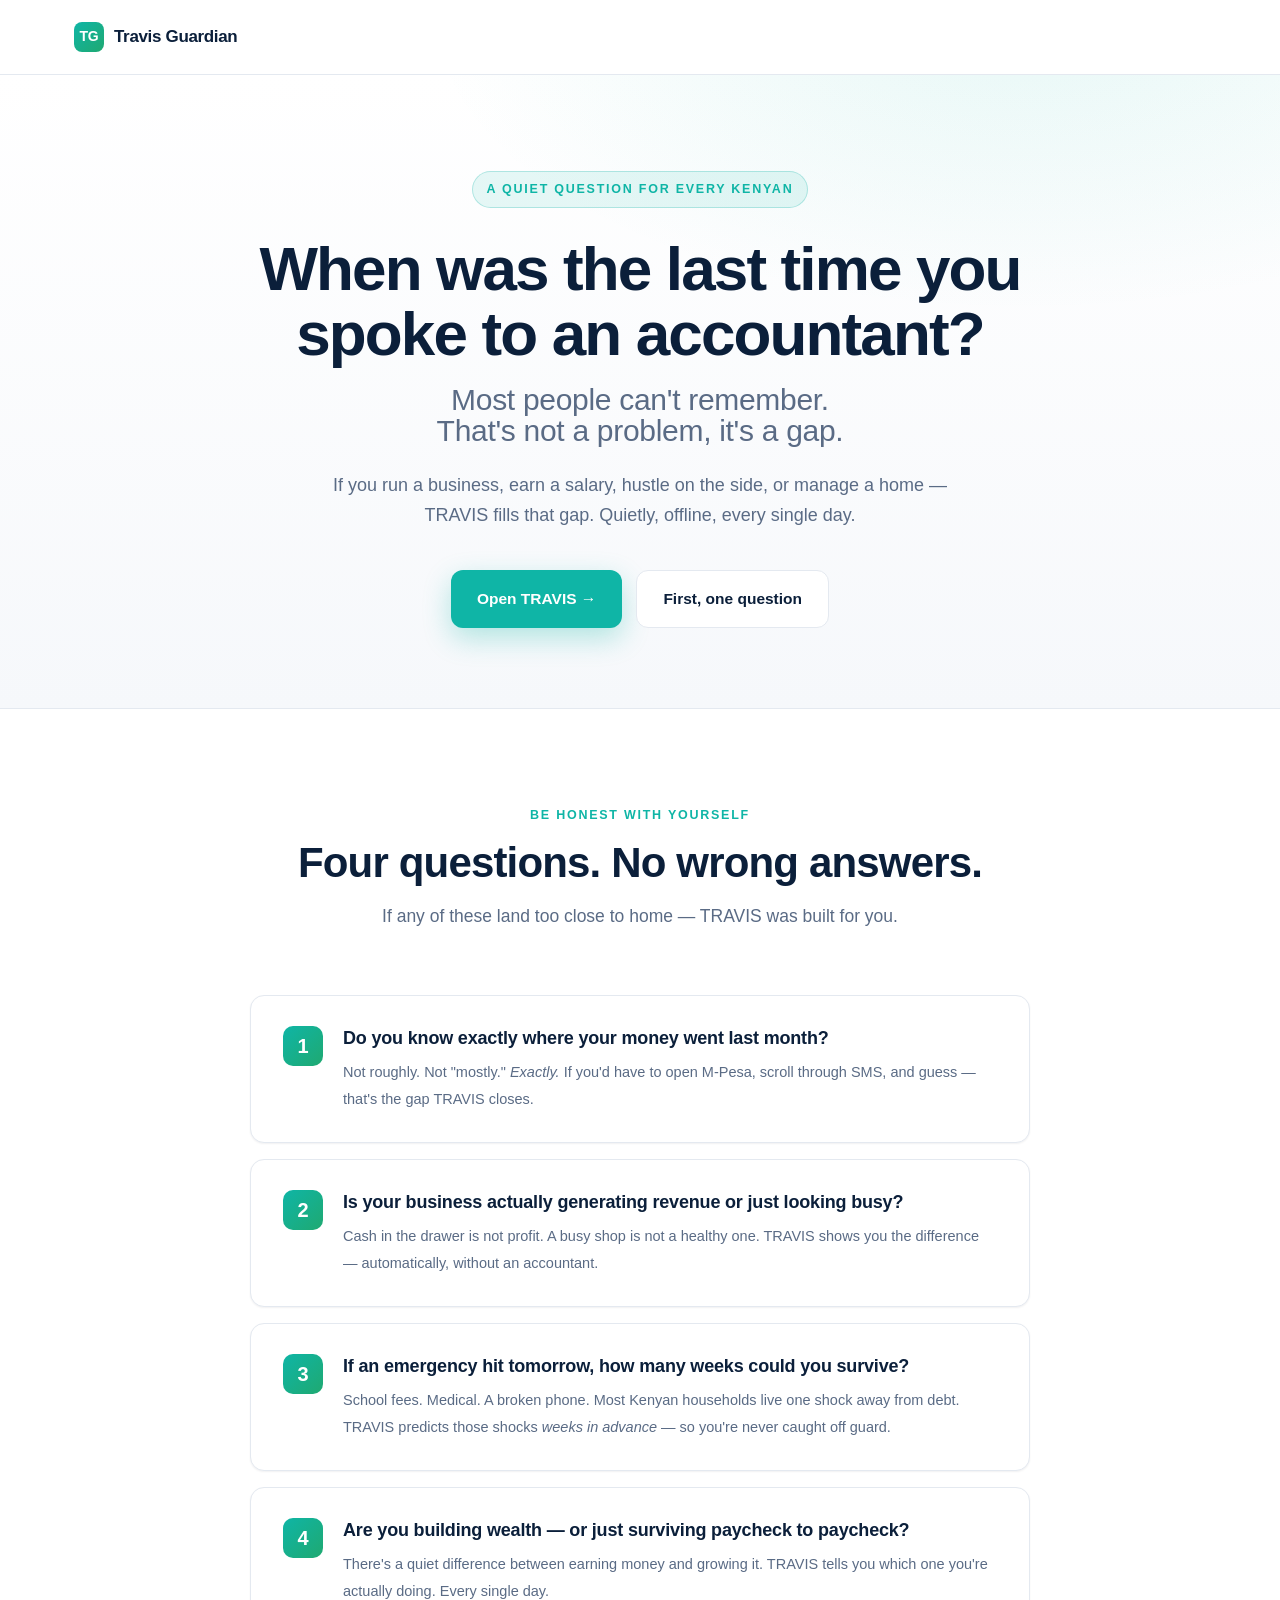
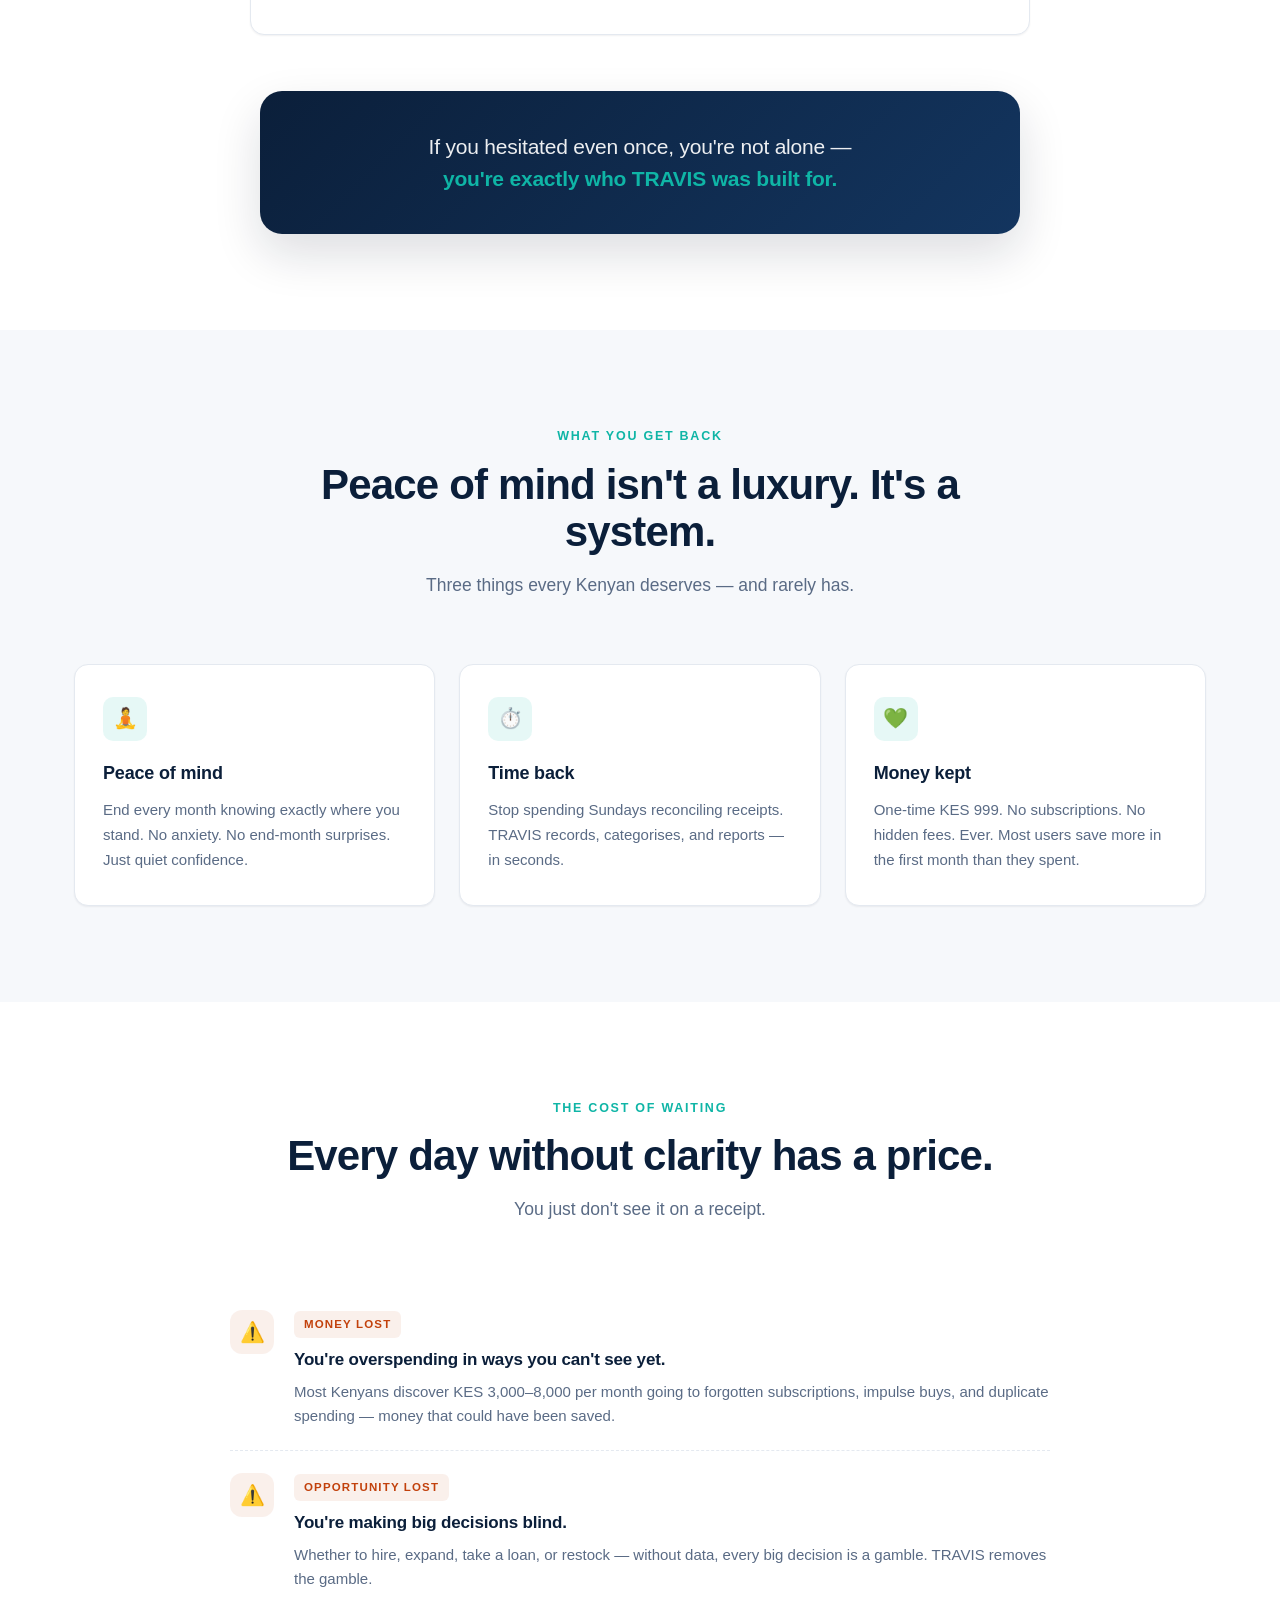
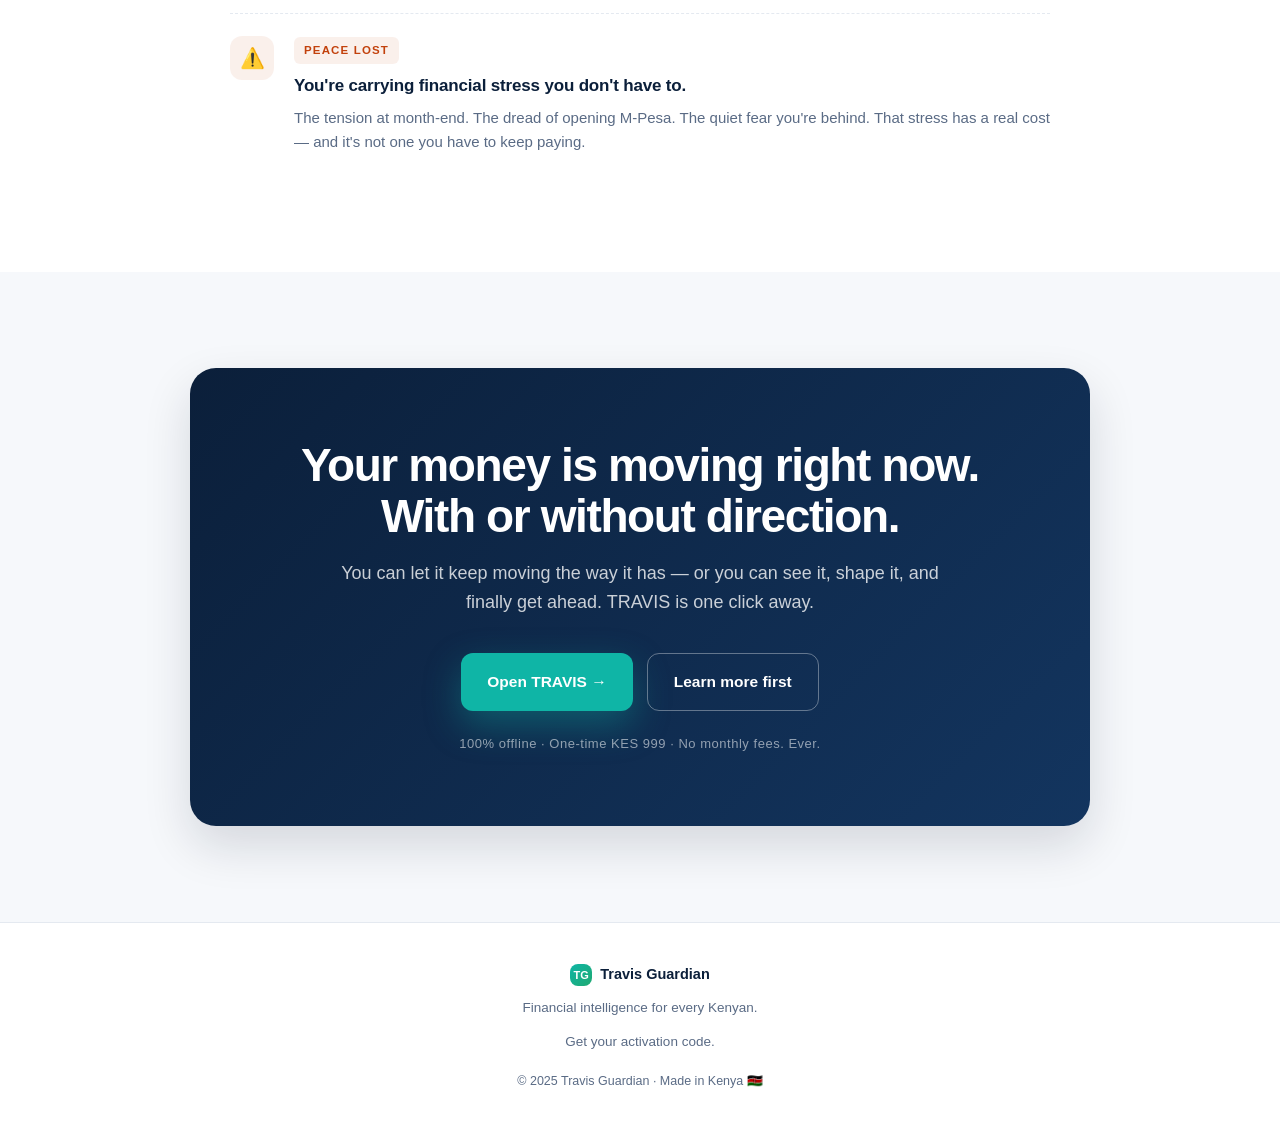
==== commit 1559be3d: "Update index.html" ====
--- a/index.html
+++ b/index.html
@@ -385,7 +385,7 @@
         <span>Travis Guardian</span>
       </a>
       <div class="nav-mini">
-        Part of <a href="https://travisguardian.vercel.app">Travis Guardian</a>
+        <!--Part of <a href="https://travisguardian.vercel.app">Travis Guardian</a>-->
       </div>
     </div>
   </header>
@@ -603,11 +603,11 @@
       </div>
       <div>Financial intelligence for every Kenyan.</div>
       <div class="links">
-        <a href="index.html">Company</a>
-        <a href="about.html">About</a>
-        <a href="pricing.html">Pricing</a>
-        <a href="security.html">Security</a>
-        <a href="contact.html">Contact</a>
+        <!--<a href="https://travisguardian.vercel.app/">Company</a>
+        <a href="https://travisguardian.vercel.app/about.html">About</a>
+        <a href="https://travisguardian.vercel.app/pricing.html">Pricing</a>
+        <a href="https://travisguardian.vercel.app/security.html">Security</a>-->
+        <a href="https://wa.me/254140438390">Get your activation code.</a>
       </div>
       <div style="margin-top:18px; font-size:12.5px; color:var(--text-muted);">
         © 2025 Travis Guardian · Made in Kenya 🇰🇪
@@ -622,5 +622,6 @@
     }, { threshold: 0.12 });
     document.querySelectorAll('.reveal').forEach(el => io.observe(el));
   </script>
+  <script src=theme.js></script>
 </body>
 </html>
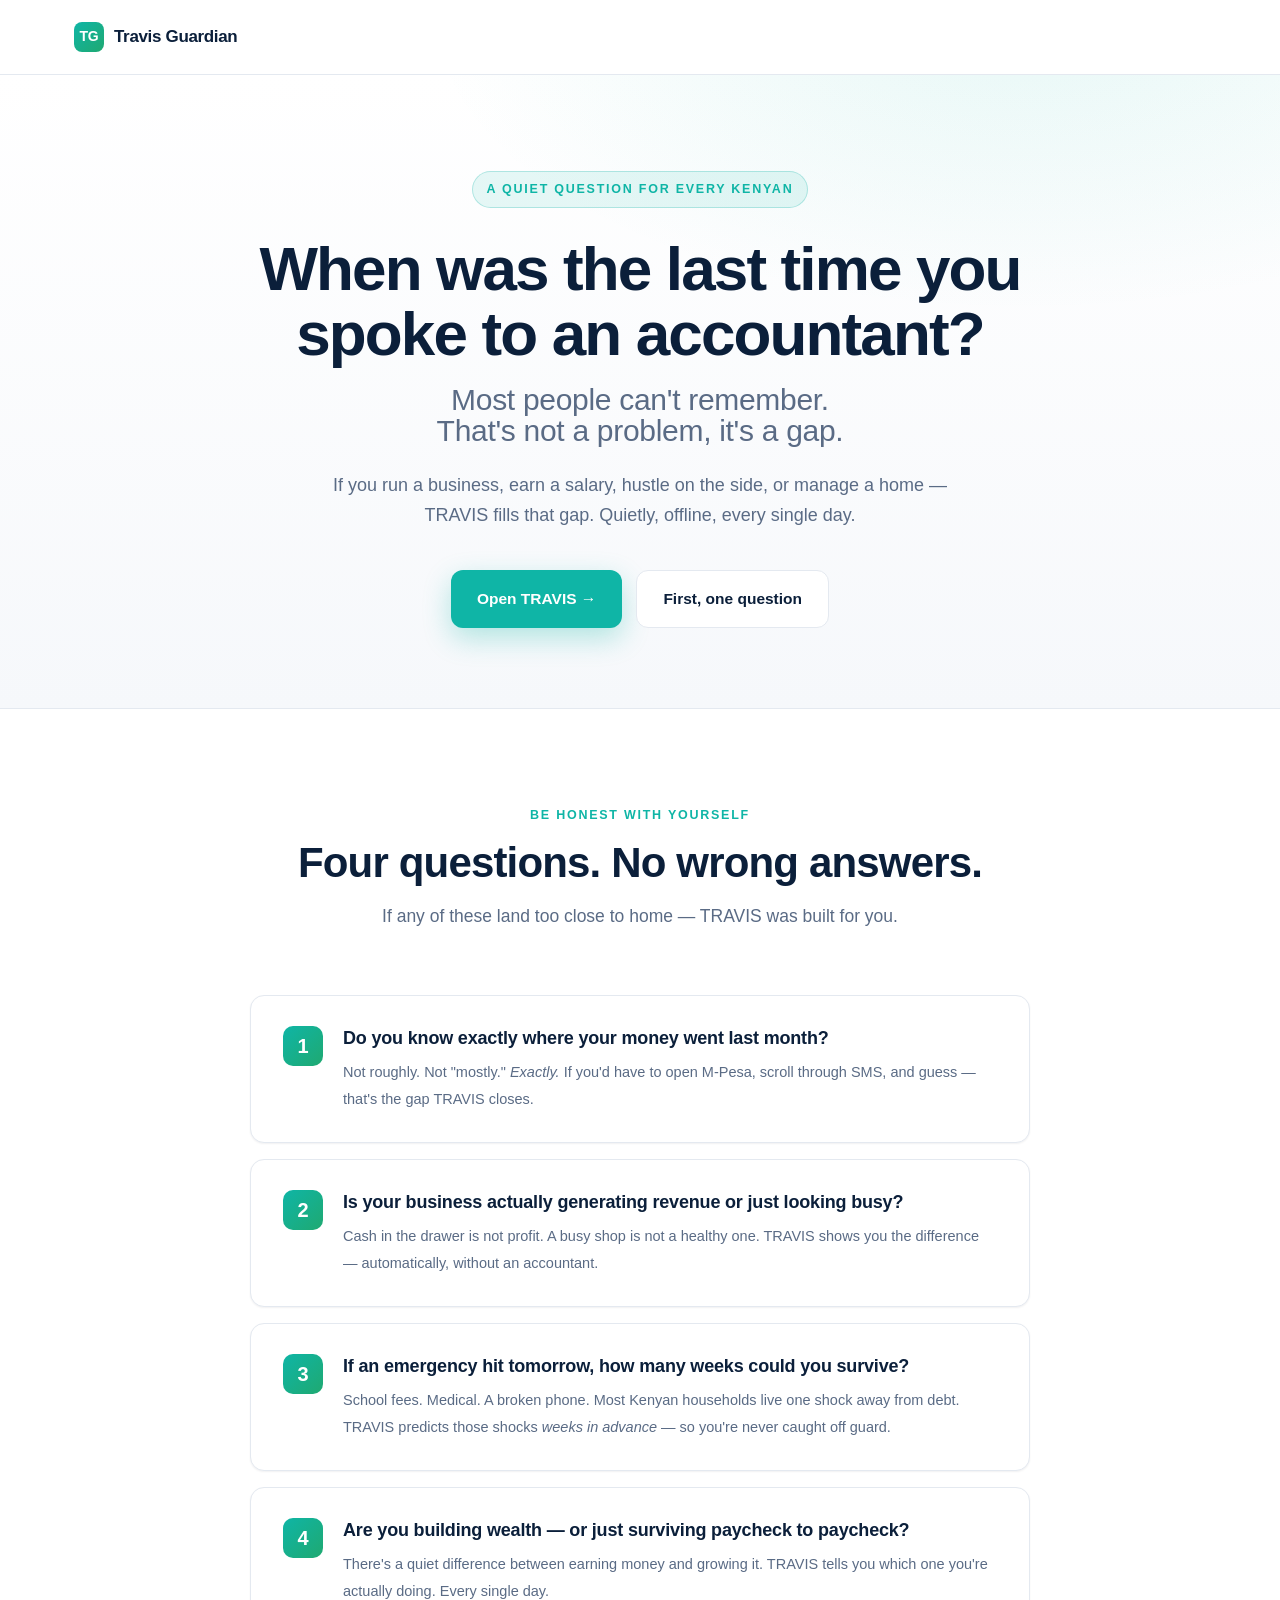
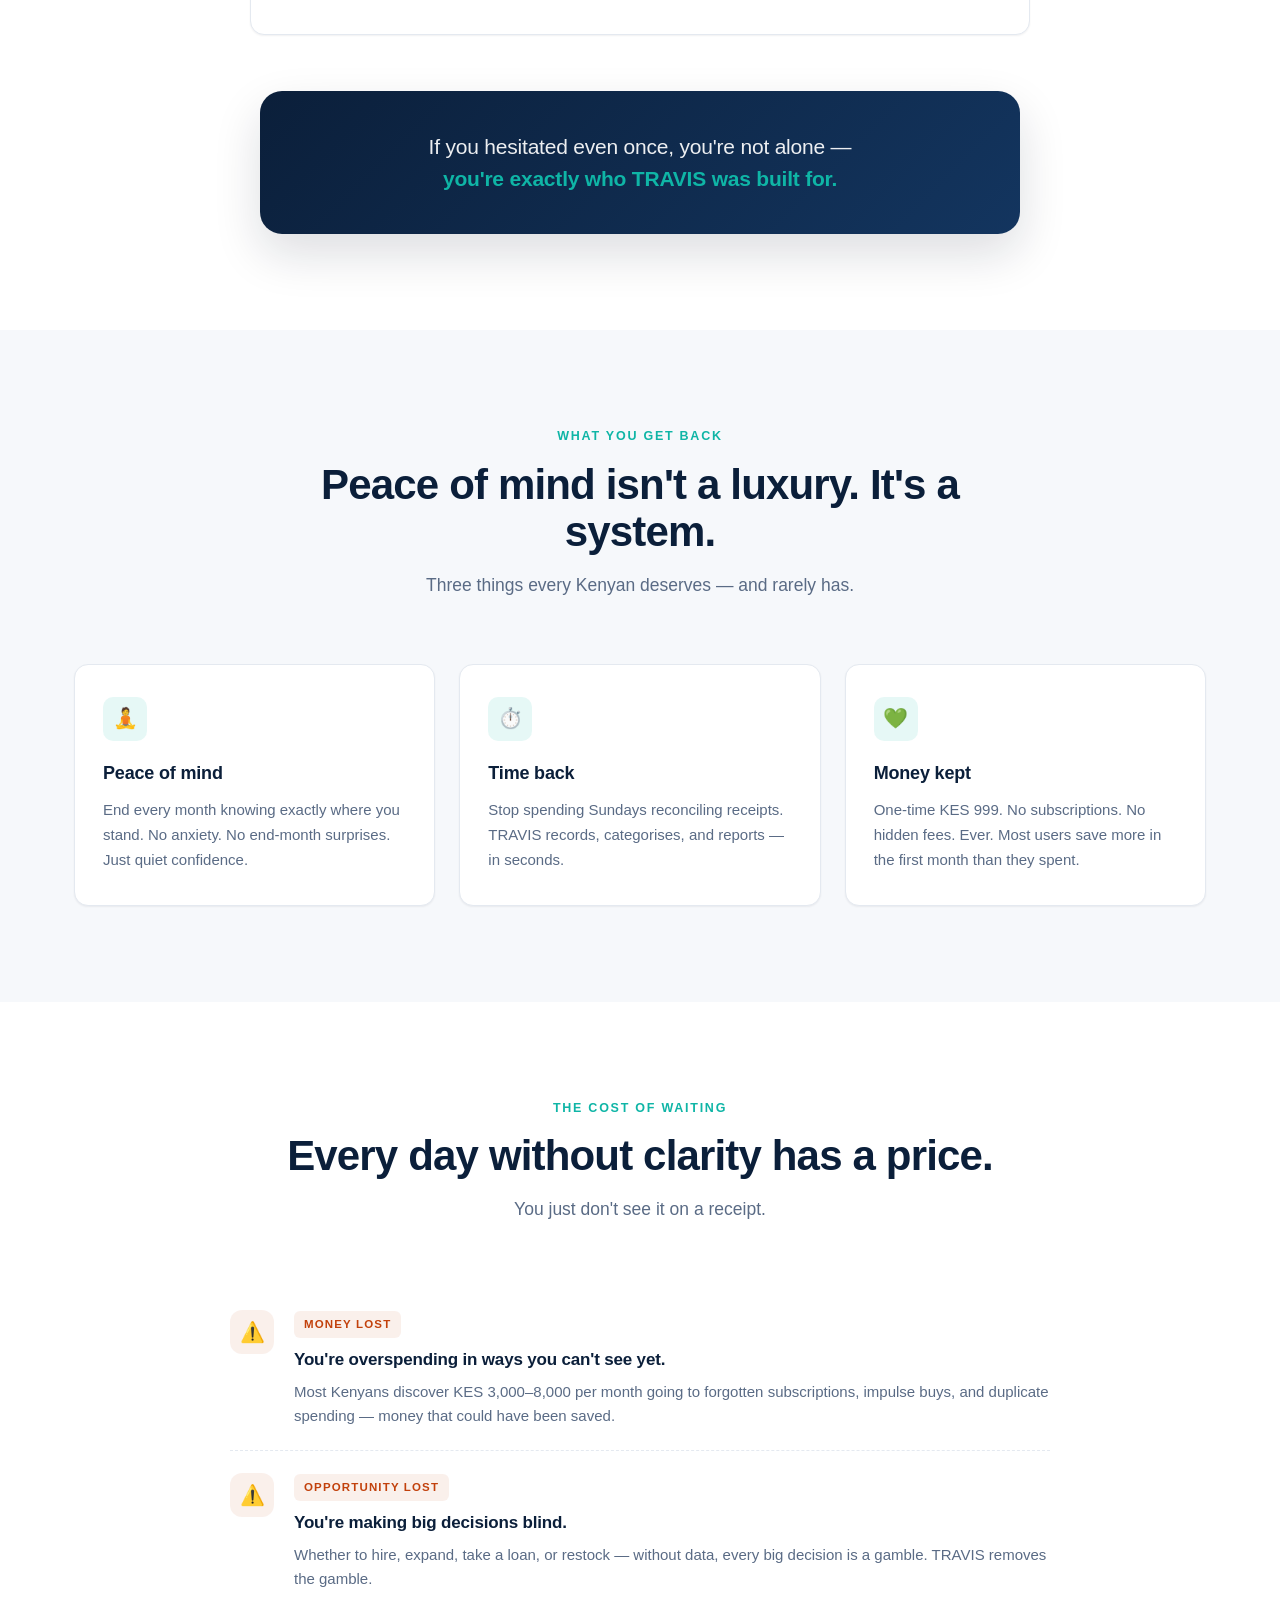
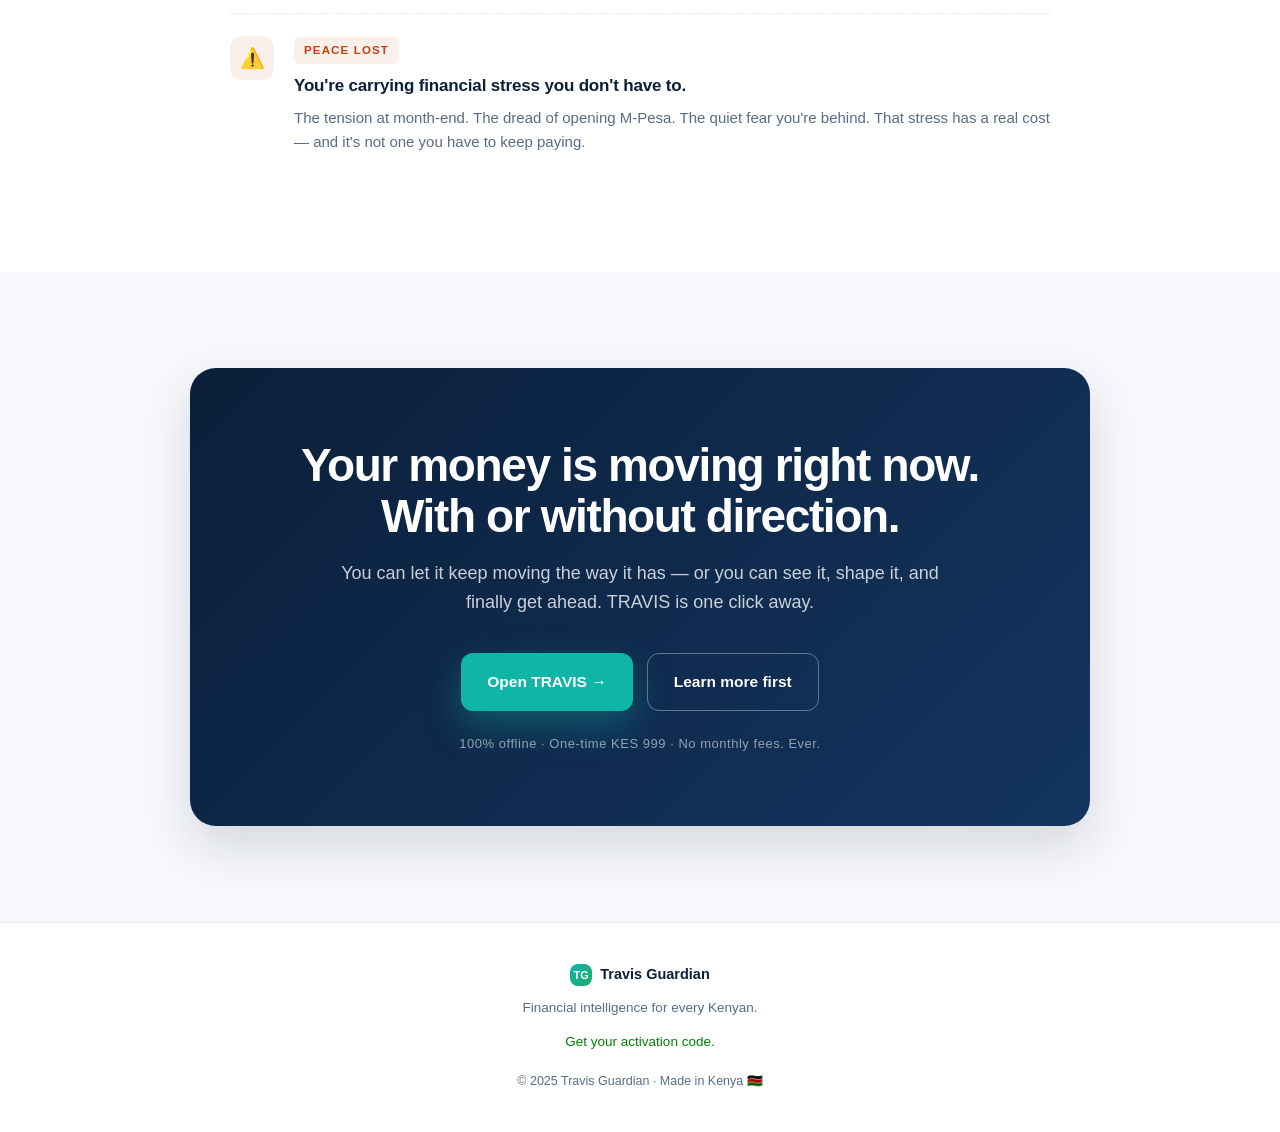
==== commit c10808e8: "Update index.html" ====
--- a/index.html
+++ b/index.html
@@ -607,7 +607,7 @@
         <a href="https://travisguardian.vercel.app/about.html">About</a>
         <a href="https://travisguardian.vercel.app/pricing.html">Pricing</a>
         <a href="https://travisguardian.vercel.app/security.html">Security</a>-->
-        <a href="https://wa.me/254140438390">Get your activation code.</a>
+        <a href="https://wa.me/254140438390" style="color:green">Get your activation code.</a>
       </div>
       <div style="margin-top:18px; font-size:12.5px; color:var(--text-muted);">
         © 2025 Travis Guardian · Made in Kenya 🇰🇪
